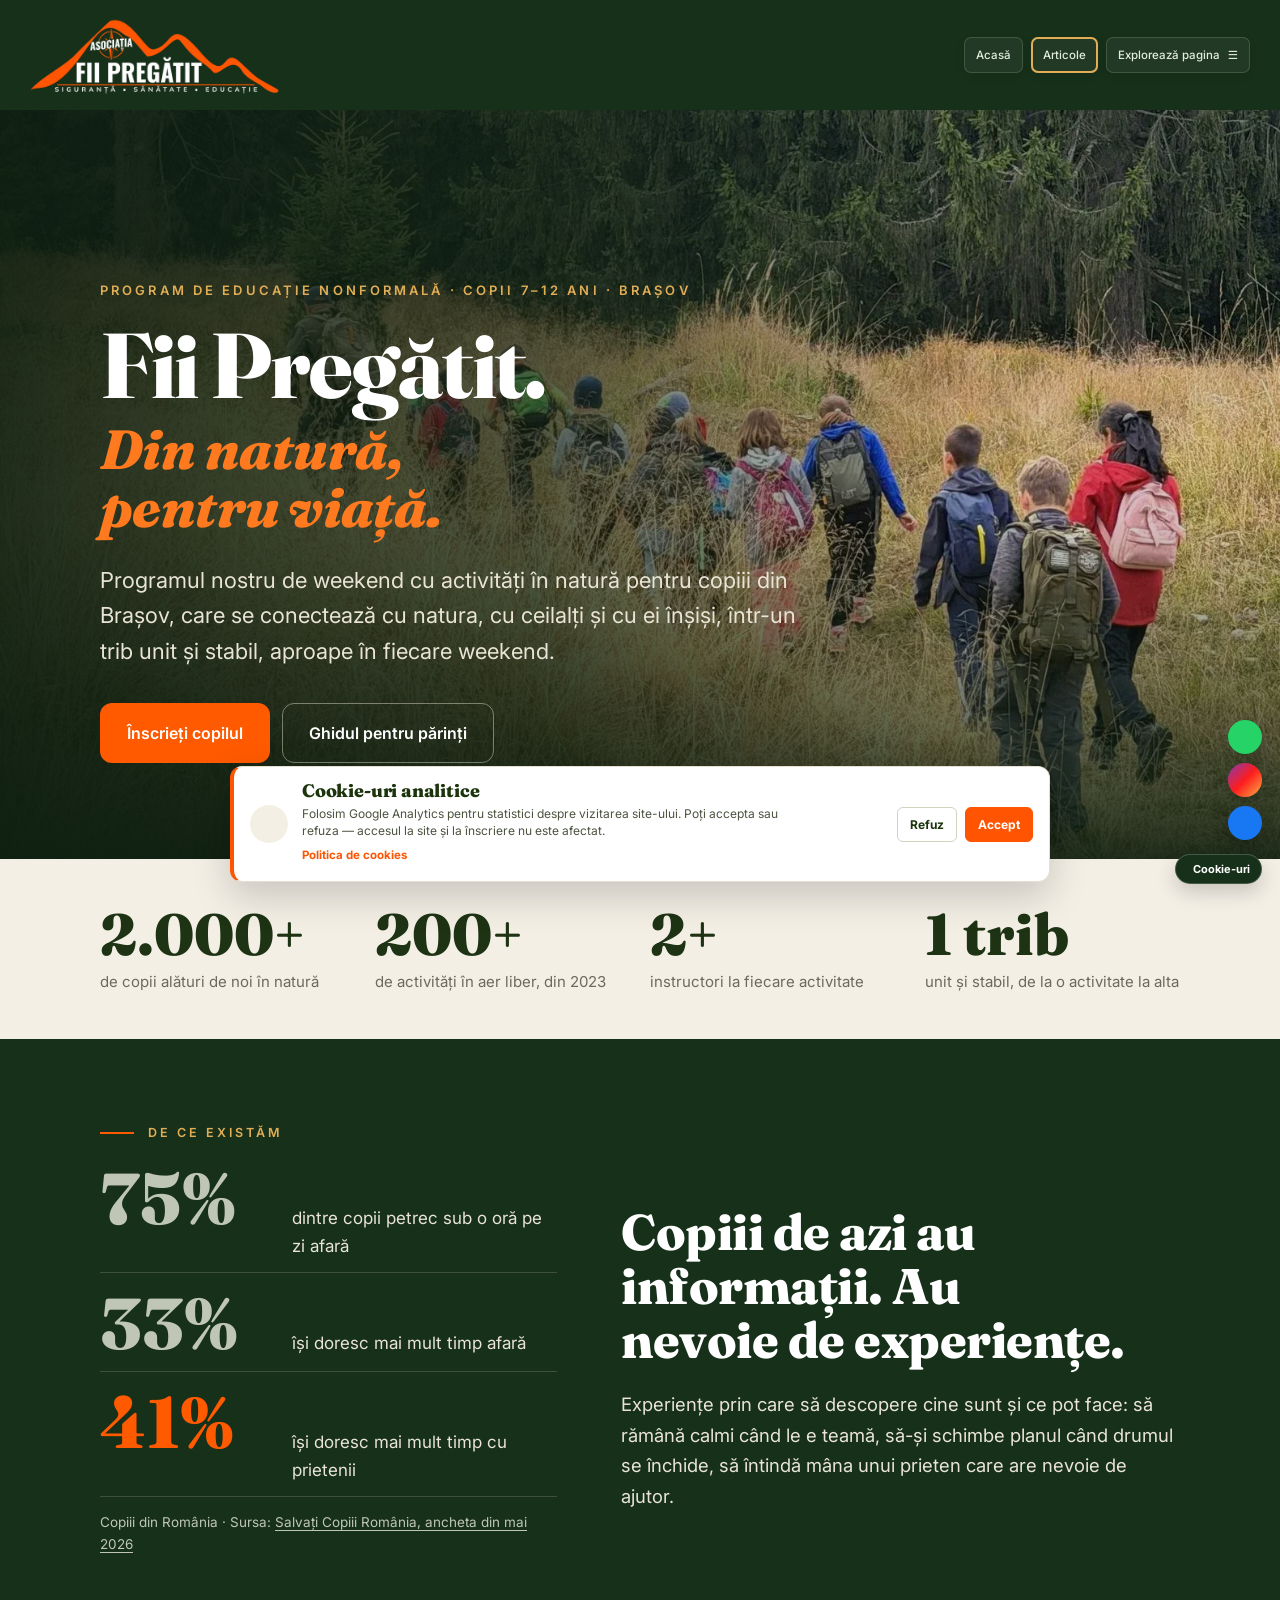
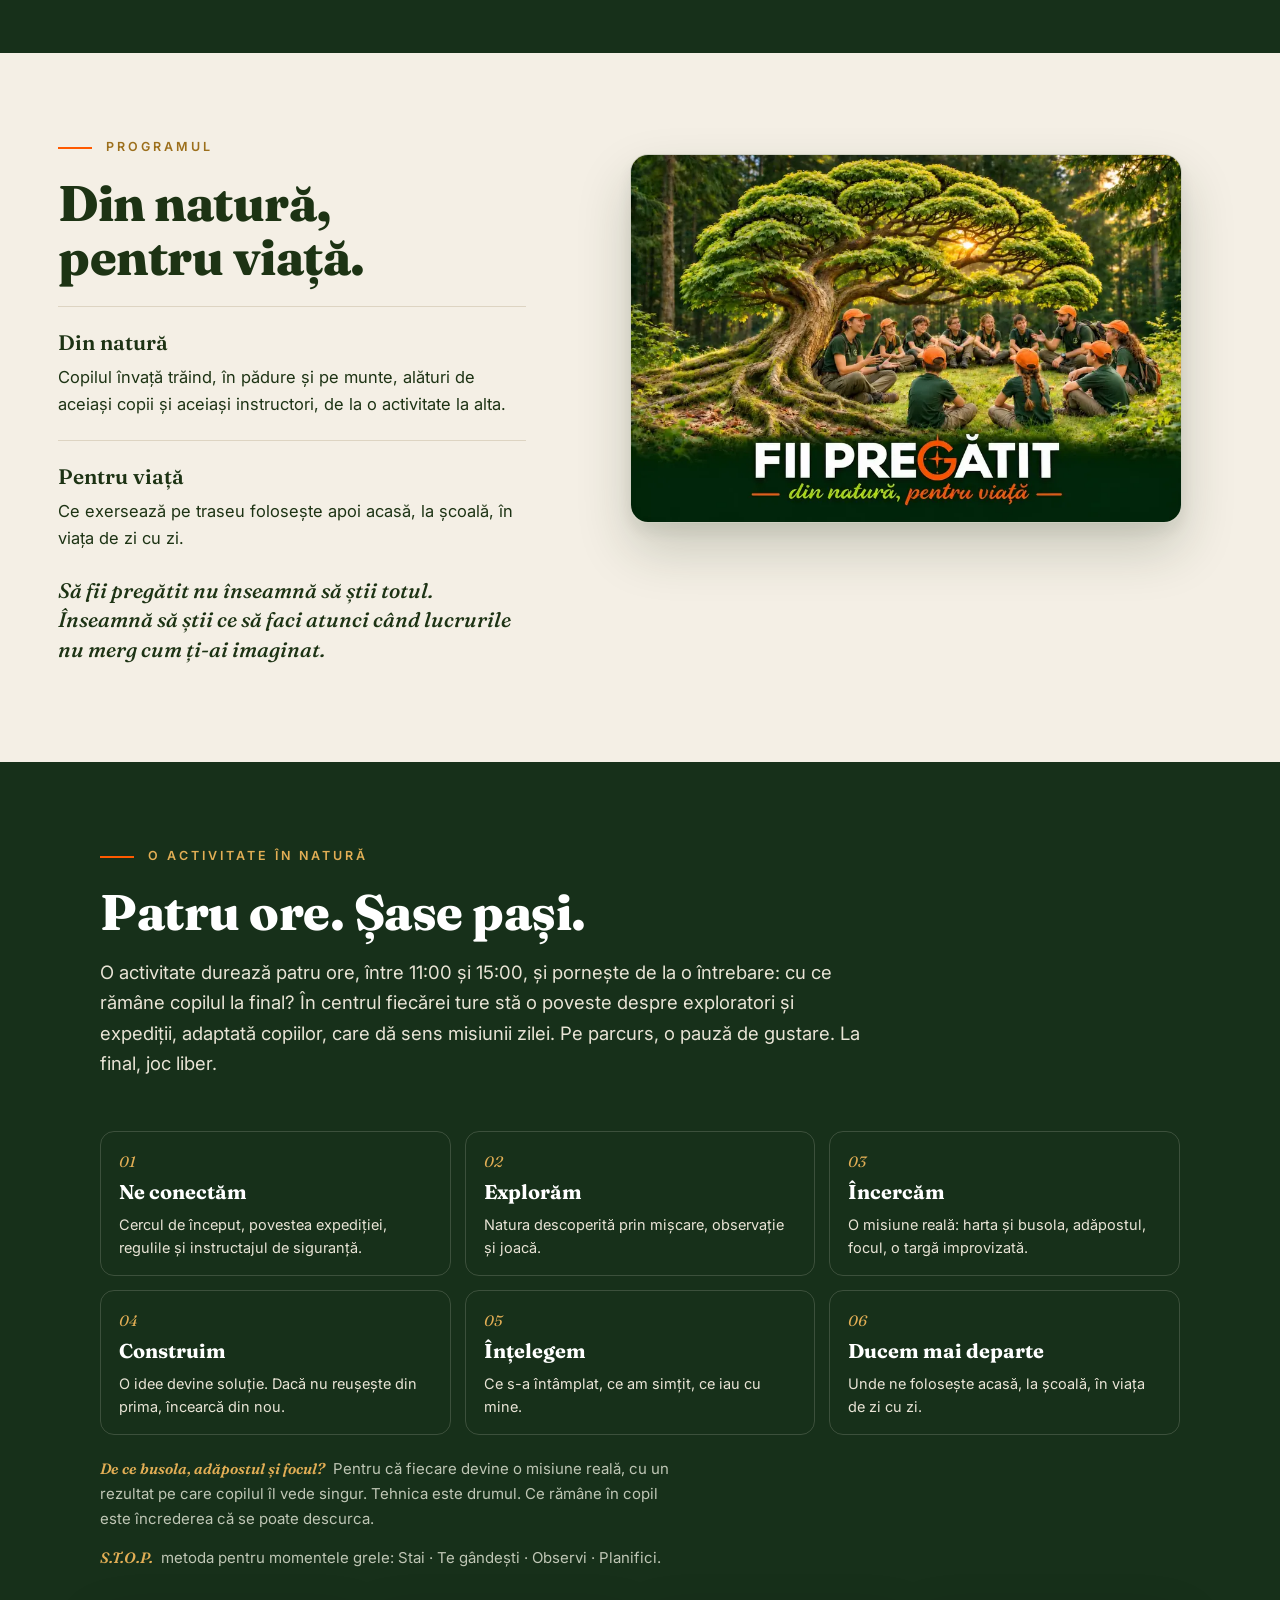
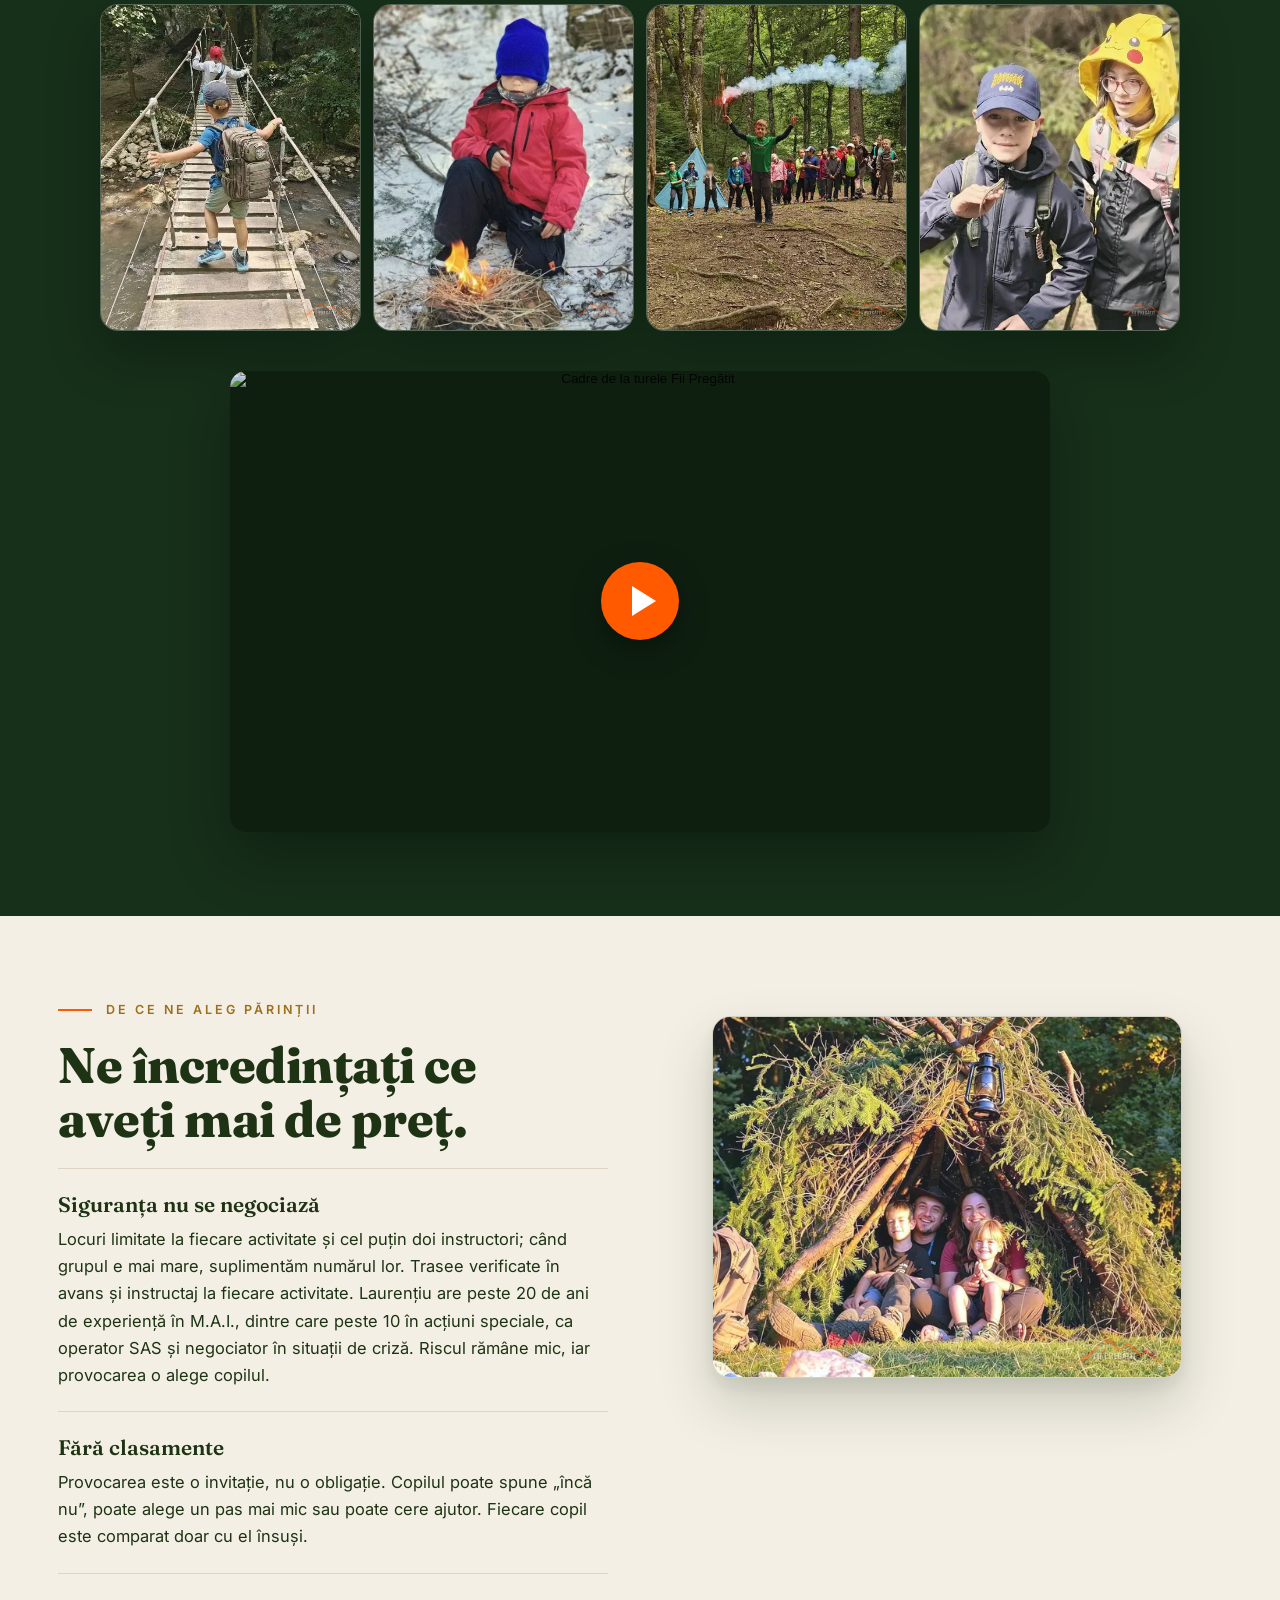
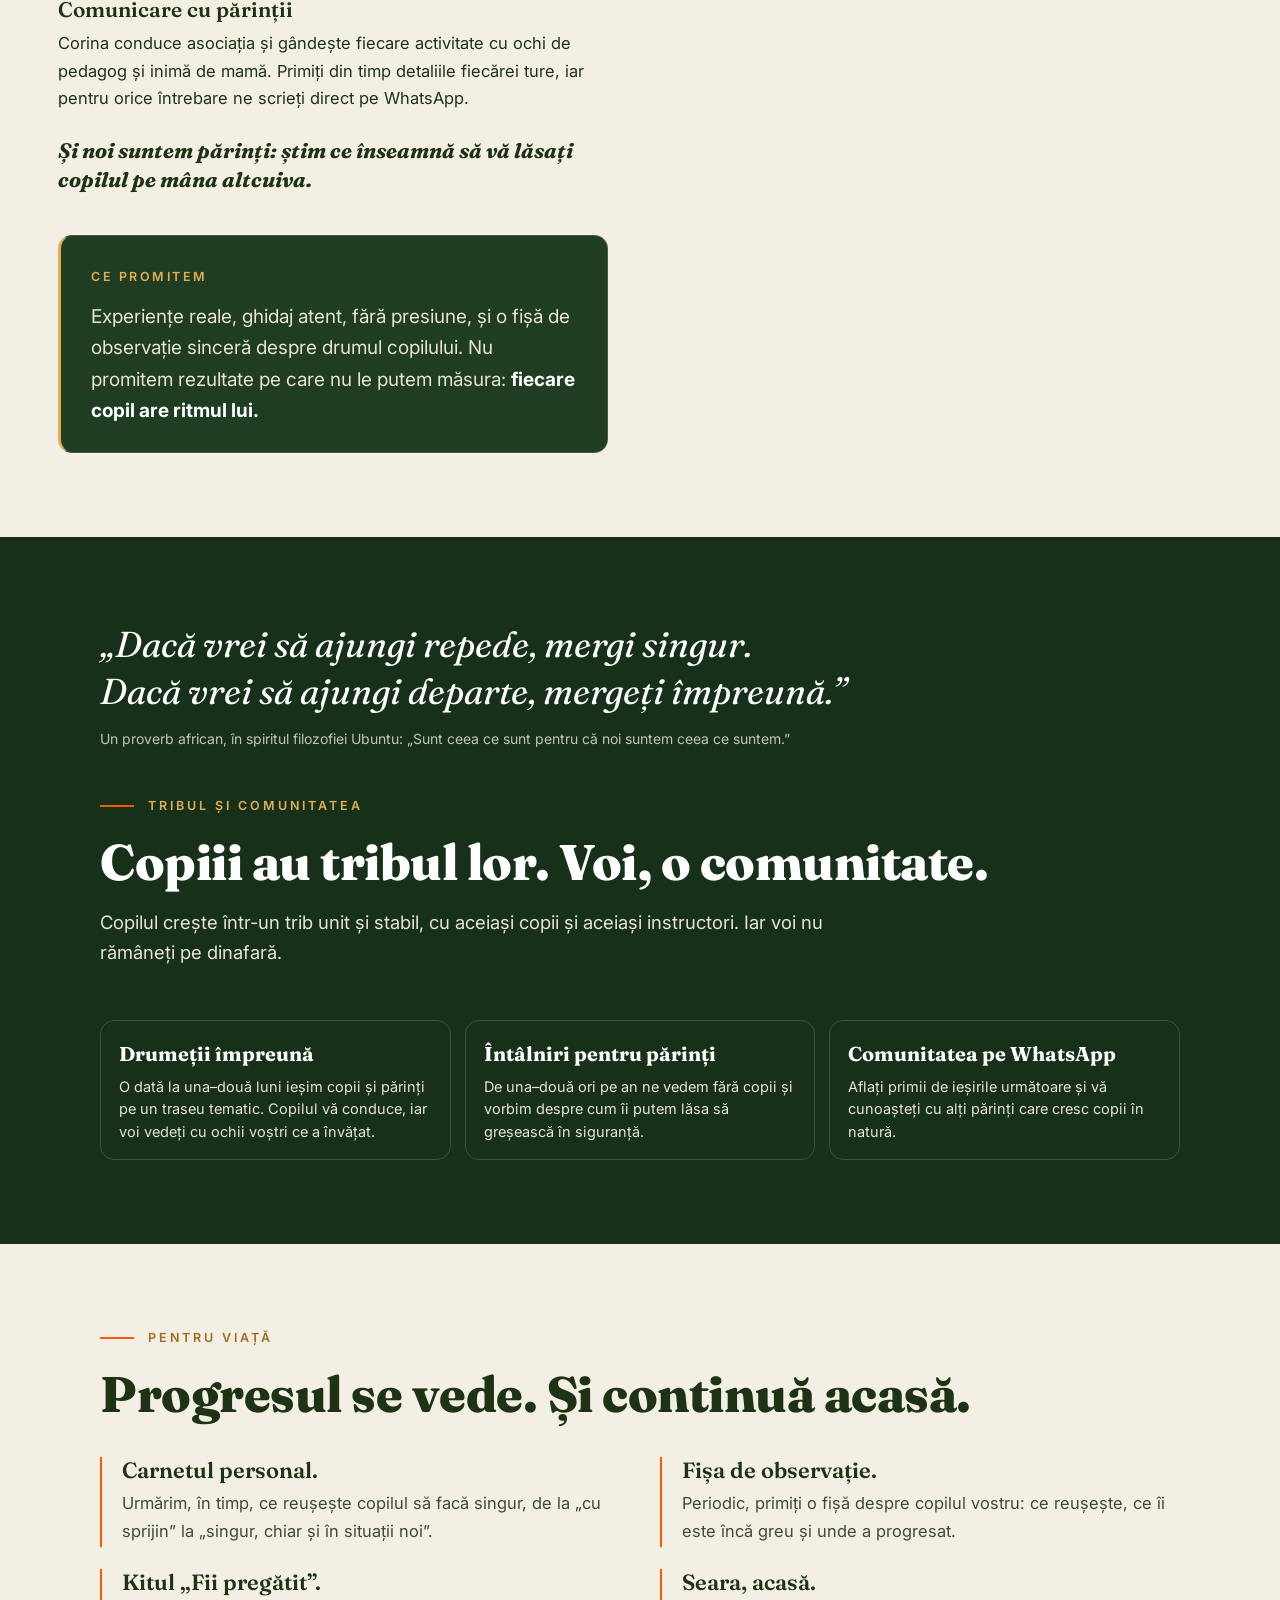
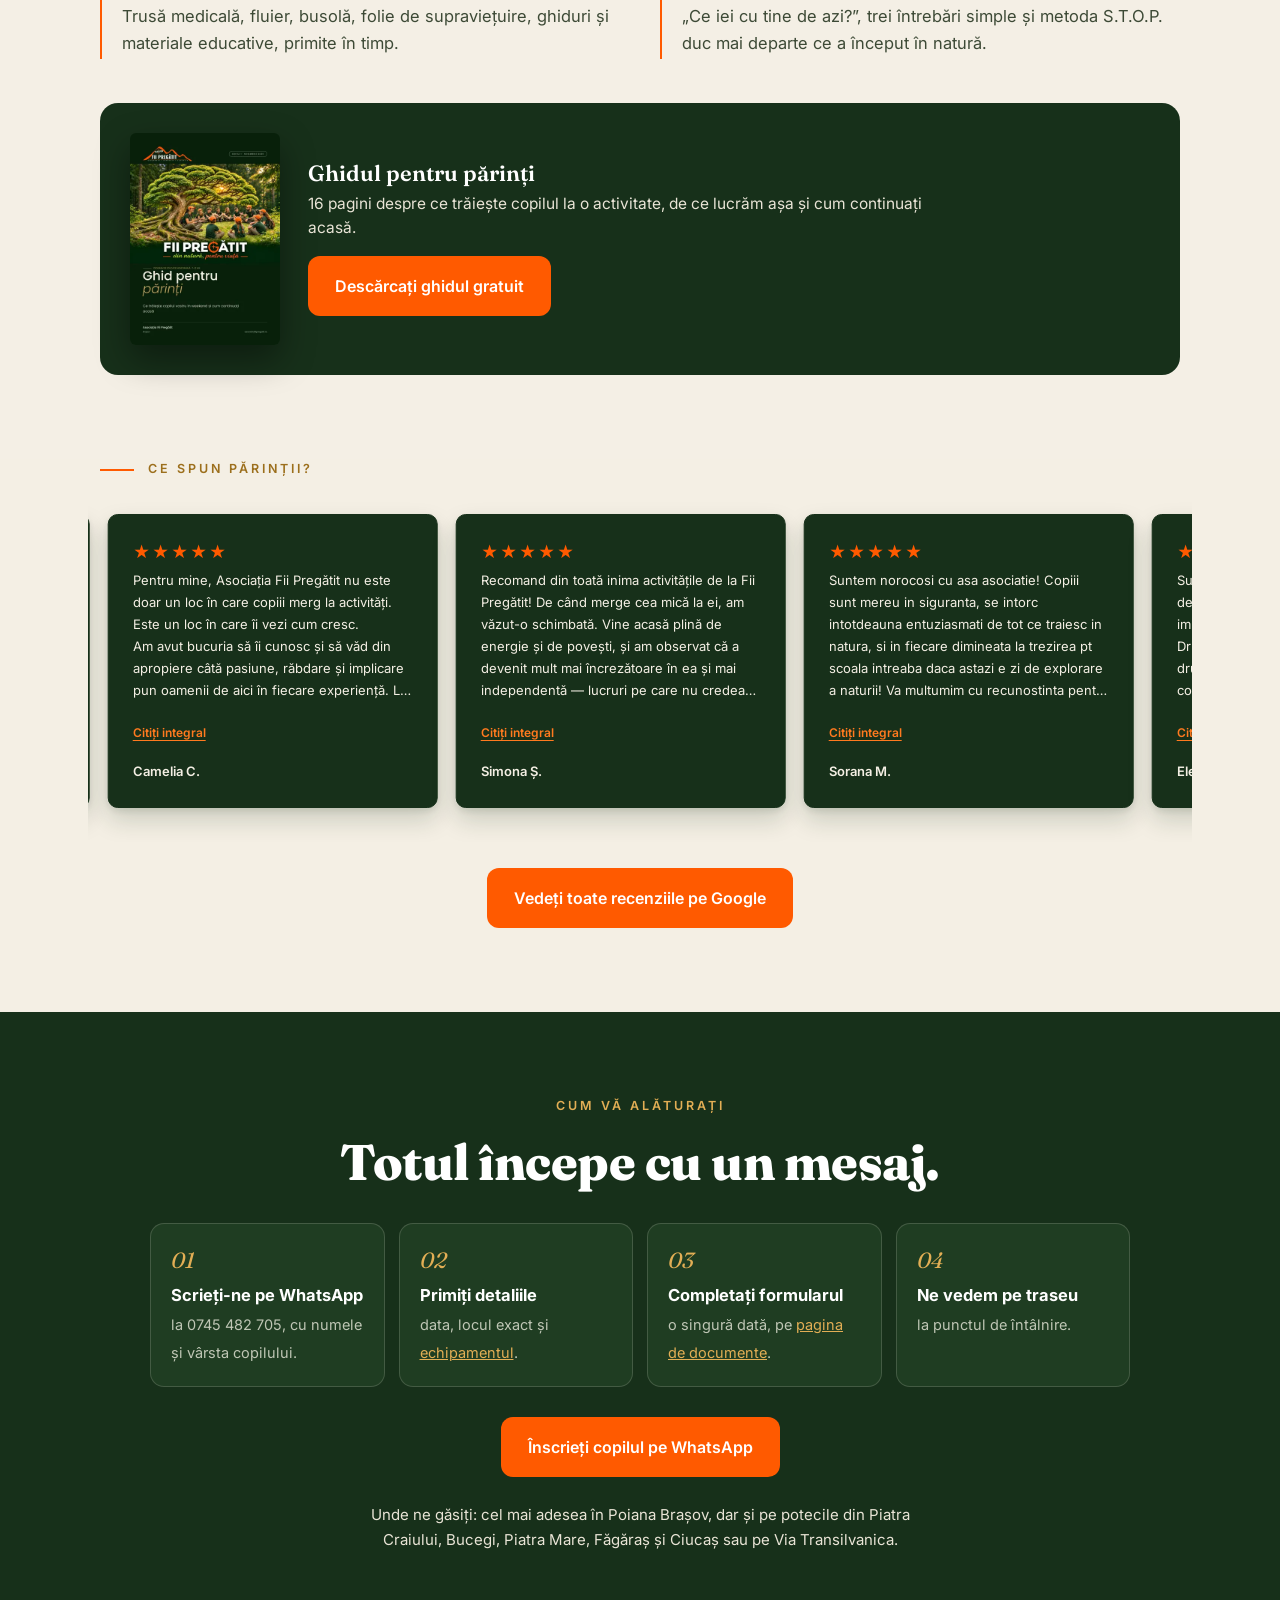
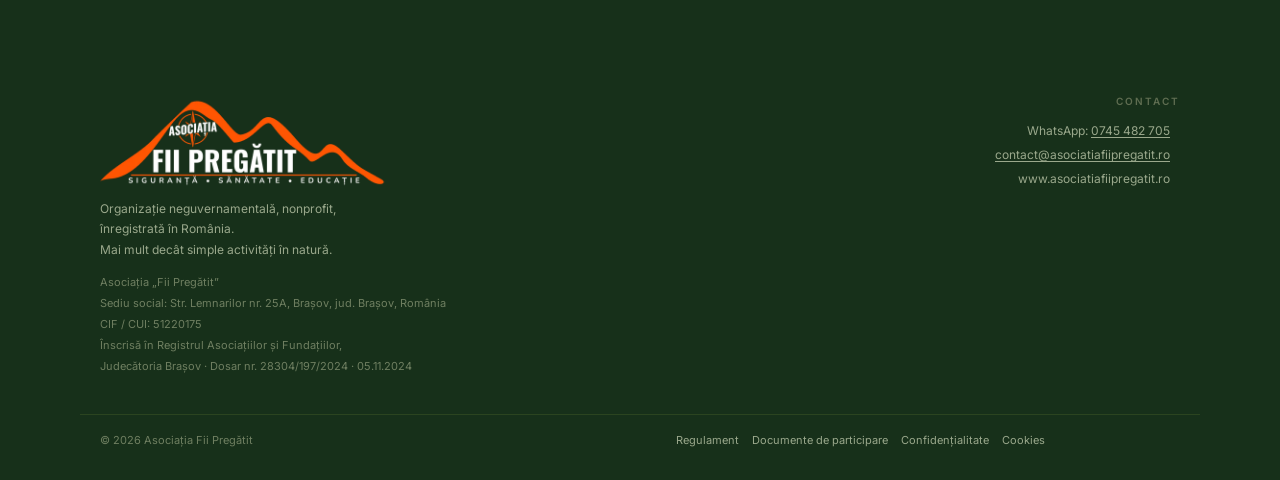
==== activitati-copii-weekend-brasov/index.html @ ae2adbc3 "Undă portocalie pe butoanele portocalii „mai multe detalii” (cardul de weekend de pe Acasă) și „Desp" ====
<!DOCTYPE html>
<html lang="ro">
<head><script>if(!matchMedia('(prefers-reduced-motion: reduce)').matches&&'IntersectionObserver' in window){document.documentElement.classList.add('fp-motion-ready');window.fpMotionFallback=setTimeout(function(){document.documentElement.classList.remove('fp-motion-ready')},5000)}</script>
<meta charset="UTF-8"/>
<meta content="width=device-width, initial-scale=1.0" name="viewport"/>
<title>Activități în natură pentru copii, în weekend, Brașov | Fii Pregătit</title>
<meta content="Activități în natură pentru copii de 7–12 ani, în weekend, în jurul Brașovului: educație nonformală, trib unit și stabil, cel puțin doi instructori. Din natură, pentru viață." name="description"/>
<link href="https://asociatiafiipregatit.ro/activitati-copii-weekend-brasov/" rel="canonical"/>
<meta content="index, follow, max-image-preview:large" name="robots"/>
<meta content="RO-BV" name="geo.region"/><meta content="Brașov" name="geo.placename"/>
<meta content="Fii Pregătit · din natură, pentru viață" property="og:title"/>
<meta content="Activități în natură pentru copii de 7–12 ani, în weekend, în jurul Brașovului: educație nonformală, trib unit și stabil, cel puțin doi instructori. Din natură, pentru viață." property="og:description"/>
<meta content="website" property="og:type"/>
<meta content="Asociația Fii Pregătit" property="og:site_name"/>
<meta content="https://asociatiafiipregatit.ro/activitati-copii-weekend-brasov/" property="og:url"/>
<meta content="https://asociatiafiipregatit.ro/assets/imagini-share/og-activitati-copii-weekend-brasov.jpg" property="og:image"/>
<meta content="image/jpeg" property="og:image:type"/>
<meta content="1200" property="og:image:width"/>
<meta content="630" property="og:image:height"/>
<meta content="Fii Pregătit · din natură, pentru viață: copii în cerc cu instructorii, sub un copac mare din pădure" property="og:image:alt"/>
<meta content="ro_RO" property="og:locale"/>
<meta content="summary_large_image" name="twitter:card"/>
<meta content="Fii Pregătit · din natură, pentru viață" name="twitter:title"/>
<meta content="Activități în natură pentru copii de 7–12 ani, în weekend, în jurul Brașovului." name="twitter:description"/>
<meta content="https://asociatiafiipregatit.ro/assets/imagini-share/og-activitati-copii-weekend-brasov.jpg" name="twitter:image"/>
<meta content="#17301A" name="theme-color"/>
<link href="/assets/imagini-site/favicon-48.png" rel="icon" sizes="48x48" type="image/png"/>
<link href="/assets/imagini-site/apple-touch-icon-180.png" rel="apple-touch-icon"/>
<link as="image" fetchpriority="high" href="/assets/imagini-weekend/copii-traseu-weekend-brasov-1581.webp" imagesizes="(max-width: 760px) 100vw, 100vw" imagesrcset="/assets/imagini-weekend/copii-traseu-weekend-brasov-800.webp 800w, /assets/imagini-weekend/copii-traseu-weekend-brasov-1200.webp 1200w, /assets/imagini-weekend/copii-traseu-weekend-brasov-1581.webp 1581w" rel="preload" type="image/webp"/>
<link href="https://fonts.googleapis.com" rel="preconnect"/>
<link crossorigin="" href="https://fonts.gstatic.com" rel="preconnect"/>
<link href="https://fonts.googleapis.com/css2?family=Fraunces:ital,opsz,wght@0,9..144,500;0,9..144,600;0,9..144,800;1,9..144,500;1,9..144,800&amp;family=Inter:wght@400;500;600;700&amp;display=swap" rel="stylesheet"/>
<link href="https://cdn.jsdelivr.net/npm/@tabler/icons-webfont@3/dist/tabler-icons.min.css" rel="stylesheet"/>
<script defer="" src="/cookies.js?v=2-17301a"></script>
<script defer="" src="/analytics.js"></script>
<script defer="" src="/protection.js"></script>
<script type="application/ld+json">
{"@context":"https://schema.org","@graph":[
{"@type":"Service","@id":"https://asociatiafiipregatit.ro/activitati-copii-weekend-brasov/#program","name":"Fii Pregătit · din natură, pentru viață","serviceType":"Program de weekend de educație nonformală în natură pentru copii","audience":{"@type":"PeopleAudience","suggestedMinAge":7,"suggestedMaxAge":12},"areaServed":[{"@type":"City","name":"Brașov"},{"@type":"Place","name":"Poiana Brașov"},{"@type":"Place","name":"Piatra Craiului"},{"@type":"Place","name":"Munții Bucegi"},{"@type":"Place","name":"Piatra Mare"},{"@type":"Place","name":"Munții Făgăraș"},{"@type":"Place","name":"Munții Ciucaș"},{"@type":"Place","name":"Via Transilvanica"}],"description":"Program de weekend cu activități de educație nonformală în natură pentru copii de 7–12 ani, în jurul Brașovului.","slogan":"Din natură, pentru viață","url":"https://asociatiafiipregatit.ro/activitati-copii-weekend-brasov/","image":"https://asociatiafiipregatit.ro/assets/imagini-share/og-activitati-copii-weekend-brasov.jpg","provider":{"@id":"https://asociatiafiipregatit.ro/#organization"}},
{"@type":"NGO","@id":"https://asociatiafiipregatit.ro/#organization","name":"Asociația Fii Pregătit","url":"https://asociatiafiipregatit.ro/","logo":"https://asociatiafiipregatit.ro/assets/imagini-site/LOGO-OFFICIAL.png","telephone":"+40745482705","email":"contact@asociatiafiipregatit.ro","address":{"@type":"PostalAddress","streetAddress":"Str. Lemnarilor nr. 25A","addressLocality":"Brașov","addressRegion":"Brașov","addressCountry":"RO"}},
{"@type":"BreadcrumbList","itemListElement":[{"@type":"ListItem","position":1,"name":"Acasă","item":"https://asociatiafiipregatit.ro/"},{"@type":"ListItem","position":2,"name":"Program de weekend","item":"https://asociatiafiipregatit.ro/activitati-copii-weekend-brasov/"}]}
]}
</script>
<style>[hidden]{display:none!important}

/* parcurs */
.steps4{display:grid;gap:14px;margin-top:30px}
@media (min-width:700px){.steps4{grid-template-columns:1fr 1fr}}
@media (min-width:1020px){.steps4{grid-template-columns:repeat(4,1fr)}}
.steps4>div{background:var(--forest2);border:1px solid var(--linef);border-radius:14px;padding:22px 22px 24px}
.steps4>div.last{border-color:var(--gold)}
.steps4 small{font-size:12px;font-weight:600;letter-spacing:.18em;text-transform:uppercase;color:var(--gold)}
.steps4 h3{font-size:21px;color:#FFFFFF;margin:10px 0 8px}
.steps4 p{font-size:15.5px;line-height:1.5;color:var(--onf2);margin:0}
.sym{display:flex;flex-wrap:wrap;gap:10px 22px;margin-top:26px;font-size:15px;color:var(--onf2)}
.sym b{font-family:var(--display);font-style:italic;font-weight:600;color:var(--gold);margin-right:4px}

/* impact layout */
.hero2{position:relative;min-height:min(92vh,820px);display:flex;align-items:flex-end;overflow:hidden;background:var(--forest)}
.hero2>img{position:absolute;inset:0;width:100%;height:100%;object-fit:cover;object-position:50% 40%}
.hero2:after{content:"";position:absolute;inset:0;background:linear-gradient(180deg,rgba(14,31,16,.15) 0%,rgba(14,31,16,.55) 45%,rgba(14,31,16,.94) 100%)}
.hero2 .wrap{position:relative;z-index:1;padding-block:120px 72px;width:100%}
.hero2 .kick{font-size:13px;font-weight:600;letter-spacing:.24em;text-transform:uppercase;color:var(--gold)}
.hero2 h1{font-size:clamp(44px,7.4vw,92px);font-weight:800;color:#fff;line-height:1.0;letter-spacing:-.02em;margin-top:18px;max-width:15ch}
.hero2 h1 em{font-style:italic;color:var(--orange)}
.hero2 p{font-size:clamp(18px,2vw,22px);line-height:1.6;color:var(--onf);max-width:52ch;margin-top:26px}
.hero2 .btns{margin-top:34px;display:flex;flex-wrap:wrap;gap:12px;align-items:center}
.hero2 .lnk{color:#fff;font-weight:600;text-decoration:none;margin-left:8px}
.impact{background:var(--cream);color:var(--ink);padding-block:46px}
.impact .row{display:grid;grid-template-columns:1fr 1fr;gap:28px 20px}
@media (min-width:900px){.impact .row{grid-template-columns:repeat(4,1fr)}}
.impact b{display:block;font-family:var(--display);font-size:clamp(40px,5vw,58px);font-weight:800;line-height:1;color:var(--ink)}
.impact span{display:block;margin-top:8px;font-size:15px;line-height:1.45;color:var(--mute)}
.problem .grid{display:grid;gap:34px;margin-top:10px;align-items:center}
@media (min-width:900px){.problem .grid{grid-template-columns:.9fr 1.1fr;gap:64px}}
.problem .big{font-family:var(--display);font-size:clamp(96px,14vw,168px);font-weight:800;line-height:.9;color:var(--orange)}
.problem .src{font-size:13.5px;color:var(--onf2);margin-top:14px}
.partners{background:var(--paper);color:var(--ink);padding-block:54px;text-align:center}
.partners .names{display:flex;flex-wrap:wrap;justify-content:center;gap:12px 34px;margin-top:20px;font-family:var(--display);font-size:clamp(20px,2.2vw,26px);font-weight:600;color:var(--ink)}
.partners p{color:var(--mute);font-size:15px;margin-top:16px}

.path1{margin-top:40px;background:var(--forest2);border:1px solid var(--linef);border-left:3px solid var(--gold);border-radius:14px;padding:26px 30px;max-width:900px}
.path1 small{font-size:12.5px;font-weight:600;letter-spacing:.2em;text-transform:uppercase;color:var(--gold)}
.path1 p{margin:12px 0 0;font-size:clamp(17px,1.8vw,19px);line-height:1.65;color:var(--onf)}
.path1 b{color:#fff}

.day{display:grid;gap:14px}
.day>div{display:flex;align-items:baseline;gap:16px;border-bottom:1px solid var(--linef);padding-bottom:12px}
.day b{font-family:var(--display);font-size:clamp(48px,6vw,72px);font-weight:800;line-height:1;color:var(--onf2);min-width:3.6ch}
.day .one b{color:var(--orange)}
.day span{font-size:17px;color:var(--onf)}
.skills{margin-top:26px;max-width:1000px}
.skills small{font-size:12.5px;font-weight:600;letter-spacing:.2em;text-transform:uppercase;color:var(--gold)}
.cx{display:grid;grid-template-columns:repeat(3,1fr);gap:14px;margin-top:12px}
.cx>div{border:1px solid var(--linef);border-radius:14px;padding:16px 18px}
.cx h4{font-family:var(--display);font-size:20px;font-weight:700;color:var(--onf2);margin:0 0 6px}
.cx p{font-size:14.5px;line-height:1.55;color:var(--onf);margin:0}
@media(max-width:760px){.cx{grid-template-columns:1fr}}
.cfhead{display:grid;grid-template-columns:1fr 1fr;gap:48px;align-items:end}
.cfhead .lead{margin:0}
.trail{margin-top:48px}
.trail small,.skills small{font-size:12.5px;font-weight:600;letter-spacing:.2em;text-transform:uppercase;color:var(--gold)}
.trail ol{list-style:none;padding:0;margin:26px 0 0;display:grid;grid-template-columns:repeat(4,1fr);position:relative}
.trail ol:before{content:"";position:absolute;left:22px;right:12%;top:21px;border-top:2px dashed var(--gold);opacity:.55}
.trail li{position:relative;padding-right:18px;display:flex;flex-direction:column;gap:4px}
.trail i{font-style:normal;width:44px;height:44px;border-radius:50%;display:grid;place-items:center;background:var(--forest,#1b3a24);border:2px solid var(--gold);color:var(--gold);font-weight:700;font-family:var(--display);font-size:19px;margin-bottom:12px;position:relative}
.trail li.last i{background:var(--orange);border-color:var(--orange);color:#fff}
.trail b{font-family:var(--display);font-size:20px;line-height:1.2;color:var(--onf2)}
.trail span{font-size:15px;color:var(--onf)}
.trail em{font-style:normal;font-size:12px;letter-spacing:.14em;text-transform:uppercase;color:var(--gold);margin-top:4px}
.trail li.last em{color:var(--orange)}
.trail>p{margin:26px 0 0;max-width:720px;color:var(--onf);font-size:16px;line-height:1.6}
.skills{margin-top:52px}
@media(max-width:760px){.cfhead{grid-template-columns:1fr;gap:16px}.trail ol{grid-template-columns:1fr;gap:22px}.trail ol:before{left:21px;right:auto;top:22px;bottom:22px;border-top:0;border-left:2px dashed var(--gold)}.trail li{padding-left:62px}.trail i{position:absolute;left:0;top:0;margin:0}}
.method{margin:30px 0 8px;padding:24px 26px;border:1px solid var(--linec);border-radius:16px;background:var(--paper)}
.method>p{margin:0;font-size:17px;line-height:1.6;color:var(--ink)}
.method ol{list-style:none;padding:0;margin:18px 0 14px;display:flex;flex-wrap:wrap;gap:8px 0;counter-reset:m}
.method li{counter-increment:m;font-family:var(--display);font-weight:700;font-size:16px;color:var(--ink);display:flex;align-items:center}
.method li:before{content:counter(m);display:inline-grid;place-items:center;width:26px;height:26px;border-radius:50%;background:var(--forest);color:var(--gold);font-size:13px;margin-right:8px}
.method li:not(:last-child):after{content:"→";color:var(--orange);margin:0 7px;font-weight:400}
.method a{font-size:15px;font-weight:600;color:var(--orange);text-decoration:none}
.whyline{margin-top:34px;padding-top:24px;border-top:1px solid var(--linec);max-width:860px}
.whyline p{margin:0 0 8px;font-size:16.5px;line-height:1.65;color:var(--ink)}
.whyline b{color:var(--orange2)}
.pgbtns{display:flex;flex-wrap:wrap;gap:10px}
.btn.ghost{background:transparent;border:1.5px solid var(--ink);color:var(--ink)}
.more{text-align:center;margin:30px auto 0;font-size:16.5px;color:var(--onf)}
.more b{color:var(--onf2)}
.more a{color:var(--orange);font-weight:600;text-decoration:none;white-space:nowrap}
.problem .lead+.lead{margin-top:14px}
.problem .future{color:var(--gold);font-family:var(--display);font-style:italic;font-size:clamp(19px,1.8vw,22px);line-height:1.45}
</style><style>
.skills{max-width:none!important}
.strip4{display:grid;grid-template-columns:repeat(4,1fr);gap:12px;margin-top:34px}
.strip4 img{width:100%;aspect-ratio:4/5;object-fit:cover;border-radius:14px}
@media(max-width:760px){.strip4{grid-template-columns:1fr 1fr}}
.cx.six{grid-template-columns:repeat(3,1fr)}
@media(max-width:760px){.cx.six{grid-template-columns:1fr}}
.cx .nr{font-family:var(--display);font-style:italic;color:var(--gold);font-size:15px}
.band.cr .cx>div{border-color:rgba(23,48,26,.14)}
.band.cr .cx h4{color:var(--ink)}.band.cr .cx p{color:var(--mute)}
.kvfig img{border-radius:16px;box-shadow:0 24px 60px rgba(0,0,0,.25);aspect-ratio:auto!important;height:auto!important;object-fit:contain!important;width:100%}
.hero2:after{background:linear-gradient(90deg,rgba(14,31,16,.92) 0%,rgba(14,31,16,.7) 42%,rgba(14,31,16,.15) 75%),linear-gradient(180deg,rgba(14,31,16,0) 55%,rgba(14,31,16,.9) 100%)!important;display:block!important}
.guidebox{display:grid;grid-template-columns:150px 1fr;gap:28px;align-items:center;margin-top:44px;background:var(--forest);border-radius:18px;padding:30px;color:var(--onf)}
.guidebox img{border-radius:6px;box-shadow:0 14px 34px rgba(0,0,0,.4)}
.guidebox h3{color:#fff;margin:0 0 6px}
.guidebox p{margin:0 0 16px;font-size:15.5px;line-height:1.55}
@media(max-width:640px){.guidebox{grid-template-columns:1fr}.guidebox img{width:130px}}
.join4{display:grid;grid-template-columns:repeat(4,1fr);gap:18px;margin:34px auto 30px;max-width:980px;text-align:left}
.join4>div{border-top:1px solid var(--linef);padding-top:14px}
.join4 i{font-family:var(--display);font-style:italic;color:var(--gold)}
.join4 b{display:block;color:#fff;margin:4px 0 2px}
.join4 span{font-size:14.5px;color:var(--onf2)}
.join4 a{color:var(--gold)}
@media(max-width:760px){.join4{grid-template-columns:1fr 1fr}}
</style><style>.proverb{font-family:var(--display);font-style:italic;color:#fff;font-size:clamp(24px,3.4vw,36px);line-height:1.3;margin:0 0 12px;max-width:860px}.proverb-note{color:var(--onf2);font-size:14px;margin:0 0 46px;max-width:760px}</style><style>.vid{position:relative;max-width:820px;margin:40px auto 0;aspect-ratio:16/9;border-radius:16px;overflow:hidden;background:#0e1f10;box-shadow:0 24px 60px rgba(0,0,0,.3)}.vid iframe,.vid-play{position:absolute;inset:0;width:100%;height:100%;border:0}.vid-play{padding:0;cursor:pointer;background:none}.vid-play img{width:100%;height:100%;object-fit:cover;display:block;opacity:.85}.vid-btn{position:absolute;left:50%;top:50%;width:78px;height:78px;margin:-39px 0 0 -39px;border-radius:50%;background:var(--orange);box-shadow:0 10px 30px rgba(0,0,0,.35)}.vid-btn:after{content:"";position:absolute;left:31px;top:24px;border-style:solid;border-width:15px 0 15px 24px;border-color:transparent transparent transparent #fff}.vid-cap{text-align:center!important;color:var(--onf2);font-size:14px;max-width:820px;margin:12px auto 0!important}</style><style>/* Butonul „Articole” e vizibil în meniul de sus pe toate ecranele; pe telefon „Explorează pagina” rămâne doar ☰ */
.page-menu-links a.menu-articole{display:none}
@media(max-width:640px){.page-nav .page-menu-toggle{font-size:0!important;gap:0;padding-inline:13px}.page-nav .page-menu-toggle span{font-size:18px;line-height:1}}
</style>
<style>:where(img[width][height]){width:auto;height:auto}</style>
<link href="/butoane-evidentiate.css?v=3" rel="stylesheet"/>
</head><body>

<style>
/* Layout: aceleași benzi ca site-ul actual — verde de pădure și crem, alternate; titluri cu serife grele, accent portocaliu ca muntele din logo */
:root{
  --forest:#17301A; --forest2:#1F3D22; --forest3:#2A4D2C;
  --cream:#F4EFE5; --paper:#FBF8F2; --ink:#1D3314; --mute:#6B6A5D;
  --orange:#FF5A00; --orange2:#E24E00; --gold:#E2AE55; --gold2:#9C6F1C;
  --onf:#E9E4D6; --onf2:#BFC6B5; --linef:rgba(233,228,214,.18); --linec:#DDD4C2;
  --display:"Fraunces",Georgia,"Times New Roman",serif;
  --body:"Inter",system-ui,-apple-system,"Segoe UI",Roboto,sans-serif;
  color-scheme:light;
}
*{box-sizing:border-box}
body{margin:0;background:var(--forest);color:var(--onf);font-family:var(--body);font-size:16.5px;line-height:1.65}
img{max-width:100%;display:block}
a{color:inherit}
.pv{background:var(--gold);color:var(--forest);font-size:13px;text-align:center;padding-block:7px;padding-left:max(16px,env(safe-area-inset-left,0px));padding-right:max(16px,env(safe-area-inset-right,0px))}
.wrap{max-width:1120px;margin:0 auto;padding-left:max(20px,env(safe-area-inset-left,0px));padding-right:max(20px,env(safe-area-inset-right,0px))}
.band{padding-block:84px}
.cr{background:var(--cream);color:var(--ink)}
.fo{background:var(--forest);color:var(--onf)}
.eb{display:flex;align-items:center;gap:14px;font-size:12.5px;font-weight:600;letter-spacing:.24em;text-transform:uppercase;color:var(--gold);margin:0 0 18px}
.cr .eb{color:var(--gold2)}
.eb:not(.c):before{content:"";width:34px;height:2px;background:var(--orange)}
.eb.c{justify-content:center}
h1,h2,h3{font-family:var(--display);margin:0;text-wrap:balance;line-height:1.08}
h2{font-size:clamp(32px,4.4vw,50px);font-weight:800;letter-spacing:-.01em}
.fo h2{color:#FFFFFF}.cr h2{color:var(--ink)}
h3{font-size:22px;font-weight:600}
p{margin:0 0 14px;max-width:64ch}
.lead{font-size:18.5px}
.center{text-align:center}.center p{margin-left:auto;margin-right:auto}
.btns{display:flex;flex-wrap:wrap;gap:12px;margin-top:30px}
.btn{display:inline-flex;align-items:center;justify-content:center;gap:8px;padding:16px 26px;border-radius:12px;font-weight:600;font-size:16px;text-decoration:none;border:1.5px solid transparent;cursor:pointer;font-family:var(--body)}
.btn.p{background:var(--orange);color:#FFFFFF}
.btn.p:hover{background:var(--orange2)}
.btn.o{border-color:rgba(233,228,214,.45);color:#FFFFFF;background:transparent}
.cr .btn.o{border-color:var(--ink);color:var(--ink)}
.btn:focus-visible,a:focus-visible,button:focus-visible{outline:2px solid var(--gold);outline-offset:3px}
.tlink{color:var(--ink);font-weight:600;text-decoration:none;border-bottom:2px solid var(--orange);padding-bottom:1px}

/* nav */
nav{background:var(--forest)}
nav .wrap{padding-block:22px 14px}
nav .logo{width:220px}
nav .pills{display:flex;gap:10px;overflow-x:auto;scrollbar-width:none;margin-top:16px;padding-bottom:4px}
nav .pills::-webkit-scrollbar{display:none}
nav .pills a{flex:none;text-decoration:none;font-size:15px;color:var(--onf);border:1px solid rgba(233,228,214,.22);background:var(--forest2);border-radius:12px;padding:11px 18px}
nav .pills a:hover{border-color:var(--orange)}
@media (min-width:900px){nav .wrap{display:flex;align-items:center;justify-content:space-between;gap:24px}nav .pills{margin-top:0}}

/* hero */
.hero{position:relative;overflow:hidden;background:var(--forest)}
.hero .wrap{position:relative;z-index:1;padding-block:28px 0}
.hbox{border:1px solid rgba(233,228,214,.28);padding:clamp(28px,5vw,64px) clamp(20px,5vw,64px) clamp(36px,5vw,64px);position:relative}
.hgrid{display:grid;gap:44px;align-items:center}
.hgrid>*{min-width:0}
.tag{display:flex;gap:18px;align-items:flex-start;font-size:13px;font-weight:600;letter-spacing:.26em;text-transform:uppercase;color:var(--gold);line-height:2}
.tag:before{content:"";flex:none;width:52px;height:3px;background:var(--orange);margin-top:13px}
.hero h1{font-size:clamp(44px,7vw,82px);font-weight:800;color:#FFFFFF;letter-spacing:-.015em;margin-top:26px;line-height:1.02}
.hero h1 em{font-style:italic;color:var(--orange)}
.hero p.sub{font-size:clamp(18px,2vw,21px);color:var(--onf);margin-top:28px;max-width:44ch;line-height:1.7}
.stats{display:grid;grid-template-columns:repeat(3,1fr);gap:18px;margin-top:40px;border-top:1px solid var(--linef);padding-top:22px}
.stats b{display:block;font-family:var(--display);font-size:clamp(30px,4vw,40px);font-weight:800;color:var(--gold);line-height:1}
.stats span{font-size:13.5px;color:var(--onf2);display:block;margin-top:6px;line-height:1.4}
.hphoto{position:relative}
.hphoto img{width:100%;aspect-ratio:4/5;object-fit:cover;object-position:50% 55%;border-radius:4px}
.hphoto figcaption{font-size:13px;color:var(--onf2);margin-top:10px;font-style:italic}
.mtn{display:block;width:100%;height:auto;margin-top:-1px}
@media (min-width:900px){.hgrid{grid-template-columns:1.2fr .8fr}}

/* proverb */
.proverb q{display:block;font-family:var(--display);font-weight:600;font-size:clamp(30px,4.6vw,52px);line-height:1.18;color:var(--ink);max-width:22ch;margin:0 auto;quotes:"„" "”"}
.proverb p{color:var(--mute);font-size:18px;margin-top:26px}

/* mai mult decât activități */
.more .intro{font-size:19px;color:var(--onf);max-width:58ch}
.more .turn{font-family:var(--display);font-style:italic;font-weight:500;font-size:clamp(22px,2.6vw,28px);color:#FFFFFF;line-height:1.35;max-width:36ch;margin:40px auto 0}
.cbd{display:grid;gap:16px;margin-top:40px;text-align:left}
.cbd>div{border:1px solid var(--linef);background:var(--forest2);border-radius:14px;padding:28px 26px}
.cbd .k{display:flex;align-items:baseline;gap:12px}
.cbd .k i{font-style:normal;font-size:13px;font-weight:600;letter-spacing:.18em;color:var(--gold)}
.cbd h3{color:var(--orange);font-size:28px;font-weight:800}
.cbd p{margin:12px 0 0;color:var(--onf)}
@media (min-width:860px){.cbd{grid-template-columns:repeat(3,1fr)}}
.ready{margin-top:52px}
.ready p{font-size:19px;color:var(--onf);max-width:52ch}
.ready .manifest{font-family:var(--display);font-style:italic;font-weight:800;font-size:clamp(28px,4vw,44px);color:var(--orange);line-height:1.15;margin:26px auto 0;max-width:22ch}

/* two-col */
.two{display:grid;gap:48px;align-items:center}
.two>*{min-width:0}
@media (min-width:900px){.two{grid-template-columns:1.05fr .95fr;gap:72px}.two.rev>figure{order:-1}}
.fig img{width:100%;border-radius:4px;object-fit:cover;aspect-ratio:4/5}
.fig figcaption{font-size:13px;font-style:italic;margin-top:10px}
.cr .fig figcaption{color:var(--mute)}.fo .fig figcaption{color:var(--onf2)}
.bio{border-top:1px solid var(--linec);padding-top:18px;margin-top:22px}
.bio b{font-family:var(--display);font-size:21px;font-weight:600;display:block;margin-bottom:4px}
.org{font-size:15px;color:var(--mute)}

/* why */
.why h3{color:#FFFFFF}
.facts2{display:grid;gap:16px;margin-top:34px}
.facts2>div{border-left:2px solid var(--gold);padding:4px 0 4px 20px}
.facts2 h3{font-size:20px;margin-bottom:8px}
.facts2 p{color:var(--onf);font-size:15.5px;margin:0}
.facts2 a{color:var(--gold)}
@media (min-width:760px){.facts2{grid-template-columns:1fr 1fr}}

/* steps */
.steps{display:grid;gap:14px;margin-top:40px}
.st{background:var(--paper);border:1px solid var(--linec);border-radius:14px;padding:24px}
.st .n{font-family:var(--display);font-size:34px;font-weight:800;color:var(--gold2);line-height:1}
.st h3{font-size:21px;margin:12px 0 6px;color:var(--ink)}
.st p{font-size:15.5px;margin:0;color:#3D4A36}
@media (min-width:640px){.steps{grid-template-columns:1fr 1fr}}
@media (min-width:980px){.steps{grid-template-columns:repeat(3,1fr)}}

/* pillars */
.pill{display:grid;gap:14px;margin-top:40px}
.pill>div{background:var(--forest2);border:1px solid var(--linef);border-radius:14px;padding:26px 24px}
.pill small{font-size:12.5px;font-weight:600;letter-spacing:.2em;text-transform:uppercase;color:var(--gold)}
.pill b{display:block;font-family:var(--display);font-style:italic;font-weight:500;font-size:21px;line-height:1.35;color:#FFFFFF;margin-top:12px}
@media (min-width:640px){.pill{grid-template-columns:1fr 1fr}}
@media (min-width:1020px){.pill{grid-template-columns:repeat(4,1fr)}}

/* programs */
.progs{display:grid;gap:22px;margin-top:40px}
@media (min-width:860px){.progs{grid-template-columns:1fr 1fr}}
.pg{background:var(--paper);border:1px solid var(--linec);border-radius:16px;overflow:hidden;display:flex;flex-direction:column}
.pg img{width:100%;aspect-ratio:16/10;object-fit:cover}
.pg .tx{padding:28px 28px 30px;display:flex;flex-direction:column;flex:1}
.pg small{font-size:12.5px;font-weight:600;letter-spacing:.2em;text-transform:uppercase;color:var(--gold2)}
.pg h3{font-size:30px;font-weight:800;margin:10px 0 12px;color:var(--ink)}
.pg p{font-size:16px;color:#3D4A36}
.pg .hint{font-size:14.5px;color:var(--mute);font-style:italic}
.pg .btn{align-self:flex-start;margin-top:auto}

/* safety */
.dash{list-style:none;padding:0;margin:26px 0 0;display:grid;gap:12px}
.dash li{position:relative;padding-left:30px}
.dash li:before{content:"";position:absolute;left:0;top:13px;width:16px;height:2px;background:var(--orange)}
.when{margin-top:22px;color:var(--onf2);font-size:15px}
.promise{display:grid;gap:12px;margin-top:30px;border-top:1px solid var(--linef);padding-top:24px}
.promise p{margin:0}
.promise b{color:var(--gold);font-weight:600}

/* reviews */
.reviews{display:grid;gap:22px;margin-top:40px}
@media (min-width:860px){.reviews{grid-template-columns:repeat(3,1fr)}}
.reviews figure{margin:0;border-top:2px solid var(--gold2);padding-top:18px}
.reviews blockquote{margin:0;font-family:var(--display);font-style:italic;font-weight:500;font-size:22px;line-height:1.35;color:var(--ink)}
.reviews figcaption{margin-top:12px;font-size:13px;letter-spacing:.16em;text-transform:uppercase;color:var(--mute)}
.stars{color:var(--gold2);letter-spacing:3px;font-size:15px;margin-bottom:8px}

/* anthem */
.anthem{display:grid;gap:22px;align-items:center}
@media (min-width:860px){.anthem{grid-template-columns:1fr auto}}
.anthem h2{font-style:italic}

/* docs */
.docs{display:grid;gap:18px;margin-top:36px}
@media (min-width:760px){.docs{grid-template-columns:1fr 1fr}}
.dc{background:var(--paper);border:1px solid var(--linec);border-radius:14px;padding:26px}
.dc h3{color:var(--ink);font-size:22px;margin-bottom:8px}
.dc p{color:#3D4A36;font-size:15.5px}

/* support */
.support{display:grid;gap:16px;margin-top:40px}
@media (min-width:900px){.support{grid-template-columns:repeat(3,1fr)}}
.sp{border:1px solid var(--linef);background:var(--forest2);border-radius:14px;padding:26px;display:flex;flex-direction:column}
.sp h3{color:#FFFFFF;margin-bottom:10px}
.sp p{color:var(--onf);font-size:15.5px}
.sp .btn{align-self:flex-start;margin-top:auto}
.iban{display:grid;gap:10px;margin:4px 0 14px}
.iban>div{display:flex;align-items:center;justify-content:space-between;gap:10px;background:rgba(0,0,0,.18);border-radius:10px;padding:10px 12px}
.iban span{display:block;font-size:12px;color:var(--onf2);letter-spacing:.1em;text-transform:uppercase}
.iban code{font-family:ui-monospace,"SF Mono",Menlo,Consolas,monospace;font-size:14px;color:#FFFFFF;overflow-wrap:anywhere;user-select:all}
.iban button{flex:none;background:transparent;border:1px solid rgba(233,228,214,.35);color:var(--onf);border-radius:8px;padding:6px 10px;font-size:12.5px;cursor:pointer;font-family:var(--body)}
.small{font-size:13.5px;color:var(--onf2)}

/* contact */
.contact .lines{display:grid;gap:8px;margin-top:22px;font-size:18px}
.contact .lines b{user-select:all}
.social{display:flex;flex-wrap:wrap;gap:10px;justify-content:center;margin-top:28px}
.social a{text-decoration:none;font-size:14.5px;border:1px solid var(--linec);border-radius:10px;padding:9px 16px;color:var(--ink);background:var(--paper)}


@media (max-width:600px){.band{padding-block:64px}.stats span{font-size:12.5px}}
@media (prefers-reduced-motion:no-preference){.btn{transition:background .15s,transform .15s}.btn:hover{transform:translateY(-1px)}}

/* final: benzi alternate, variante pe crem și pe verde */
.whys{display:grid;gap:16px;margin-top:40px}
.whys>div{border:1px solid var(--linef);background:var(--forest2);border-radius:14px;padding:26px}
.whys h3{color:#FFFFFF;font-size:23px}
.whys p{margin:12px 0 0;color:var(--onf)}
@media (min-width:760px){.whys{grid-template-columns:1fr 1fr}}
.prin{display:grid;gap:22px 40px;margin-top:36px}
.prin>div{border-left:2px solid var(--orange);padding:2px 0 2px 20px}
.prin h3{color:var(--ink);font-size:22px}
.prin p{margin:8px 0 0;color:#3D4A36}
@media (min-width:760px){.prin{grid-template-columns:1fr 1fr}}
.sub3{font-size:13px;font-family:var(--body);font-weight:600;letter-spacing:.2em;text-transform:uppercase;color:var(--gold2);margin-top:52px}
.sub3+.pill{margin-top:18px}
.parents{font-family:var(--display);font-style:italic;font-weight:500;font-size:21px;line-height:1.4;margin-top:24px;color:var(--ink)}
.cr .why h3,.why.cr h3{color:var(--ink)}
.cr .facts2>div{border-left-color:var(--gold2)}
.cr .facts2 h3{font-size:26px;font-weight:800;color:var(--orange)}
.cr .facts2 p{color:#3D4A36}
.cr .dash li{color:var(--ink)}
.cr .when{color:var(--mute)}
.cr .promise{border-top-color:var(--linec)}
.cr .promise b{color:var(--gold2)}
.fo .reviews blockquote{color:#FFFFFF}
.fo .reviews figcaption{color:var(--onf2)}
.fo .reviews figure{border-top-color:var(--gold)}
.fo .stars{color:var(--gold)}
.fo .social a{background:var(--forest2);color:var(--onf);border-color:var(--linef)}
.cr .sp .btn.o{border-color:rgba(233,228,214,.45);color:#FFFFFF}
.btn.ok{border-color:var(--ink);color:var(--ink);background:transparent}
.mtx{margin:30px auto 0;max-width:62ch;display:grid;gap:4px}
.mtx p{font-size:18.5px;color:var(--onf);margin:0 auto 14px}
.manifest2{font-family:var(--display);font-style:italic;font-weight:800;font-size:clamp(26px,3.6vw,40px);color:var(--orange);line-height:1.18;margin:22px auto 0;max-width:24ch}
.pv2{background:var(--forest2);color:var(--onf);border-top:1px solid var(--linef);border-bottom:1px solid var(--linef)}
.pv2 q{display:block;font-family:var(--display);font-weight:600;font-size:clamp(28px,4.2vw,48px);line-height:1.18;color:#FFFFFF;max-width:22ch;margin:0 auto;quotes:"„" "”"}
.pv2 p{color:var(--onf2);font-size:17px;margin-top:22px}
.more .mtx p{font-size:19px}
.lines .where{margin-top:10px;font-size:14.5px;opacity:.8;max-width:640px;margin-inline:auto;line-height:1.55}
.hero2{min-height:auto;background:radial-gradient(120% 90% at 85% 10%,#24452a 0%,var(--forest) 55%,#0E1F10 100%)}
.hero2:after{display:none}
.hero2 .wrap{padding-block:clamp(110px,14vw,170px) clamp(64px,8vw,96px)}
.hero2 .trailsvg{position:absolute;right:-40px;bottom:0;width:min(46vw,620px);opacity:.5;pointer-events:none}
@media(max-width:760px){.hero2 .trailsvg{width:90vw;opacity:.22}}
.wa-float{position:fixed;right:16px;bottom:calc(16px + env(safe-area-inset-bottom,0px));z-index:50;display:none;align-items:center;gap:8px;background:#25D366;color:#fff;font-weight:600;font-size:15px;padding:12px 18px;border-radius:999px;text-decoration:none;box-shadow:0 6px 20px rgba(0,0,0,.25)}
@media(max-width:760px){.wa-float{display:flex}}
.wa-float{transition:opacity .25s}
.whyline .age{margin-top:14px}
.whyline a{color:var(--orange2);text-decoration:underline;text-underline-offset:3px}
.reviews{grid-template-columns:repeat(auto-fit,minmax(280px,1fr))!important}
.hero2 .trust{margin-top:22px;font-size:14.5px;color:var(--onf2);max-width:none}
.hero2 .trust .tstars{color:var(--gold);letter-spacing:2px;margin-right:6px}
.anthem-mini{margin-top:14px;font-size:14px;opacity:.85}
.anthem-mini a{color:var(--gold);text-decoration:none;font-weight:600}
.f230{display:block;background:var(--orange);color:#fff;text-align:center;font-weight:600;font-size:14.5px;padding:10px 16px;text-decoration:none}
.f230[hidden]{display:none}
</style>


<style>
/* Meniul și panoul „Explorează pagina”, ca pe pagina pentru școli */
:root{--page-nav-height:110px}
    .page-nav{position:sticky;top:0;z-index:50;background:var(--green-background);display:flex;align-items:center;gap:18px;padding:13px 30px;flex-wrap:wrap}
    .page-nav-brand{display:flex;align-items:center;text-decoration:none;flex-shrink:0}
    .page-nav-brand img{height:clamp(52px,8vw,84px);width:auto}
    .page-nav-links{margin-left:auto;display:flex;gap:18px;align-items:center;flex-wrap:wrap}
    .page-nav-link{color:#cfe0c5;font-size:13px;text-decoration:none;font-weight:500;white-space:nowrap}
    .page-nav-link:hover{color:var(--orange)}
    .page-nav-cta{background:var(--orange);color:#fff;font-size:12.5px;font-weight:600;padding:8px 16px;border-radius:5px;text-decoration:none;white-space:nowrap;transition:transform .22s ease,box-shadow .22s ease,background .22s ease;box-shadow:0 8px 18px rgba(255,85,2,.18)}
    .page-nav-cta:hover{background:#e64d02;box-shadow:0 12px 24px rgba(255,85,2,.28)}
    .page-nav a:focus-visible{outline:2px solid var(--orange-2);outline-offset:5px}
    section[id],header[id],footer[id],.quote-band[id]{scroll-margin-top:calc(var(--page-nav-height) + 18px)}
    .hero-inner{padding-top:90px}
    @media(max-width:1250px){.page-nav-links{gap:12px}.page-nav-link{font-size:12px}}
    @media(max-width:1100px){.page-nav{gap:10px}.page-nav-links{width:100%;margin-left:0;flex-wrap:nowrap;overflow-x:auto;padding:4px 0 6px;scrollbar-width:thin;scrollbar-color:rgba(207,224,197,.35) transparent}.page-nav-links>*{flex-shrink:0}}
    @media(max-width:800px){.page-nav{padding:11px 18px;gap:8px}.page-nav-links{gap:14px}}
.page-nav-actions{display:flex;gap:8px;align-items:center;margin-left:auto}
.page-nav .page-menu-toggle{cursor:pointer;gap:8px}
.page-menu{position:fixed;inset:0 0 0 auto;margin:0;width:min(360px,92vw);max-width:none;height:100dvh;max-height:100dvh;padding:28px 24px;border:0;border-left:1px solid rgba(169,197,149,.22);background:var(--green-background);color:var(--cream);box-shadow:-16px 0 45px rgba(0,0,0,.2);overflow-y:auto}
.page-menu::backdrop{background:rgba(0,0,0,.45);backdrop-filter:blur(3px)}
.page-menu[open]{animation:pageMenuIn .22s ease-out}
.page-menu-heading{display:flex;align-items:center;justify-content:space-between;gap:12px;margin-bottom:26px}
.page-menu-heading h2{font-size:24px;font-weight:600}
.page-menu-close{display:flex;align-items:center;justify-content:center;flex:0 0 44px;height:44px;border:1px solid rgba(169,197,149,.25);border-radius:7px;background:rgba(255,255,255,.05);color:var(--cream);font-size:28px;cursor:pointer}
.page-menu-links{display:flex;flex-direction:column;gap:9px}
.page-menu-links a{display:block;padding:13px 16px;border:1px solid rgba(169,197,149,.22);border-radius:7px;background:rgba(255,255,255,.05);color:var(--cream);text-decoration:none;font-size:13px;transition:transform .2s ease,border-color .2s ease,background .2s ease}
.page-menu-links a:hover,.page-menu-links a:active,.page-menu-close:hover{border-color:var(--orange);background:rgba(255,255,255,.10)}
.page-menu-links a:hover{transform:translateX(-2px)}
.page-menu-links a:focus-visible,.page-menu-close:focus-visible{outline:2px solid var(--orange);outline-offset:3px}
body.page-menu-open{overflow:hidden}
@keyframes pageMenuIn{from{opacity:0;transform:translateX(24px)}to{opacity:1;transform:translateX(0)}}
@media(max-width:760px){
 .page-nav{flex-wrap:nowrap;gap:10px}
 .page-nav-brand img{height:52px;max-width:35vw;object-fit:contain}
 .page-nav-actions{gap:6px}
 .page-nav .page-nav-actions .page-nav-link{font-size:11px;padding:9px 10px;min-height:42px;white-space:nowrap}
}
@media(max-width:360px){
 .page-nav{padding-left:12px;padding-right:12px}
 .page-nav .page-nav-actions .page-nav-link{font-size:10px;padding:8px}
 .page-nav-brand img{max-width:30vw}
}
@media(prefers-reduced-motion:reduce){.page-menu[open]{animation:none}.page-menu-links a{transition:none}.page-menu-links a:hover{transform:none}}
.disp{font-family:var(--display)}
.page-menu-heading h2{color:var(--cream)}
section[id]{scroll-margin-top:calc(var(--page-nav-height,110px) + 16px)}
/* Footer, ca pe pagina pentru școli */
footer{background:var(--green-background);padding:42px 40px 30px}.footer-grid{display:grid;grid-template-columns:1fr 1fr;gap:36px;margin-bottom:24px}.footer-logo{height:clamp(64px,9vw,96px);width:auto}.footer-links{border-top:1px solid #2b4420;padding-top:16px;padding-right:155px;display:flex;justify-content:space-between;align-items:center;flex-wrap:wrap;gap:10px}.footer-contact{text-align:right}
footer a{color:inherit}
@media(max-width:800px){.footer-grid{grid-template-columns:1fr}.footer-contact{text-align:left}.footer-links{padding-right:0}footer{padding:38px 22px 85px}}
/* Animații calme la derulare, ca pe homepage */
html.fp-motion-ready [data-fp-flow]{opacity:0;translate:-24px 0}
html.fp-motion-ready [data-fp-hero]{opacity:1;translate:none;transition:none}
html.fp-motion-ready [data-fp-flow].fp-flow-visible{opacity:1;translate:0 0}
body{overflow-x:clip}
@media(max-width:760px){html.fp-motion-ready [data-fp-flow]{translate:-16px 0}html.fp-motion-ready [data-fp-hero]{translate:none}html.fp-motion-ready [data-fp-flow].fp-flow-visible{translate:0 0}}
@media(prefers-reduced-motion:reduce){html.fp-motion-ready [data-fp-flow]{opacity:1;translate:none}}
@media print{html.fp-motion-ready [data-fp-flow]{opacity:1;translate:none}}
</style>
<style>
#recenzii{--green:#17301A;--green-deep:#1D3314;--orange-2:#ff7a1f;--cream:#f4efe4}
#recenzii .reviews-heading{text-align:center;margin-bottom:28px}
#recenzii .t{color:var(--green-deep)}
.reviews-viewport{scroll-behavior:auto;overflow-x:auto;overscroll-behavior-x:contain;scrollbar-width:none;padding:16px 12px 34px;margin:0 -12px}
.reviews-viewport::-webkit-scrollbar{display:none}
@media(hover:hover) and (pointer:fine){
  #recenzii .reviews-viewport{scrollbar-width:thin;scrollbar-color:rgba(23,48,26,.25) transparent}
  #recenzii .reviews-viewport::-webkit-scrollbar{display:block;height:5px}
  #recenzii .reviews-viewport::-webkit-scrollbar-track{background:transparent}
  #recenzii .reviews-viewport::-webkit-scrollbar-thumb{background:rgba(23,48,26,.25);border-radius:10px}
  #recenzii .reviews-viewport::-webkit-scrollbar-thumb:hover{background:rgba(23,48,26,.45)}
}
.reviews-track{display:flex;gap:18px;align-items:flex-start}
.review-card{flex:0 0 330px;max-width:calc(100vw - 44px);background:var(--green);border:1px solid var(--green);border-radius:10px;padding:24px;color:#c6d1bd;box-shadow:0 12px 24px rgba(23,48,26,.18),0 3px 7px rgba(23,48,26,.10)}
.review-stars{color:var(--orange);letter-spacing:2px;margin-bottom:12px}
.review-text{font-size:13px;line-height:1.7;white-space:pre-wrap;display:-webkit-box;-webkit-box-orient:vertical;-webkit-line-clamp:6;overflow:hidden}
.review-card.is-expanded .review-text{display:block;overflow:visible}
.review-author{font-weight:600;font-size:13px;color:#fff;margin-top:18px}
#recenzii .review-text,#recenzii .review-author{color:var(--cream)}
.review-toggle,.reviews-pause{font:inherit;font-size:12px;font-weight:600;cursor:pointer;color:var(--green-deep);background:transparent;border:0;text-decoration:underline;text-underline-offset:3px;padding:8px 0}
.review-toggle:focus-visible,.reviews-pause:focus-visible{outline:2px solid var(--orange);outline-offset:4px}
.review-toggle[hidden]{display:none}
.review-toggle{color:var(--orange-2);transition:transform .22s ease,color .22s ease}
.review-toggle:hover{transform:translateY(-2px);color:#fff}
.review-card:focus-within{border-color:var(--orange);box-shadow:0 16px 32px rgba(0,0,0,.16)}
@media(prefers-reduced-motion:reduce){.review-card,.review-toggle{transition:none!important}.review-card:hover,.review-toggle:hover{transform:none!important}}
.reviews-actions{display:flex;justify-content:center;align-items:center;gap:20px;flex-wrap:wrap;margin-top:18px}
@media(max-width:600px){#recenzii .review-card{flex-basis:290px;max-width:calc(100vw - 44px);padding:20px}#recenzii .review-text{font-size:14px;overflow-wrap:anywhere}#recenzii .review-toggle,#recenzii .reviews-pause{min-height:44px;font-size:13px}#recenzii .reviews-actions{gap:8px}#recenzii .reviews-actions .btn{max-width:100%;text-align:center;white-space:normal}#recenzii{scroll-margin-top:150px}}

#recenzii .review-card{height:294px;display:grid;grid-template-rows:18px minmax(0,1fr) 34px 22px;gap:12px}
#recenzii .review-card .review-stars,#recenzii .review-card .review-text,#recenzii .review-card .review-author{margin:0}
#recenzii .review-card .review-text{min-height:0}
#recenzii .review-card .review-toggle{text-align:left;justify-self:start}
#recenzii .review-card .review-toggle[hidden]{display:block;visibility:hidden;pointer-events:none}
#recenzii .review-card.is-expanded{height:auto;min-height:294px;grid-template-rows:18px auto 34px 22px}
@media(max-width:600px){#recenzii .review-card{height:320px;grid-template-rows:18px minmax(0,1fr) 44px 22px}#recenzii .review-card.is-expanded{height:auto;min-height:320px;grid-template-rows:18px auto 44px 22px}}

#recenzii .reviews-actions{margin-top:26px}
@media(hover:hover) and (pointer:fine){#recenzii .card.hov{transition:transform .28s cubic-bezier(.2,.7,.2,1),box-shadow .28s ease,border-color .28s ease}#recenzii .card.hov:hover{transform:translateY(-5px);border-color:var(--orange);box-shadow:0 18px 34px rgba(20,45,10,.15)}}
#recenzii .reviews-viewport,#recenzii .reviews-track{overflow-anchor:none}#recenzii .reviews-track{will-change:transform;transition:none}
</style>
<link href="/header-buttons.css?v=2-17301a" rel="stylesheet"/>
<style>
/* Titlul din hero: «Din natură,» și «pentru viață.» pe rânduri separate, mai mici, ca pe homepage */
.hero2 h1 em{display:block;font-size:.6em;line-height:1.05;font-style:italic;color:#ff7a1f;margin-top:.18em;letter-spacing:-.01em}
.hero2 h1 em span{display:block}
/* Poza de la «De ce ne aleg părinții»: întreagă (nu tăiată în portret) și mai mică */
#siguranta .fig{display:flex;justify-content:center}
#siguranta .fig img{aspect-ratio:auto!important;height:auto!important;width:100%;max-width:440px}
@media(min-width:900px){#siguranta .two{grid-template-columns:1.1fr .9fr}}
/* Ilustrația de la «Programul»: alunecă odată cu textul și se adaptează la fereastră, fără să fie tăiată */
@media(min-width:900px){#programul .two{align-items:start}#programul .two>figure{position:sticky;top:calc(var(--page-nav-height,110px) + 24px)}#programul .kvfig{display:flex;justify-content:center}#programul .kvfig img{width:auto!important;max-width:100%;height:auto!important;max-height:calc(100vh - var(--page-nav-height,110px) - 64px)}}
@media(min-width:1200px){#programul .wrap{max-width:min(1440px,94vw)}#programul .two{grid-template-columns:.85fr 1.15fr;gap:64px}}
/* Titlul secțiunii, apoi textul de introducere dedesubt, pe orice ecran */
.cfhead{grid-template-columns:1fr!important;gap:18px!important;align-items:start!important}
.cfhead .lead{max-width:760px}
#ghidul-parinti{scroll-margin-top:calc(var(--page-nav-height,110px) + 24px)}
html{scroll-behavior:smooth}
#siguranta .fig img{max-width:100%!important;width:auto!important;max-height:calc(100vh - var(--page-nav-height,110px) - 64px)}
@media(min-width:1200px){#siguranta .wrap{max-width:min(1440px,94vw)}#siguranta .two{grid-template-columns:1fr 1fr!important;gap:64px}}
.fo .cx h4{color:#fff}
.join4{gap:14px!important}
.join4>div{border:1px solid var(--linef)!important;border-radius:14px;background:var(--forest2);padding:18px 20px 20px!important;transition:transform .22s ease,border-color .22s ease,box-shadow .22s ease}
@media(hover:hover) and (pointer:fine){.join4>div:hover{transform:translateY(-4px);border-color:var(--orange)!important;box-shadow:0 16px 32px rgba(0,0,0,.16)}}
.join4 i{font-size:22px}
/* Poze ca pe homepage (Cine suntem / Hero) */
.fig img,.kvfig img,.strip4 img{border-radius:18px!important;border:1px solid rgba(29,51,20,.16);box-shadow:0 26px 54px rgba(29,51,20,.20),0 8px 18px rgba(29,51,20,.08)}
.fo .fig img,.fo .strip4 img{border-color:rgba(255,255,255,.26);box-shadow:0 24px 52px rgba(0,0,0,.28)}
.strip4 img{box-shadow:0 14px 30px rgba(0,0,0,.24)}
/* Poza din dreapta alunecă odată cu textul, ca la Cine suntem pe homepage */
@media(min-width:900px){#siguranta .two{align-items:start}#siguranta .two>figure{position:sticky;top:calc(var(--page-nav-height,110px) + 24px)}}
/* Carduri care se ridică la hover, ca pe homepage */
.prin>div,.join4>div{transition:transform .22s ease,border-color .22s ease}
@media(hover:hover) and (pointer:fine){.prin>div:hover,.join4>div:hover{transform:translateY(-4px);border-color:var(--orange)}}
@media(prefers-reduced-motion:reduce){.prin>div,.join4>div{transition:none}.prin>div:hover,.join4>div:hover{transform:none}}
.cx>div{transition:transform .22s ease,border-color .22s ease,box-shadow .22s ease}
@media(hover:hover) and (pointer:fine){.cx>div:hover{transform:translateY(-4px);border-color:var(--orange);box-shadow:0 16px 32px rgba(0,0,0,.16)}}
@media(prefers-reduced-motion:reduce){.cx>div{transition:none}.cx>div:hover{transform:none}}

/* Pozele după ce protection.js le pune în <span class="afp-protected-image"> */
.hero2>.afp-protected-image,.vid-play>.afp-protected-image{position:absolute;inset:0;width:100%;height:100%}
.hero2>.afp-protected-image>img:first-child{width:100%;height:100%;object-fit:cover;object-position:50% 40%}
.vid-play>.afp-protected-image>img:first-child{height:100%}
.fig .afp-protected-image,.strip4 .afp-protected-image,.guidebox .afp-protected-image{overflow:visible}
.guidebox>.afp-protected-image{width:150px}
@media(max-width:640px){.guidebox>.afp-protected-image{width:130px}}
.hero2 .afp-watermark,.vid-play .afp-watermark,.kvfig .afp-watermark,.guidebox .afp-watermark{display:none!important}
/* regulile pentru poze nu se aplică și filigranului */
#siguranta .fig .afp-watermark,.fig .afp-watermark,.strip4 .afp-watermark{width:clamp(44px,18%,120px)!important;max-width:none!important;max-height:none!important;border:0!important;box-shadow:none!important;border-radius:0!important;aspect-ratio:auto!important}
</style>


<a class="f230" href="https://formular230.ro/asociatiafiipregatit" target="_blank" rel="noopener" hidden>Redirecționați 3,5% din impozitul pe venit către Asociația Fii Pregătit, până pe 25 mai. Nu vă costă nimic. Completați Formularul 230 →</a>
<nav aria-label="Navigare principală" class="page-nav">
<a aria-label="Asociația Fii Pregătit — Acasă" class="page-nav-brand" href="/"><img alt="Asociația Fii Pregătit" src="/assets/imagini-site/LOGO-OFFICIAL-600.webp" width="600" height="200" loading="lazy"/></a>
<div class="page-nav-actions">
<a class="page-nav-link" href="/">Acasă</a> <a class="page-nav-link nav-articole afp-evidentiat" href="/articole/">Articole</a>
<button aria-controls="page-menu" aria-expanded="false" aria-haspopup="dialog" class="page-nav-link page-menu-toggle" type="button">Explorează pagina <span aria-hidden="true">☰</span></button>
</div>
</nav>
<dialog aria-labelledby="page-menu-title" class="page-menu" id="page-menu">
<div class="page-menu-heading"><h2 class="disp" id="page-menu-title">Explorează pagina</h2><button aria-label="Închide meniul" autofocus="" class="page-menu-close" type="button">×</button></div>
<nav aria-label="Secțiunile paginii" class="page-menu-links">
<a href="#de-ce">De ce existăm</a>
<a href="#programul">Programul</a>
<a href="#tura">O tură în natură</a>
<a href="#siguranta">De ce ne aleg părinții</a>
<a href="#comunitate">Tribul și comunitatea</a>
<a href="#ghid">Progresul și ghidul</a>
<a href="#recenzii">Ce spun părinții</a>
<a href="#contact">Cum vă alăturați</a>
<a class="menu-articole" href="/articole/">Articole educative →</a>
</nav>
</dialog>
<header class="hero2">
  <img fetchpriority="high" src="/assets/imagini-weekend/copii-traseu-weekend-brasov-1581.webp" alt="Copiii, în șir, în urma instructorului, pe o potecă prin iarba înaltă" srcset="/assets/imagini-weekend/copii-traseu-weekend-brasov-800.webp 800w, /assets/imagini-weekend/copii-traseu-weekend-brasov-1200.webp 1200w, /assets/imagini-weekend/copii-traseu-weekend-brasov-1581.webp 1581w" sizes="(max-width: 760px) 100vw, 100vw" width="1581" height="1600">
  <div class="wrap">
    <div class="kick" data-fp-flow="" data-fp-hero="" style="--fp-flow-delay:100ms">Program de educație nonformală · Copii 7–12 ani · Brașov</div>
    <h1 data-fp-flow="" data-fp-hero="" style="--fp-flow-delay:220ms">Fii Pregătit.<em><span>Din natură,</span> <span>pentru viață.</span></em></h1>
    <p data-fp-flow="" data-fp-hero="" style="--fp-flow-delay:340ms">Programul nostru de weekend cu activități în natură pentru copiii din Brașov, care se conectează cu natura, cu ceilalți și cu ei înșiși, într-un trib unit și stabil, aproape în fiecare weekend.</p>
    <div class="btns" data-fp-flow="" data-fp-hero="" style="--fp-flow-delay:460ms">
      <a class="btn p" href="https://wa.me/40745482705" target="_blank" rel="noopener">Înscrieți copilul</a>
      <a class="btn o" href="#ghidul-parinti">Ghidul pentru părinți</a>
    </div>
  </div>
</header>

<section class="impact"><div class="wrap"><div class="row">
  <div data-fp-flow=""><b>2.000+</b><span>de copii alături de noi în natură</span></div>
  <div data-fp-flow=""><b>200+</b><span>de activități în aer liber, din 2023</span></div>
  <div data-fp-flow=""><b>2+</b><span>instructori la fiecare activitate</span></div>
  <div data-fp-flow=""><b>1 trib</b><span>unit și stabil, de la o activitate la alta</span></div>
</div></div></section>

<section class="band fo problem" id="de-ce"><div class="wrap">
  <div data-fp-flow="" class="eb">De ce existăm</div>
  <div class="grid">
    <div>
      <div class="day"><div data-fp-flow=""><b>75%</b><span>dintre copii petrec sub o oră pe zi afară</span></div><div data-fp-flow=""><b>33%</b><span>își doresc mai mult timp afară</span></div><div class="one"><b>41%</b><span>își doresc mai mult timp cu prietenii</span></div></div>
      <p data-fp-flow="" class="src">Copiii din România · Sursa: <a href="https://www.salvaticopiii.ro/sites/ro/files/2026-05/Sondaj_cate_ore_petrec_copiii_pe_internet.pdf" rel="noopener noreferrer" target="_blank" style="color:inherit;text-decoration:underline;text-underline-offset:3px">Salvați Copiii România, ancheta din mai 2026</a></p>
    </div>
    <div>
      <h2 data-fp-flow="">Copiii de azi au informații. Au nevoie de experiențe.</h2>
      <p data-fp-flow="" class="lead" style="margin-top:22px">Experiențe prin care să descopere cine sunt și ce pot face: să rămână calmi când le e teamă, să-și schimbe planul când drumul se închide, să întindă mâna unui prieten care are nevoie de ajutor.</p>
    </div>
  </div>
</div></section>

<section class="band cr" id="programul"><div class="wrap two">
  <div>
    <div data-fp-flow="" class="eb">Programul</div>
    <h2 data-fp-flow="">Din natură, pentru viață.</h2>
    <div data-fp-flow="" class="bio"><b>Din natură</b><p>Copilul învață trăind, în pădure și pe munte, alături de aceiași copii și aceiași instructori, de la o activitate la alta.</p></div>
    <div data-fp-flow="" class="bio"><b>Pentru viață</b><p>Ce exersează pe traseu folosește apoi acasă, la școală, în viața de zi cu zi.</p></div>
    <p data-fp-flow="" class="parents">Să fii pregătit nu înseamnă să știi totul. Înseamnă să știi ce să faci atunci când lucrurile nu merg cum ți-ai imaginat.</p>
  </div>
  <figure data-fp-flow="" class="fig kvfig"><img src="/assets/imagini-weekend/ilustratie-trib-copac-fii-pregatit-1300.webp" alt="Fii Pregătit · din natură, pentru viață: copiii stau în cerc cu instructorii, sub un copac mare din pădure" width="1535" height="1024" srcset="/assets/imagini-weekend/ilustratie-trib-copac-fii-pregatit-600.webp 600w, /assets/imagini-weekend/ilustratie-trib-copac-fii-pregatit-900.webp 900w, /assets/imagini-weekend/ilustratie-trib-copac-fii-pregatit-1300.webp 1300w" sizes="(max-width: 760px) 70vw, 689px" loading="lazy"></figure>
</div></section>

<section class="band fo" id="tura"><div class="wrap">
  <div class="cfhead">
    <div><div data-fp-flow="" class="eb">O activitate în natură</div><h2 data-fp-flow="">Patru ore. Șase pași.</h2></div>
    <p data-fp-flow="" class="lead">O activitate durează patru ore, între 11:00 și 15:00, și pornește de la o întrebare: cu ce rămâne copilul la final? În centrul fiecărei ture stă o poveste despre exploratori și expediții, adaptată copiilor, care dă sens misiunii zilei. Pe parcurs, o pauză de gustare. La final, joc liber.</p>
  </div>
  <div class="skills"><div class="cx six">
    <div data-fp-flow=""><span class="nr">01</span><h4>Ne conectăm</h4><p>Cercul de început, povestea expediției, regulile și instructajul de siguranță.</p></div>
    <div data-fp-flow=""><span class="nr">02</span><h4>Explorăm</h4><p>Natura descoperită prin mișcare, observație și joacă.</p></div>
    <div data-fp-flow=""><span class="nr">03</span><h4>Încercăm</h4><p>O misiune reală: harta și busola, adăpostul, focul, o targă improvizată.</p></div>
    <div data-fp-flow=""><span class="nr">04</span><h4>Construim</h4><p>O idee devine soluție. Dacă nu reușește din prima, încearcă din nou.</p></div>
    <div data-fp-flow=""><span class="nr">05</span><h4>Înțelegem</h4><p>Ce s-a întâmplat, ce am simțit, ce iau cu mine.</p></div>
    <div data-fp-flow=""><span class="nr">06</span><h4>Ducem mai departe</h4><p>Unde ne folosește acasă, la școală, în viața de zi cu zi.</p></div>
  </div></div>
  <p data-fp-flow="" class="sym" style="margin-top:22px"><span><b>De ce busola, adăpostul și focul?</b> Pentru că fiecare devine o misiune reală, cu un rezultat pe care copilul îl vede singur. Tehnica este drumul. Ce rămâne în copil este încrederea că se poate descurca.</span></p>
  <p data-fp-flow="" class="sym" style="margin-top:12px"><span><b>S.T.O.P.</b> metoda pentru momentele grele: Stai · Te gândești · Observi · Planifici.</span></p>
  <div data-fp-flow="" class="strip4">
    <img loading="lazy" src="/assets/imagini-weekend/copil-pod-suspendat-480.webp" alt="Copil care traversează un pod suspendat peste un râu" width="480" height="600">
    <img loading="lazy" src="/assets/imagini-weekend/copil-foc-amnar-zapada-600.webp" alt="Copil care aprinde singur un foc mic cu amnarul, în zăpadă" width="600" height="800">
    <img loading="lazy" src="/assets/imagini-weekend/copil-torta-semnalizare-600.webp" alt="Un copil ridică o torță de semnalizare, cu tot grupul în spate" width="600" height="501">
    <img loading="lazy" src="/assets/imagini-weekend/copii-sopirla-traseu-600.webp" alt="Doi copii observă o șopârlă găsită pe traseu" width="600" height="588">
  </div>
  <div data-fp-flow="" class="vid" data-yt="Mq8gRY_mkNs">
    <button type="button" class="vid-play" aria-label="Pornește clipul: amintiri de pe traseu">
      <img loading="lazy" src="https://i.ytimg.com/vi/Mq8gRY_mkNs/hqdefault.jpg" alt="Cadre de la turele Fii Pregătit">
      <span class="vid-btn" aria-hidden="true"></span>
    </button>
  </div>
  
</div></section>

<section class="band cr" id="siguranta"><div class="wrap two">
  <div>
    <div data-fp-flow="" class="eb">De ce ne aleg părinții</div>
    <h2 data-fp-flow="">Ne încredințați ce aveți mai de preț.</h2>
    <div data-fp-flow="" class="bio"><b>Siguranța nu se negociază</b><p>Locuri limitate la fiecare activitate și cel puțin doi instructori; când grupul e mai mare, suplimentăm numărul lor. Trasee verificate în avans și instructaj la fiecare activitate. Laurențiu are peste 20 de ani de experiență în M.A.I., dintre care peste 10 în acțiuni speciale, ca operator SAS și negociator în situații de criză. Riscul rămâne mic, iar provocarea o alege copilul.</p></div>
    <div data-fp-flow="" class="bio"><b>Fără clasamente</b><p>Provocarea este o invitație, nu o obligație. Copilul poate spune „încă nu”, poate alege un pas mai mic sau poate cere ajutor. Fiecare copil este comparat doar cu el însuși.</p></div>
    <div data-fp-flow="" class="bio"><b>Comunicare cu părinții</b><p>Corina conduce asociația și gândește fiecare activitate cu ochi de pedagog și inimă de mamă. Primiți din timp detaliile fiecărei ture, iar pentru orice întrebare ne scrieți direct pe WhatsApp.</p></div>
    <p data-fp-flow="" class="parents"><b>Și noi suntem părinți: știm ce înseamnă să vă lăsați copilul pe mâna altcuiva.</b></p>
    <div data-fp-flow="" class="path1"><small>Ce promitem</small><p>Experiențe reale, ghidaj atent, fără presiune, și o fișă de observație sinceră despre drumul copilului. Nu promitem rezultate pe care nu le putem măsura: <b>fiecare copil are ritmul lui.</b></p></div>
  </div>
  <figure data-fp-flow="" class="fig"><img loading="lazy" src="/assets/imagini-weekend/corina-laurentiu-adapost-1100.webp" alt="Corina și Laurențiu cu copiii lor, într-un adăpost din crengi construit în pădure" srcset="/assets/imagini-weekend/corina-laurentiu-adapost-600.webp 600w, /assets/imagini-weekend/corina-laurentiu-adapost-900.webp 900w, /assets/imagini-weekend/corina-laurentiu-adapost-1100.webp 1100w" sizes="(max-width: 760px) 70vw, 588px" width="1100" height="847"></figure>
</div></section>

<section class="band fo" id="comunitate"><div class="wrap">
  <blockquote data-fp-flow="" class="proverb">„Dacă vrei să ajungi repede, mergi singur.<br>Dacă vrei să ajungi departe, mergeți împreună.”</blockquote>
  <p data-fp-flow="" class="proverb-note">Un proverb african, în spiritul filozofiei Ubuntu: „Sunt ceea ce sunt pentru că noi suntem ceea ce suntem.”</p>
  <div class="cfhead">
    <div><div data-fp-flow="" class="eb">Tribul și comunitatea</div><h2 data-fp-flow="">Copiii au tribul lor. Voi, o comunitate.</h2></div>
    <p data-fp-flow="" class="lead">Copilul crește într-un trib unit și stabil, cu aceiași copii și aceiași instructori. Iar voi nu rămâneți pe dinafară.</p>
  </div>
  <div class="skills"><div class="cx">
    <div data-fp-flow=""><h4>Drumeții împreună</h4><p>O dată la una–două luni ieșim copii și părinți pe un traseu tematic. Copilul vă conduce, iar voi vedeți cu ochii voștri ce a învățat.</p></div>
    <div data-fp-flow=""><h4>Întâlniri pentru părinți</h4><p>De una–două ori pe an ne vedem fără copii și vorbim despre cum îi putem lăsa să greșească în siguranță.</p></div>
    <div data-fp-flow=""><h4>Comunitatea pe WhatsApp</h4><p>Aflați primii de ieșirile următoare și vă cunoașteți cu alți părinți care cresc copii în natură.</p></div>
  </div></div>
</div></section>

<section class="band cr" id="ghid"><div class="wrap">
  <div data-fp-flow="" class="eb">Pentru viață</div>
  <h2 data-fp-flow="">Progresul se vede. Și continuă acasă.</h2>
  <div class="prin">
    <div data-fp-flow=""><h3>Carnetul personal.</h3><p>Urmărim, în timp, ce reușește copilul să facă singur, de la „cu sprijin” la „singur, chiar și în situații noi”.</p></div>
    <div data-fp-flow=""><h3>Fișa de observație.</h3><p>Periodic, primiți o fișă despre copilul vostru: ce reușește, ce îi este încă greu și unde a progresat.</p></div>
    <div data-fp-flow=""><h3>Kitul „Fii pregătit”.</h3><p>Trusă medicală, fluier, busolă, folie de supraviețuire, ghiduri și materiale educative, primite în timp.</p></div>
    <div data-fp-flow=""><h3>Seara, acasă.</h3><p>„Ce iei cu tine de azi?”, trei întrebări simple și metoda S.T.O.P. duc mai departe ce a început în natură.</p></div>
  </div>
  <div data-fp-flow="" class="guidebox" id="ghidul-parinti">
    <img src="/assets/imagini-weekend/coperta-ghid-parinti-fii-pregatit-400.webp" alt="Coperta ghidului Fii Pregătit pentru părinți" width="400" height="566" loading="lazy">
    <div data-fp-flow=""><h3>Ghidul pentru părinți</h3><p>16 pagini despre ce trăiește copilul la o activitate, de ce lucrăm așa și cum continuați acasă.</p>
    <a class="btn p" href="/ghid-parinti-fii-pregatit-brasov.pdf" target="_blank" rel="noopener">Descărcați ghidul gratuit</a></div>
  </div>
</div></section>



<section aria-labelledby="reviews-title" class="band cr" id="recenzii" style="padding-top:0"><div class="wrap">
<div class="eb" data-fp-flow="" id="reviews-title">Ce spun părinții?</div>
<div aria-label="Recenziile părinților de pe Google" class="reviews-viewport" role="region" tabindex="0">
<div class="reviews-track"><article class="review-card card hov">
<div aria-label="5 din 5 stele" class="review-stars"><span aria-hidden="true">★★★★★</span></div>
<p class="review-text" id="review-text-0">Pentru mine, Asociația Fii Pregătit nu este doar un loc în care copiii merg la activități. Este un loc în care îi vezi cum cresc.
Am avut bucuria să îi cunosc și să văd din apropiere câtă pasiune, răbdare și implicare pun oamenii de aici în fiecare experiență. La ei, copiii nu învață doar lucruri noi, ci învață să aibă încredere în ei, să se descurce, să lucreze împreună și să descopere cât de multe pot face atunci când ies din zona de confort.
Și cred că unul dintre cele mai frumoase lucruri este că aceste lecții nu vin din „teorie”, ci din experiențe reale, trăite împreună, în natură. ❤️
Ca părinte, am simțit că îmi las copilul într-un loc în care este văzut, încurajat și ghidat cu adevărat.
Unele experiențe trec. Altele rămân cu tine mult timp după ce s-au terminat. Cele de la Fii Pregătit sunt din a doua categorie. 🌲
Îi recomand cu toată încrederea oricărui părinte care își dorește pentru copilul său mai mult decât o activitate: își dorește experiențe care îl ajută să crească. ❤️</p>
<button aria-controls="review-text-0" aria-expanded="false" class="review-toggle" hidden="" type="button">Citiți integral</button>
<p class="review-author">Camelia C.</p>
</article><article class="review-card card hov">
<div aria-label="5 din 5 stele" class="review-stars"><span aria-hidden="true">★★★★★</span></div>
<p class="review-text" id="review-text-1">Recomand din toată inima activitățile de la Fii Pregătit! De când merge cea mică la ei, am văzut-o schimbată. Vine acasă plină de energie și de povești, și am observat că a devenit mult mai încrezătoare în ea și mai independentă — lucruri pe care nu credeam că le poate învăța atât de repede. Cori și Lau sunt atenți la fiecare copil și se simte că le pasă cu adevărat, nu doar că "își fac treaba". Ca mamă, m-am simțit liniștită lăsând-o în grija lor, iar ea abia așteaptă următoarea ieșire. Recomand cu toată încrederea!</p>
<button aria-controls="review-text-1" aria-expanded="false" class="review-toggle" hidden="" type="button">Citiți integral</button>
<p class="review-author">Simona Ș.</p>
</article><article class="review-card card hov">
<div aria-label="5 din 5 stele" class="review-stars"><span aria-hidden="true">★★★★★</span></div>
<p class="review-text" id="review-text-2">Suntem norocosi cu asa asociatie! Copiii sunt mereu in siguranta, se intorc intotdeauna entuziasmati de tot ce traiesc in natura, si in fiecare dimineata la trezirea pt scoala intreaba daca astazi e zi de explorare a naturii! Va multumim cu recunostinta pentru tot ceea ce faceti! Mult succes in tot ce intreprindeti!Noi,
parintii ,va suntem alaturi!</p>
<button aria-controls="review-text-2" aria-expanded="false" class="review-toggle" hidden="" type="button">Citiți integral</button>
<p class="review-author">Sorana M.</p>
</article><article class="review-card card hov">
<div aria-label="5 din 5 stele" class="review-stars"><span aria-hidden="true">★★★★★</span></div>
<p class="review-text" id="review-text-3">Sunt niște oameni extraordinari, foarte faini, deschiși și primitori, iar felul în care se implică în ceea ce fac se simte imediat. Drumurile prin pădure nu sunt doar simple drumeții, ci adevărate experiențe pentru copii, timp petrecut în natură, aventură, joacă, descoperit lucruri noi și, mai ales, amintiri pe care le vor ține minte.
Se vede că fac totul cu mult suflet și că le pasă cu adevărat de copii. Mă bucur tare mult că i-am găsit și abia așteptăm următoarele aventuri!

Îi recomand cu tot dragul!</p>
<button aria-controls="review-text-3" aria-expanded="false" class="review-toggle" hidden="" type="button">Citiți integral</button>
<p class="review-author">Elena C.</p>
</article><article class="review-card card hov">
<div aria-label="5 din 5 stele" class="review-stars"><span aria-hidden="true">★★★★★</span></div>
<p class="review-text" id="review-text-4">O echipă extraordinară de instructori! Copilul meu a câștigat multă încredere în sine , fiind la prima activitate. Felicitări pentru tot ceea ce faceți pentru copii! Recomand cu toată încrederea.”</p>
<button aria-controls="review-text-4" aria-expanded="false" class="review-toggle" hidden="" type="button">Citiți integral</button>
<p class="review-author">Cosmin B.</p>
</article><article class="review-card card hov">
<div aria-label="5 din 5 stele" class="review-stars"><span aria-hidden="true">★★★★★</span></div>
<p class="review-text" id="review-text-5">Cea mai frumoasă modalitate prin care copiii pot explora și învăța! Ghizii sunt implicați, răbdători și reușesc să transforme fiecare plimbare în natură într-o lecție fascinantă despre mediu, supraviețuire și spirit de echipă. Felicitări pentru tot ceea ce faceți!</p>
<button aria-controls="review-text-5" aria-expanded="false" class="review-toggle" hidden="" type="button">Citiți integral</button>
<p class="review-author">Cosmin M.</p>
</article></div>
</div>
<div class="reviews-actions"><a class="btn p" href="https://maps.app.goo.gl/S9jeFsvnTLYEPa5t7" rel="noopener noreferrer" target="_blank">Vedeți toate recenziile pe Google</a></div>
</div></section>

<section class="band fo contact center" id="contact"><div class="wrap">
  <div data-fp-flow="" class="eb c">Cum vă alăturați</div>
  <h2 data-fp-flow="">Totul începe cu un mesaj.</h2>
  <div class="join4">
    <div data-fp-flow=""><i>01</i><b>Scrieți-ne pe WhatsApp</b><span>la 0745 482 705, cu numele și vârsta copilului.</span></div>
    <div data-fp-flow=""><i>02</i><b>Primiți detaliile</b><span>data, locul exact și <a href="/ghid-echipament/" target="_blank" rel="noopener">echipamentul</a>.</span></div>
    <div data-fp-flow=""><i>03</i><b>Completați formularul</b><span>o singură dată, pe <a href="/documente/" target="_blank" rel="noopener">pagina de documente</a>.</span></div>
    <div data-fp-flow=""><i>04</i><b>Ne vedem pe traseu</b><span>la punctul de întâlnire.</span></div>
  </div>
  <div class="btns" style="justify-content:center"><a class="btn p" href="https://wa.me/40745482705" target="_blank" rel="noopener">Înscrieți copilul pe WhatsApp</a></div>
  <p data-fp-flow="" class="lead" style="margin-top:26px;font-size:15px">Unde ne găsiți: cel mai adesea în Poiana Brașov, dar și pe potecile din Piatra Craiului, Bucegi, Piatra Mare, Făgăraș și Ciucaș sau pe Via Transilvanica.</p>
</div></section>
<footer id="jos">
<div class="wrap footer-grid">
<div>
<a aria-label="Mergi la pagina principală" href="/"><img alt="Asociația Fii Pregătit" class="footer-logo" src="/assets/imagini-site/LOGO-OFFICIAL-600.webp" width="600" height="200" loading="lazy"/></a>
<p style="color:#9aa88c;font-size:12px;line-height:1.7;max-width:300px;margin:10px 0 12px">Organizație neguvernamentală, nonprofit, înregistrată în România.<br/>Mai mult decât simple activități în natură.</p>
<p style="color:#6f7f61;font-size:11px;line-height:1.9">Asociația „Fii Pregătit”<br/>Sediu social: Str. Lemnarilor nr. 25A, Brașov, jud. Brașov, România<br/>CIF / CUI: 51220175<br/>Înscrisă în Registrul Asociațiilor și Fundațiilor,<br/>Judecătoria Brașov · Dosar nr. 28304/197/2024 · 05.11.2024<br/>
</p>
</div>
<div class="footer-contact">
<div style="color:#5f6d51;font-size:10px;letter-spacing:2px;text-transform:uppercase;margin-bottom:10px;font-weight:600">Contact</div>
<p style="color:#9aa88c;font-size:12px;line-height:2">WhatsApp: <a href="https://wa.me/40745482705" rel="noopener" style="color:inherit;text-decoration:underline;text-underline-offset:2px" target="_blank">0745 482 705</a><br/><a href="mailto:contact@asociatiafiipregatit.ro" style="color:inherit;text-decoration:underline;text-underline-offset:2px">contact@asociatiafiipregatit.ro</a><br/>
<a href="/" style="color:#9aa88c;text-decoration:none">www.asociatiafiipregatit.ro</a>
</p>
</div>
</div>
<div class="wrap footer-links">
<span style="color:#6f7f61;font-size:11px">© 2026 Asociația Fii Pregătit</span>
<div style="display:flex;gap:13px;flex-wrap:wrap;align-items:center">
<a href="/regulament/" style="color:#9aa88c;font-size:11px;text-decoration:none">Regulament</a>
<a href="/documente/" style="color:#9aa88c;font-size:11px;text-decoration:none">Documente de participare</a>
<a href="/confidentialitate/" style="color:#9aa88c;font-size:11px;text-decoration:none">Confidențialitate</a>
<a href="/cookies/" style="color:#9aa88c;font-size:11px;text-decoration:none">Cookies</a>
</div>
</div>
</footer>

<script>
document.querySelectorAll('[data-copy]').forEach(function(b){
  b.addEventListener('click',function(){
    var el=document.getElementById(b.dataset.copy), t=el.textContent.replace(/\s/g,'');
    function sel(){var r=document.createRange();r.selectNodeContents(el);var s=getSelection();s.removeAllRanges();s.addRange(r);b.textContent='Selectat';}
    try{navigator.clipboard.writeText(t).then(function(){b.textContent='Copiat';},sel);}catch(e){sel();}
    setTimeout(function(){b.textContent='Copiază';},2200);
  });
});
</script>


<script>document.querySelectorAll('.vid').forEach(function(v){v.querySelector('.vid-play').addEventListener('click',function(){var f=document.createElement('iframe');f.src='https://www.youtube-nocookie.com/embed/'+v.dataset.yt+'?autoplay=1&rel=0&playsinline=1';f.title='Amintiri de pe traseu, Fii Pregătit';f.allow='autoplay; encrypted-media; picture-in-picture; fullscreen';f.allowFullscreen=true;v.innerHTML='';v.appendChild(f);});});</script><script>
(() => {
 const menu=document.getElementById('page-menu'), toggle=document.querySelector('.page-menu-toggle');
 const close=()=>menu.close();
 toggle.addEventListener('click',()=>{
  menu.showModal();
  toggle.setAttribute('aria-expanded','true');
  document.body.classList.add('page-menu-open');
 });
 menu.querySelector('.page-menu-close').addEventListener('click',close);
 menu.addEventListener('click',event=>{
  if(event.target===menu){
   const r=menu.getBoundingClientRect();
   if(event.clientX<r.left||event.clientX>r.right||event.clientY<r.top||event.clientY>r.bottom)close();
  }
 });
 menu.querySelectorAll('a').forEach(link=>link.addEventListener('click',close));
 menu.addEventListener('close',()=>{
  toggle.setAttribute('aria-expanded','false');
  document.body.classList.remove('page-menu-open');
  toggle.focus({preventScroll:true});
 });
})();
</script>
<script>
(() => {
 const nav=document.querySelector('.page-nav');
 const sync=()=>document.documentElement.style.setProperty('--page-nav-height',nav.offsetHeight+'px');
 sync();
 if('ResizeObserver' in window)new ResizeObserver(sync).observe(nav);else window.addEventListener('resize',sync);
})();
</script>
<script id="fp-reviews-motion">
(()=>{
 const section=document.getElementById('recenzii');if(!section)return;
 const viewport=section.querySelector('.reviews-viewport'),track=section.querySelector('.reviews-track');
 const reduced=matchMedia('(prefers-reduced-motion: reduce)');
 let hover=false,touching=false,visible=false,last=0,frame=0,interactionUntil=0;
 let position=viewport.scrollLeft,span=0;
 const measure=()=>{
  const card=track.firstElementChild;
  span=card?card.getBoundingClientRect().width+(parseFloat(getComputedStyle(track).gap)||0):0;
 };
 const updateToggles=()=>section.querySelectorAll('.review-card').forEach(card=>{
  const text=card.querySelector('.review-text');
  if(!card.classList.contains('is-expanded'))card.querySelector('.review-toggle').hidden=text.scrollHeight<=text.clientHeight+1;
 });
 const paused=()=>hover||touching||performance.now()<interactionUntil||reduced.matches||
  !!section.querySelector('.is-expanded')||viewport.matches(':focus-visible')||!!viewport.querySelector(':focus-visible');
 const manual=()=>{
  interactionUntil=performance.now()+1400;
  // The correction is always below one pixel; native scrolling stays available.
  track.style.transform='';position=viewport.scrollLeft;
 };
 section.addEventListener('click',event=>{
  const button=event.target.closest('.review-toggle');if(!button)return;
  const card=button.closest('.review-card'),expanded=card.classList.toggle('is-expanded');
  button.setAttribute('aria-expanded',String(expanded));button.textContent=expanded?'Restrângeți':'Citiți integral';
 });
 viewport.addEventListener('pointerenter',event=>{if(event.pointerType==='mouse'){hover=true;manual()}});
 viewport.addEventListener('pointerleave',()=>{hover=false});
 viewport.addEventListener('pointerdown',()=>{touching=true;manual()});
 const finish=()=>{if(touching){touching=false;manual()}};
 window.addEventListener('pointerup',finish);window.addEventListener('pointercancel',finish);
 viewport.addEventListener('touchstart',()=>{touching=true;manual()},{passive:true});
 viewport.addEventListener('touchend',finish,{passive:true});viewport.addEventListener('touchcancel',finish,{passive:true});
 viewport.addEventListener('wheel',manual,{passive:true});
 viewport.addEventListener('keydown',manual);
 viewport.addEventListener('scroll',()=>{if(touching||hover||performance.now()<interactionUntil){position=viewport.scrollLeft;interactionUntil=performance.now()+1400}},{passive:true});
 const animate=time=>{
  frame=0;const elapsed=last?Math.min(time-last,50):0;last=time;
  if(!paused()&&span>0){
   position-=elapsed*0.042;
   if(position<0){
    // Move a whole card behind the left edge and preserve its exact screen position.
    track.prepend(track.lastElementChild);position+=span;
   }
   viewport.scrollLeft=position;
   // Compensate native scroll rounding so every frame moves by a fractional pixel.
   const correction=viewport.scrollLeft-position;
   track.style.transform='translate3d('+correction+'px,0,0)';
  }else{position=viewport.scrollLeft;track.style.transform=''}
  if(visible&&!document.hidden&&!reduced.matches)frame=requestAnimationFrame(animate);
 };
 const resume=()=>{
  last=0;if(frame)cancelAnimationFrame(frame);frame=0;
  if(reduced.matches)track.style.transform='';
  if(visible&&!document.hidden&&!reduced.matches)frame=requestAnimationFrame(animate);
 };
 new IntersectionObserver(entries=>{visible=entries[0].isIntersecting;resume()}).observe(section);
 document.addEventListener('visibilitychange',resume);reduced.addEventListener('change',resume);
 const resize=()=>{measure();updateToggles();position=viewport.scrollLeft};
 window.addEventListener('resize',resize);
 if('ResizeObserver' in window)new ResizeObserver(resize).observe(viewport);
 if(document.fonts)document.fonts.ready.then(resize);
 measure();updateToggles();resume();
})();
</script>
<script id="fp-motion-script">(()=>{
 const root=document.documentElement,reduced=matchMedia("(prefers-reduced-motion: reduce)"),mobile=matchMedia("(max-width:760px)");
 const targets=Array.from(document.querySelectorAll("[data-fp-flow]")),active=new Map();
 const showAll=()=>{root.classList.remove("fp-motion-ready");active.forEach(a=>a.cancel());active.clear();targets.forEach(el=>el.classList.add("fp-flow-visible"))};
 try{
  if(reduced.matches||!("IntersectionObserver" in window)||!Element.prototype.animate){showAll()}
  else{
   document.querySelectorAll(".impact .row,.day,.cx,.prin,.join4").forEach(grid=>{
    let top=-Infinity,col=0;
    Array.from(grid.children).forEach(el=>{
     const y=el.getBoundingClientRect().top;col=Math.abs(y-top)<8?col+1:0;top=y;
     if(el.hasAttribute("data-fp-flow"))el.style.setProperty("--fp-flow-delay",Math.min(col*85,255)+"ms");
    });
   });
   const observer=new IntersectionObserver(entries=>entries.forEach(entry=>{
    if(!entry.isIntersecting)return;
    const el=entry.target;observer.unobserve(el);
    if(el.classList.contains("fp-flow-visible"))return;
    el.classList.add("fp-flow-visible");
    if(el.hasAttribute("data-fp-hero"))return; /* primul ecran apare direct, fără animație */
    const hero=el.hasAttribute("data-fp-hero"),distance=hero?(mobile.matches?24:40):(mobile.matches?16:24);
    const delay=parseFloat(getComputedStyle(el).getPropertyValue("--fp-flow-delay"))||0;
    const animation=el.animate([{opacity:0,translate:-distance+"px 0"},{opacity:1,translate:"0px 0px"}],
     {duration:hero?1050:760,delay,easing:"cubic-bezier(.22,.61,.36,1)",fill:"backwards"});
    active.set(el,animation);animation.onfinish=()=>{active.delete(el);animation.cancel()};
   }),{threshold:0,rootMargin:"0px 0px -24px 0px"});
   targets.forEach(el=>observer.observe(el));
   document.addEventListener("focusin",event=>{
    const el=event.target.closest("[data-fp-flow]");if(!el)return;
    observer.unobserve(el);const a=active.get(el);if(a){a.cancel();active.delete(el)}el.classList.add("fp-flow-visible");
   });
   reduced.addEventListener("change",()=>{if(reduced.matches){observer.disconnect();showAll()}});
   window.addEventListener("pageshow",event=>{if(event.persisted)showAll()});
  }
  clearTimeout(window.fpMotionFallback);
 }catch(error){showAll()}
})();
</script>
</body>
</html>
---- butoane-evidentiate.css ----
/* Butoanele spre Articole și spre programul de weekend: aspectul lor obișnuit, plus bordură aurie și undă aurie la 3 secunde */
.afp-evidentiat{position:relative;isolation:isolate}
.afp-evidentiat::after{content:"";position:absolute;inset:-1px;border:2px solid #e2ae55;border-radius:inherit;pointer-events:none;animation:afpUnda 3s ease-out infinite}
@keyframes afpUnda{0%{box-shadow:0 0 0 0 rgba(226,174,85,.75)}35%{box-shadow:0 0 0 12px rgba(226,174,85,0)}100%{box-shadow:0 0 0 0 rgba(226,174,85,0)}}
@media(prefers-reduced-motion:reduce){.afp-evidentiat::after{animation:none}}
/* Butoanele portocalii: unda e portocalie */
.afp-evidentiat.afp-unda-portocalie::after{animation-name:afpUndaPortocalie}
@keyframes afpUndaPortocalie{0%{box-shadow:0 0 0 0 rgba(255,85,2,.7)}35%{box-shadow:0 0 0 12px rgba(255,85,2,0)}100%{box-shadow:0 0 0 0 rgba(255,85,2,0)}}
---- header-buttons.css ----
:root {
  --green-background-rgb:23 48 26;
  --green-background:rgb(var(--green-background-rgb));
}

/* Keep the home page's existing background variables in sync with the shared palette. */
body:has(.home-pillars) {
  --green:var(--green-background);
  --green-2:var(--green-background);
}

@media (min-width:1100px) {
  .hero .hero-photo {
    background-image:linear-gradient(90deg,rgb(var(--green-background-rgb) / .16),transparent 40%),url("/assets/imagini-homepage/IMG_7435.webp");
  }
}

.pillar-card {
  background:rgb(var(--green-background-rgb) / .52);
}

@media (hover:hover) and (pointer:fine) {
  #recenzii .reviews-viewport {
    scrollbar-color:rgb(var(--green-background-rgb) / .25) transparent;
  }

  #recenzii .reviews-viewport::-webkit-scrollbar-thumb {
    background:rgb(var(--green-background-rgb) / .25);
  }

  #recenzii .reviews-viewport::-webkit-scrollbar-thumb:hover {
    background:rgb(var(--green-background-rgb) / .45);
  }
}

/* Shared appearance for navigation buttons across all site pages. */
.nav .navlink,
.nav .nav-cta,
.page-nav .page-nav-link,
.page-nav .page-nav-actions .page-nav-link {
  display:inline-flex;
  align-items:center;
  justify-content:center;
  min-height:36px;
  padding:7px 11px;
  border:1px solid rgba(169,197,149,.22);
  border-radius:7px;
  background:rgba(255,255,255,.05);
  color:#e3ecdd;
  font-family:inherit;
  font-size:11.5px;
  font-weight:500;
  line-height:1.4;
  text-decoration:none;
  white-space:nowrap;
  box-shadow:0 3px 8px rgba(0,0,0,.08);
  transition:transform .2s ease,border-color .2s ease,background .2s ease,box-shadow .2s ease;
}
.nav .navlink:hover,
.nav .nav-cta:hover,
.page-nav .page-nav-link:hover {
  transform:translateY(-2px);
  border-color:var(--orange);
  background:rgba(255,255,255,.10);
  color:#fff;
  box-shadow:0 5px 12px rgba(0,0,0,.15);
}
.nav .navlink:focus-visible,
.nav .nav-cta:focus-visible,
.page-nav .page-nav-link:focus-visible {
  transform:translateY(-2px);
  border-color:var(--orange);
  background:rgba(255,255,255,.10);
  color:#fff;
  outline:2px solid var(--orange);
  outline-offset:3px;
}
.nav .navlink:active,
.nav .nav-cta:active,
.page-nav .page-nav-link:active {
  transform:translateY(0) scale(.97);
  border-color:var(--orange);
  background:rgba(255,255,255,.14);
}
.nav .afp-header-links {
  display:flex;
  align-items:center;
  gap:7px;
  flex-wrap:wrap;
  min-width:0;
  margin-left:auto;
}
@media(max-width:760px) {
  .nav .navlink,
  .nav .nav-cta,
  .page-nav .page-nav-link,
  .page-nav .page-nav-actions .page-nav-link {
    min-height:40px;
    padding:8px 10px;
    font-size:11px;
    line-height:1.4;
  }
  .nav .afp-header-links {
    width:100%;
    margin-left:0;
    gap:6px;
  }
}
@media(max-width:380px) {
  .nav .navlink,
  .nav .nav-cta,
  .page-nav .page-nav-link,
  .page-nav .page-nav-actions .page-nav-link {
    padding:8px;
    font-size:10px;
  }
}
@media(prefers-reduced-motion:reduce) {
  .nav .navlink,
  .nav .nav-cta,
  .page-nav .page-nav-link {transition:none}
  .nav .navlink:hover,
  .nav .navlink:focus-visible,
  .nav .navlink:active,
  .nav .nav-cta:hover,
  .nav .nav-cta:focus-visible,
  .nav .nav-cta:active,
  .page-nav .page-nav-link:hover,
  .page-nav .page-nav-link:focus-visible,
  .page-nav .page-nav-link:active {transform:none}
}

/* Use the site green for the wooded landscape and retain depth between the ridges. */
#top .bg #sky stop:first-child {
  stop-color:var(--green-background);
}
#top .bg #sky stop:nth-child(2) {
  stop-color:color-mix(in srgb, var(--green-background) 92%, white);
}
#top .bg [fill="#173a10"] {
  fill:color-mix(in srgb, var(--green-background) 96%, white);
}
#top .bg [fill="#10380e"] {
  fill:var(--green-background);
}
#top .bg [fill="#0c2c0a"] {
  fill:color-mix(in srgb, var(--green-background) 82%, black);
}
#top .bg [fill="#071c07"] {
  fill:color-mix(in srgb, var(--green-background) 56%, black);
}
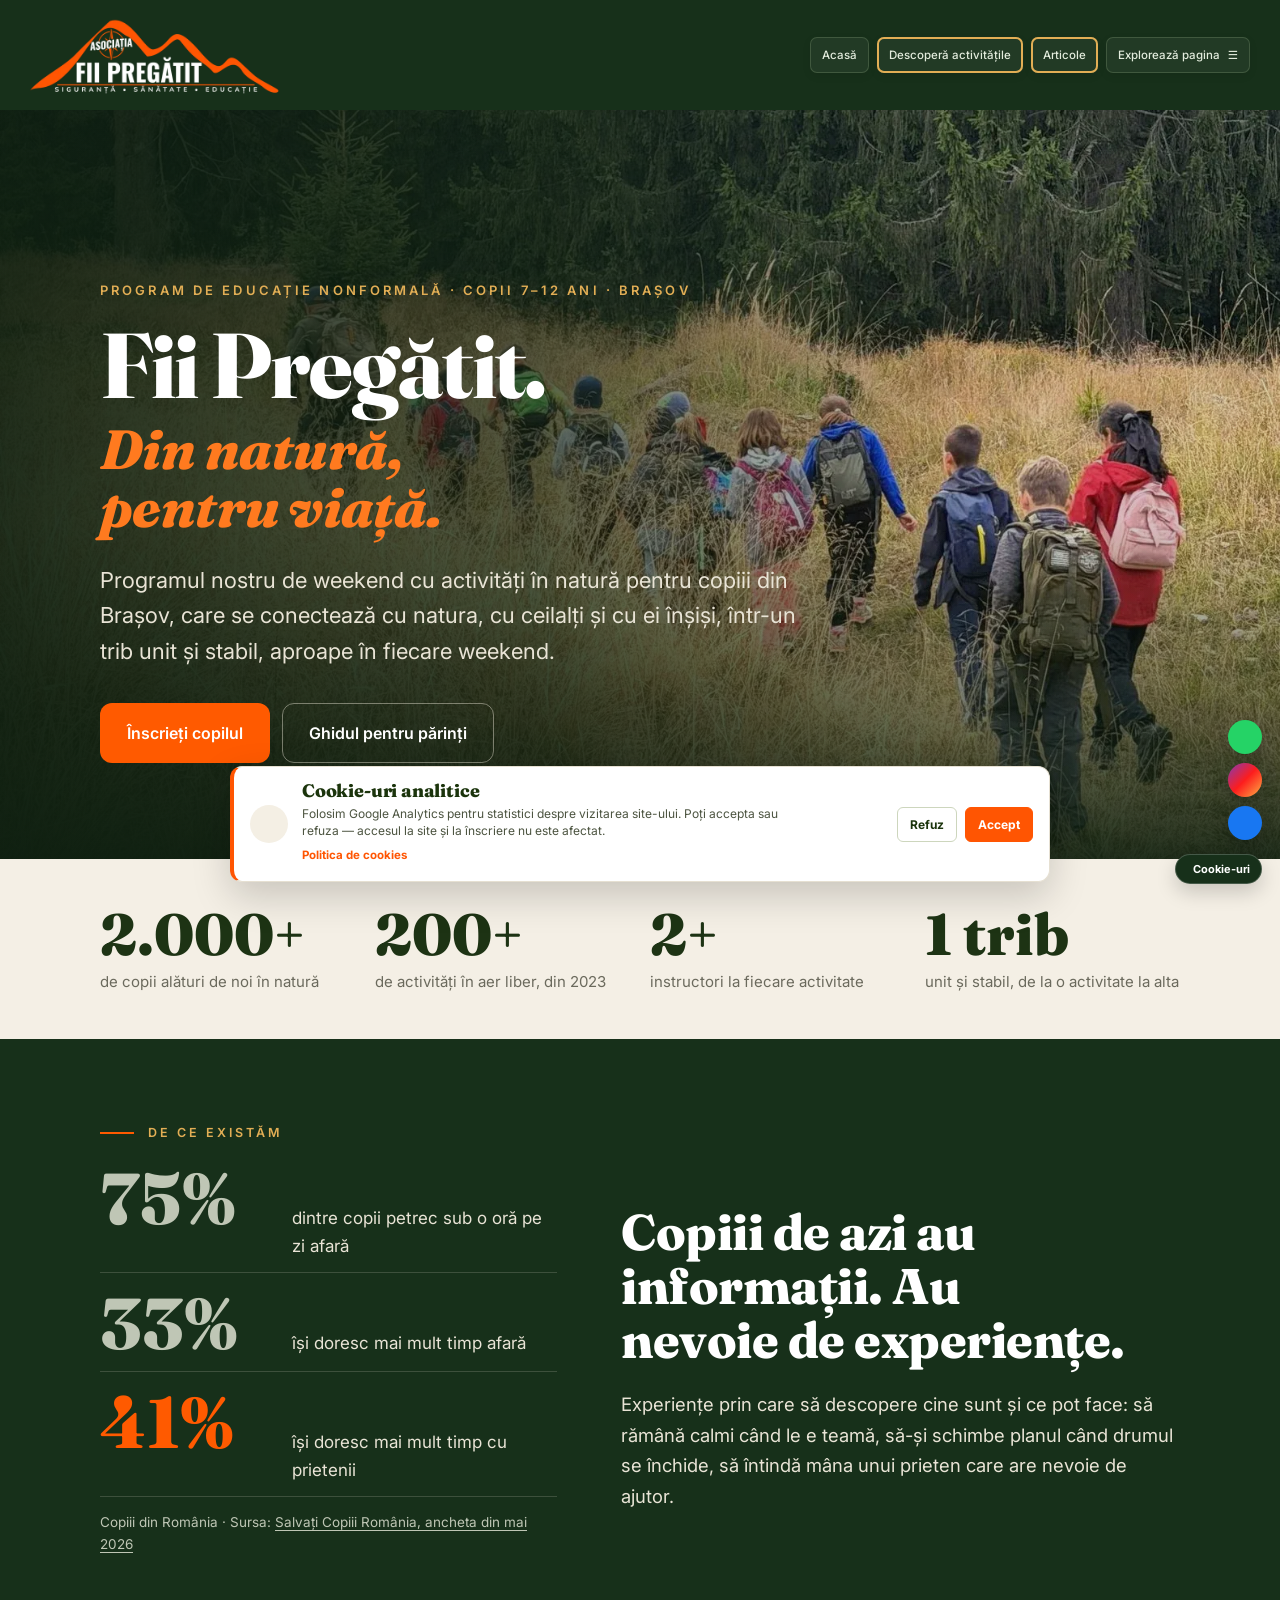
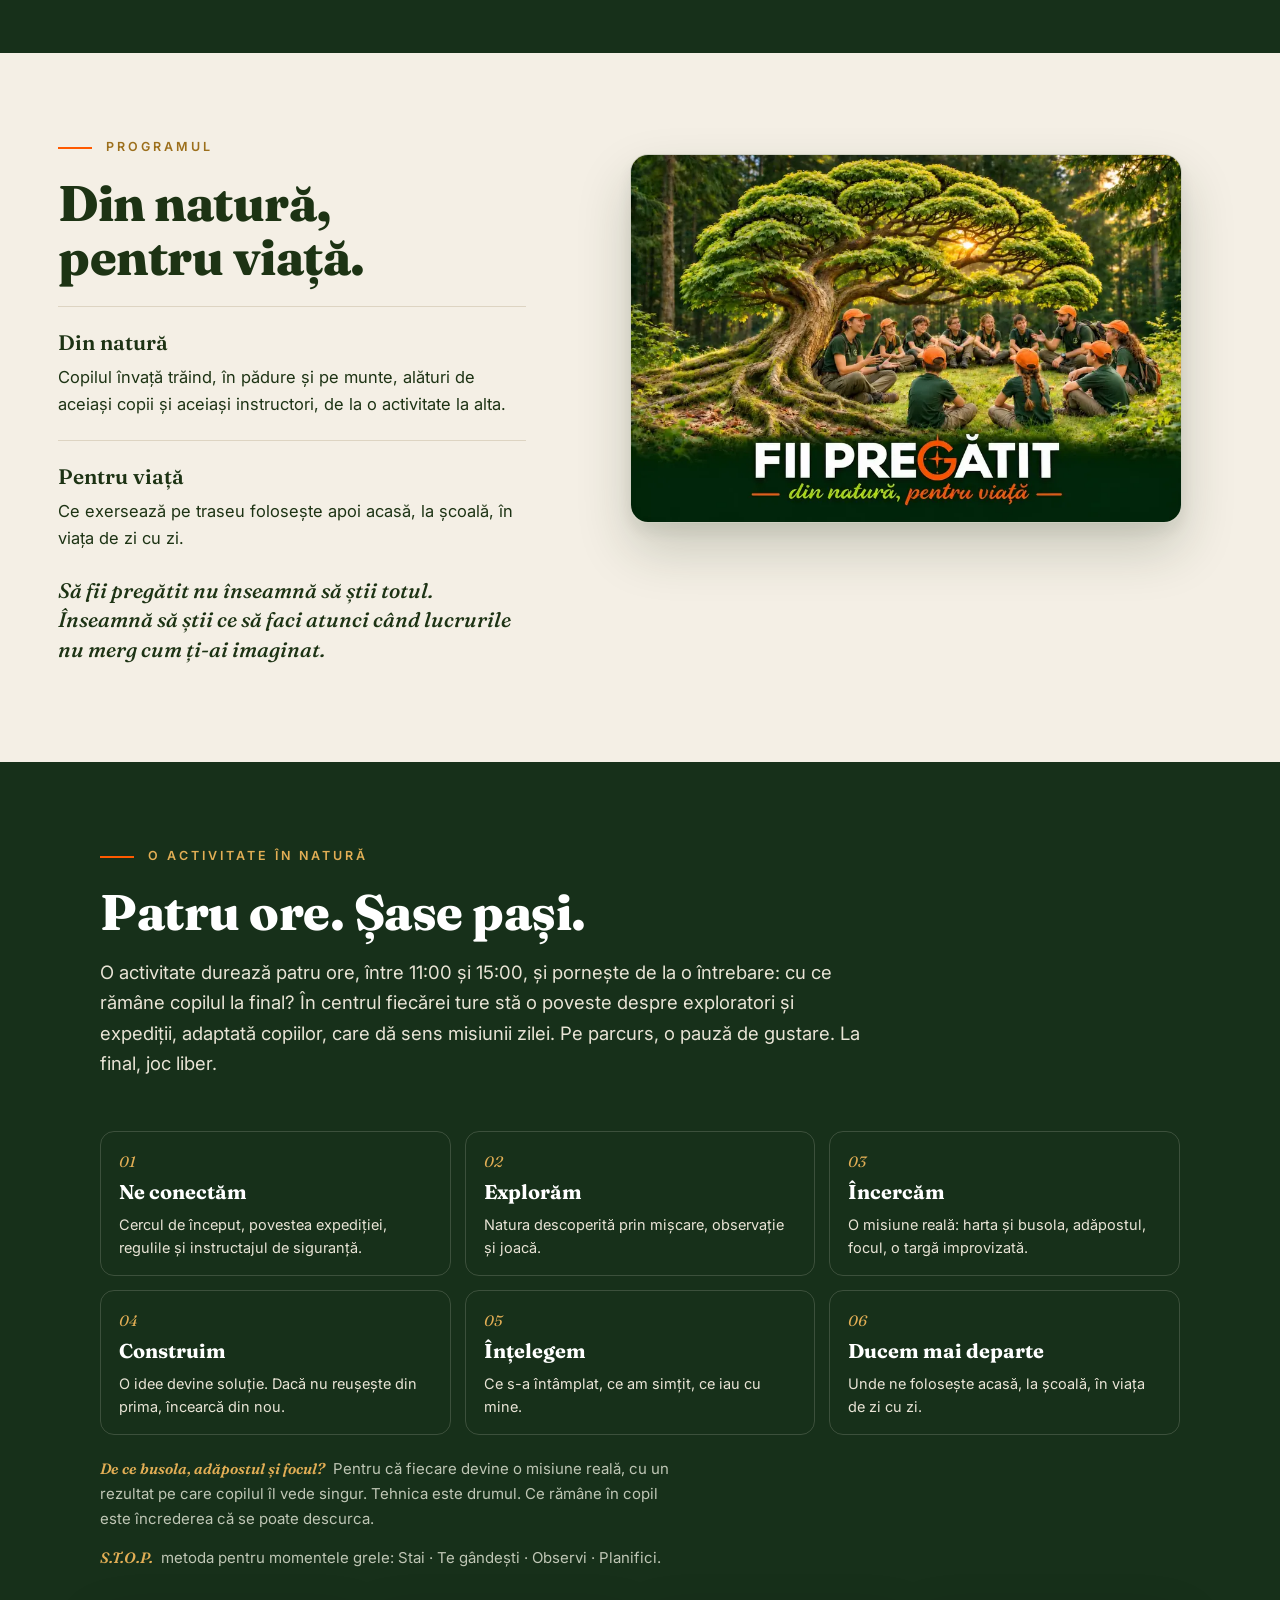
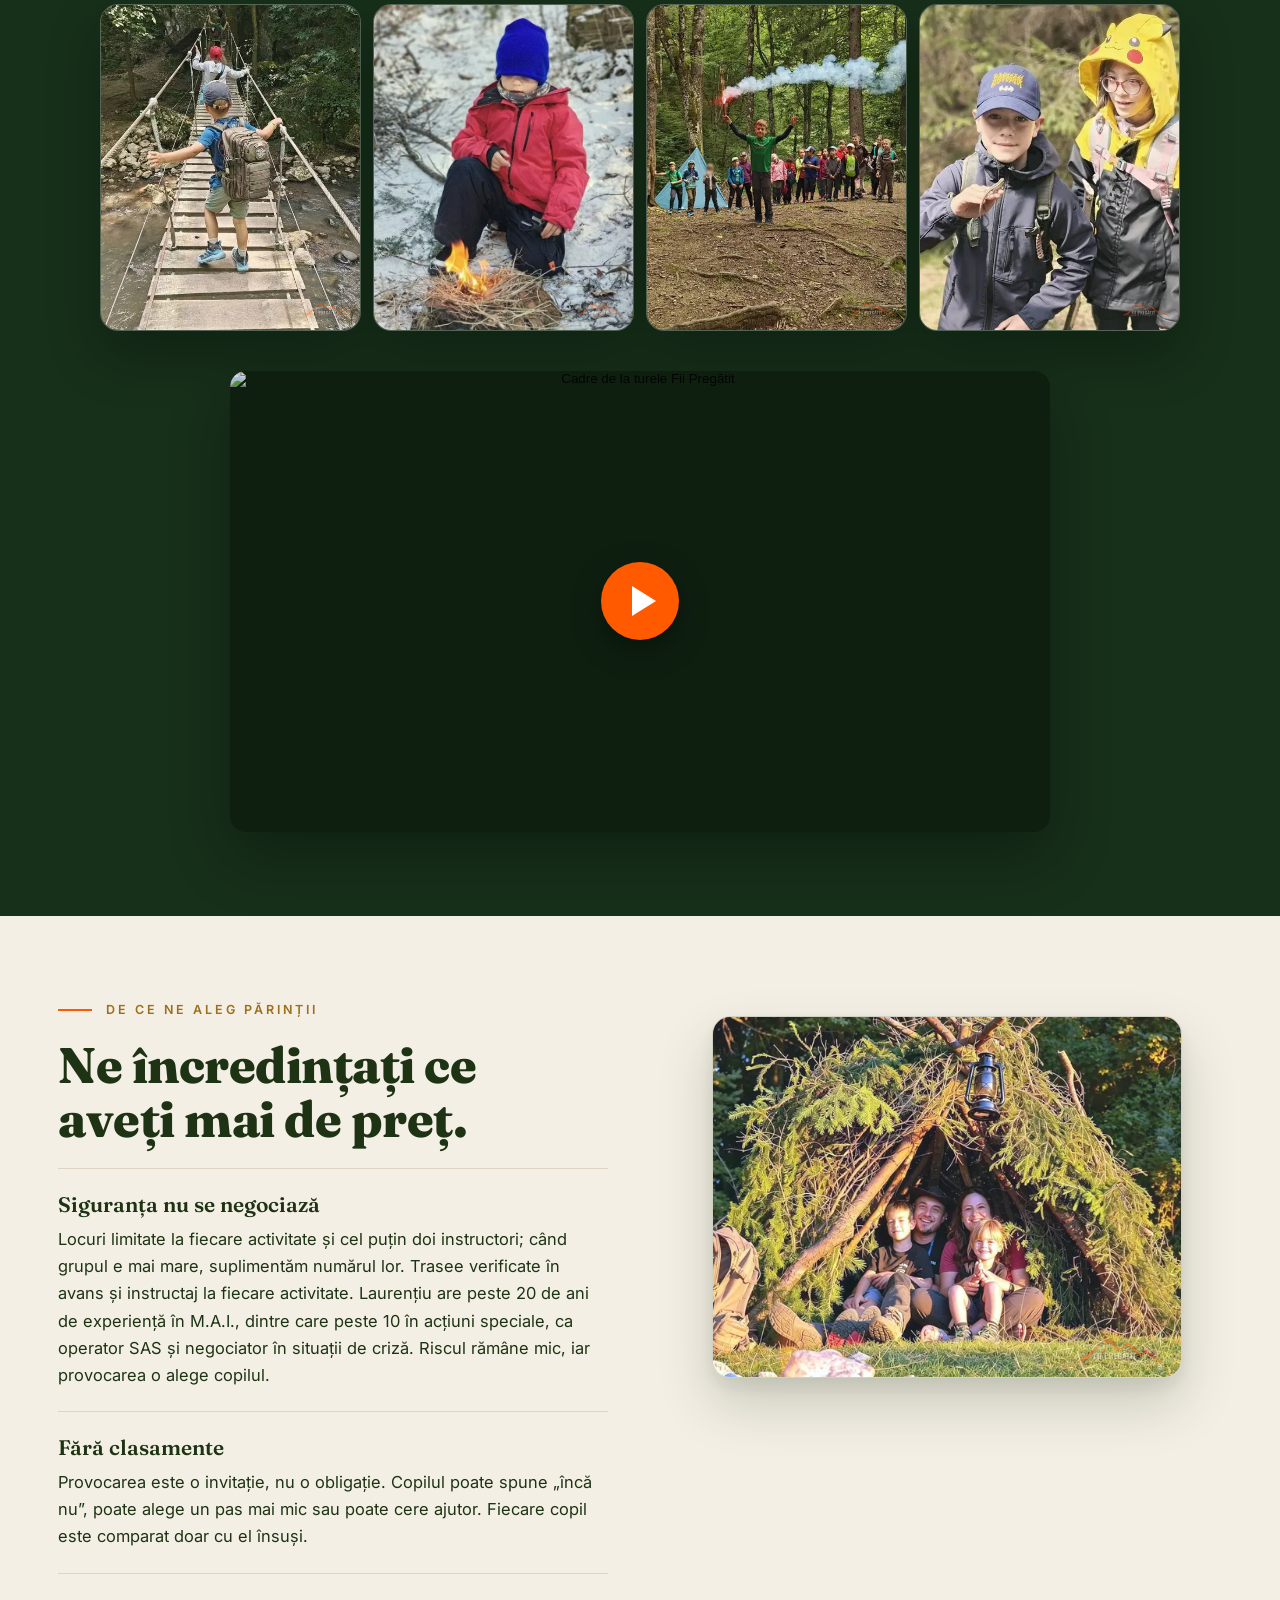
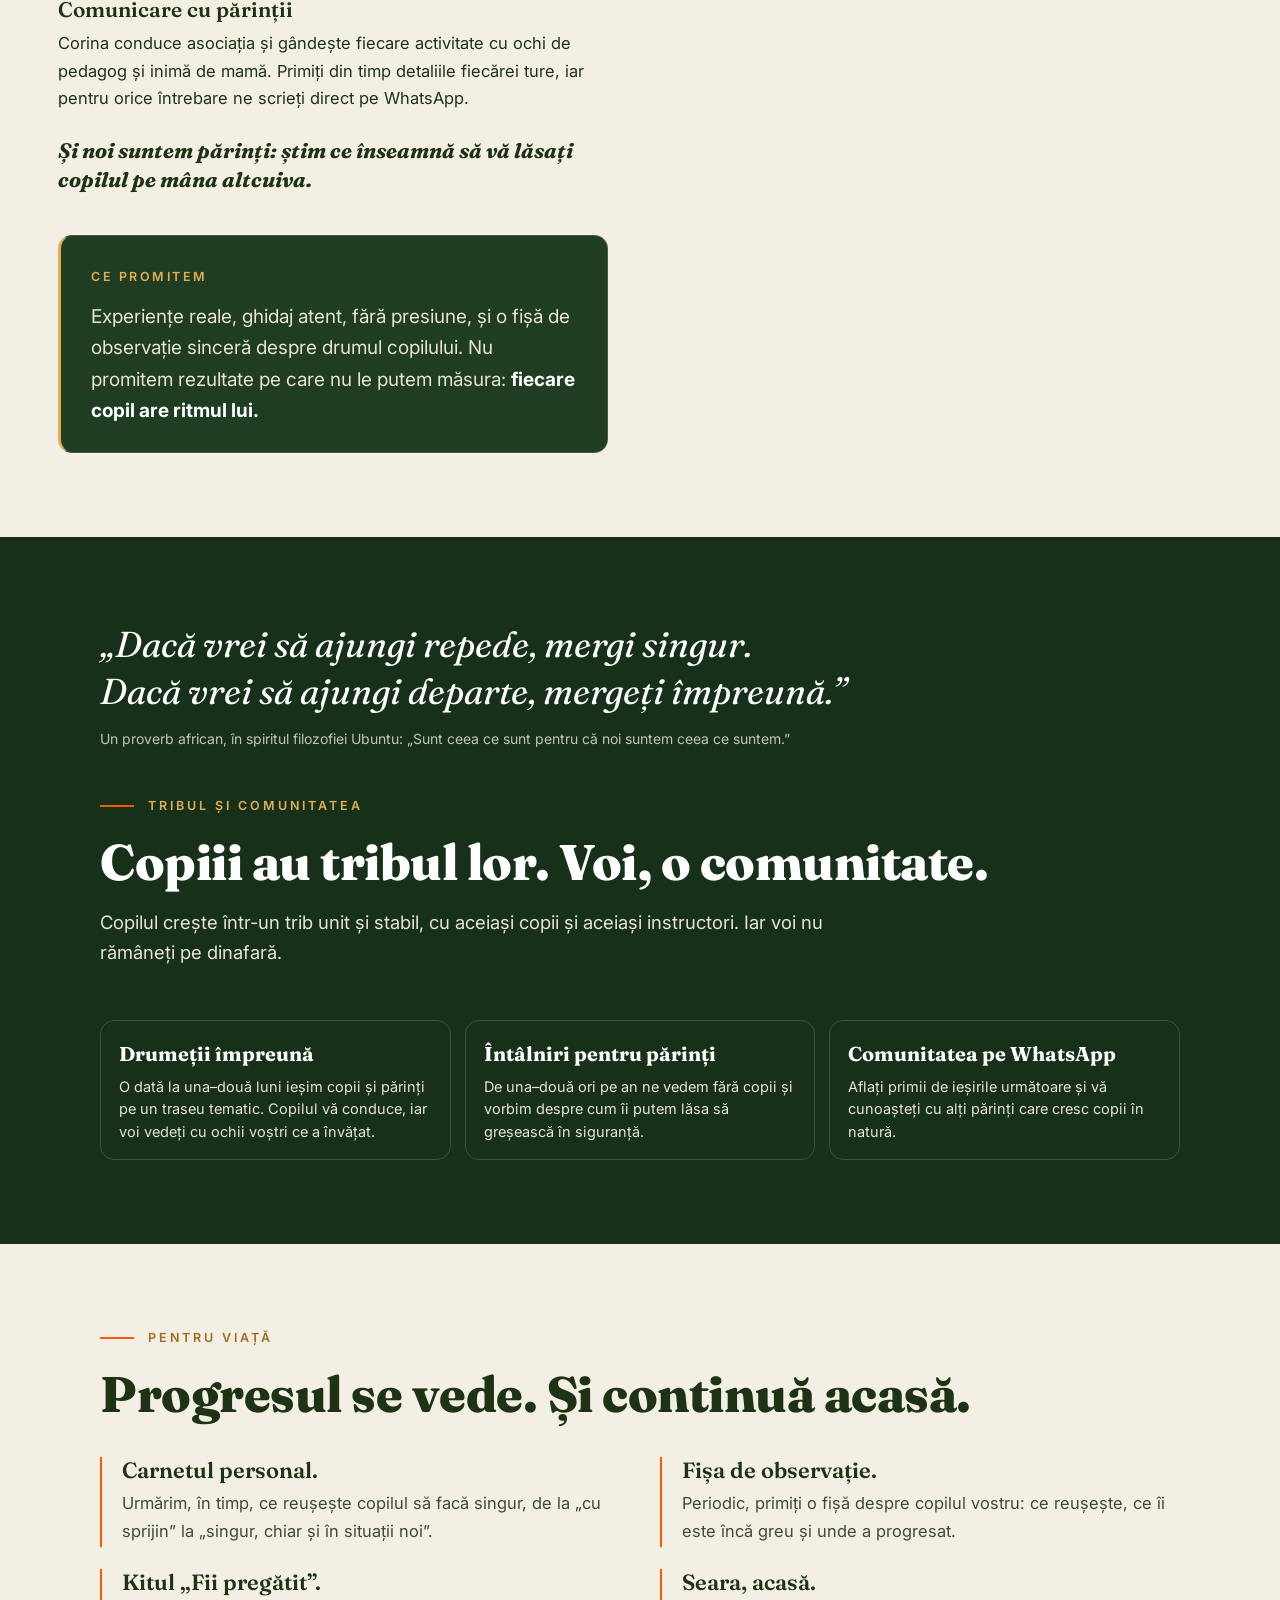
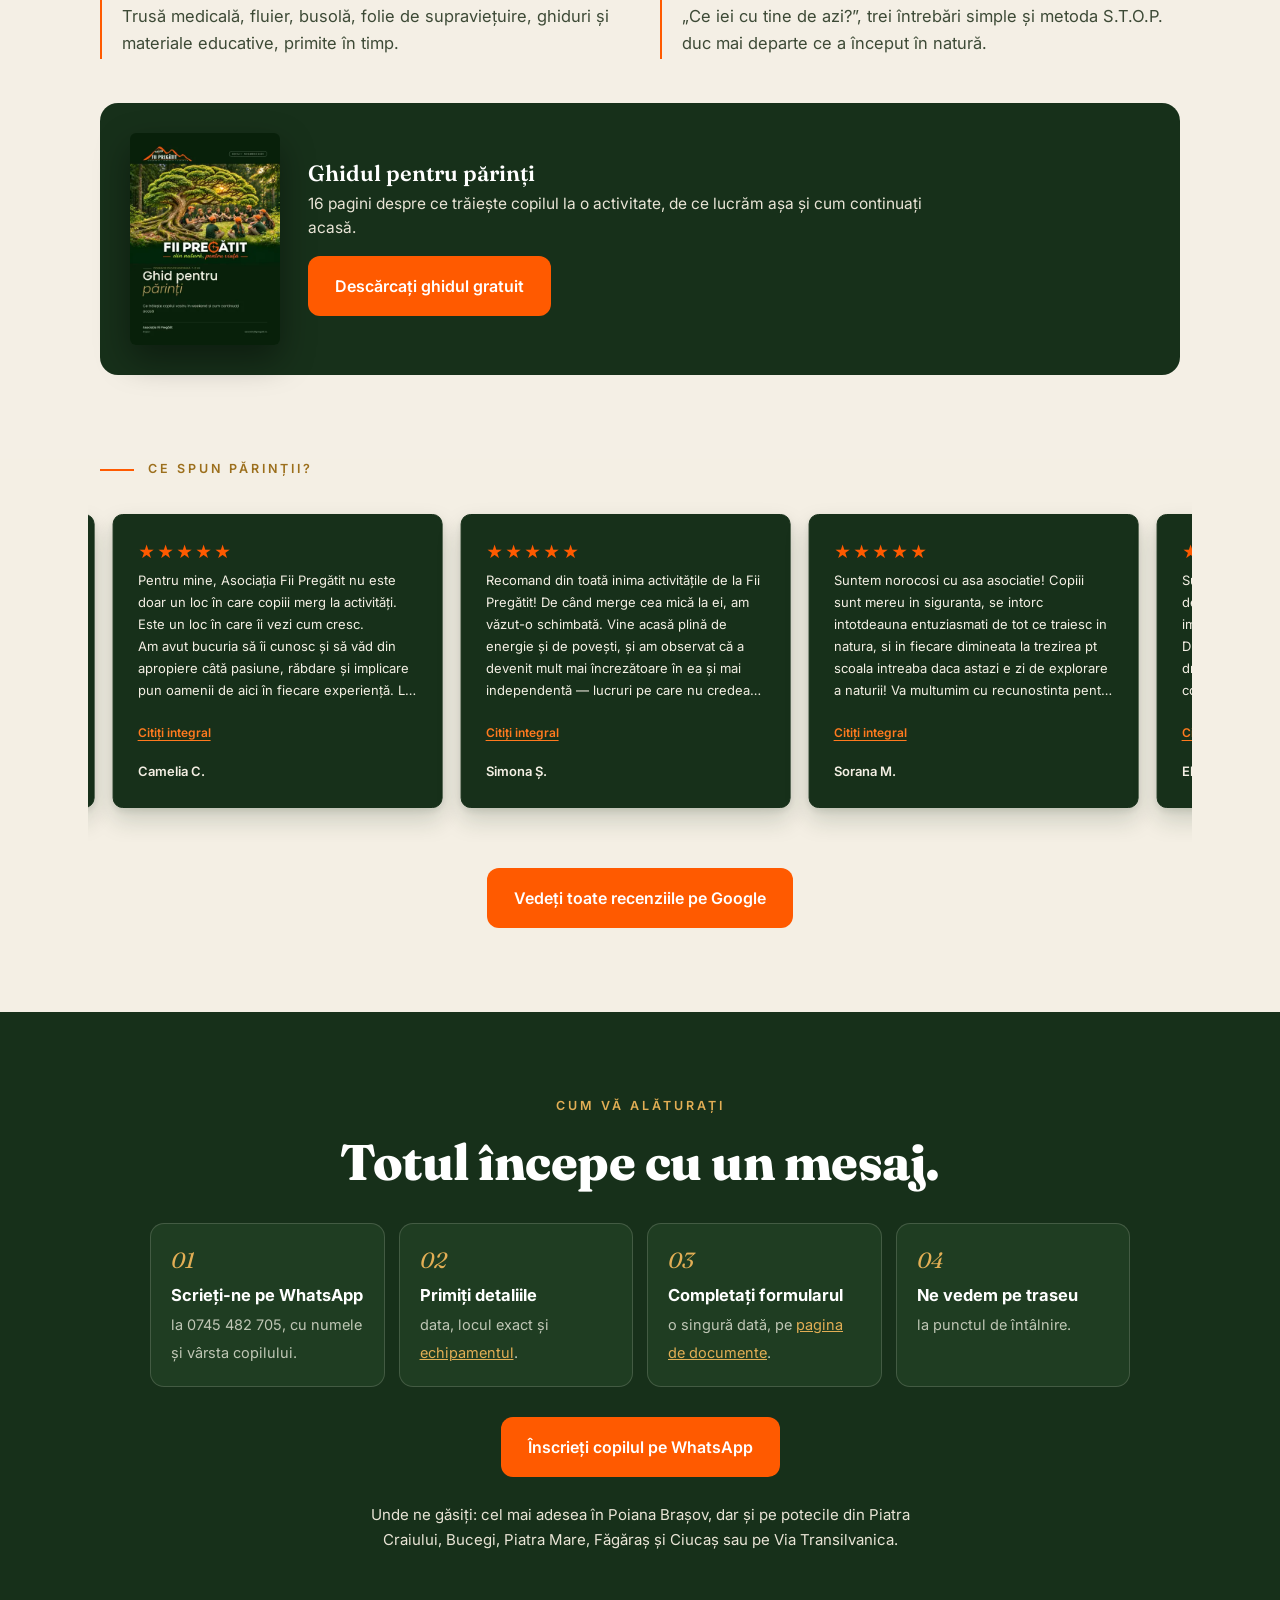
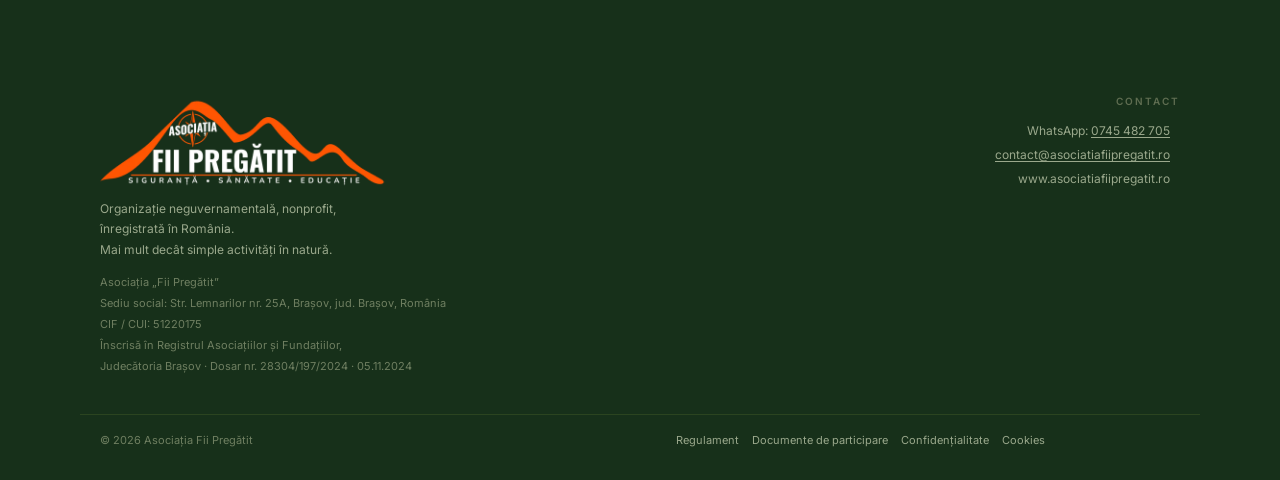
==== commit 0977dee0: "Meniu unitar și secțiunea de activități cu două casete alăturate - pe fiecare pagină, meniul are „De" ====
--- a/activitati-copii-weekend-brasov/index.html
+++ b/activitati-copii-weekend-brasov/index.html
@@ -158,7 +158,7 @@
 @media(max-width:640px){.page-nav .page-menu-toggle{font-size:0!important;gap:0;padding-inline:13px}.page-nav .page-menu-toggle span{font-size:18px;line-height:1}}
 </style>
 <style>:where(img[width][height]){width:auto;height:auto}</style>
-<link href="/butoane-evidentiate.css?v=3" rel="stylesheet"/>
+<link href="/butoane-evidentiate.css?v=4" rel="stylesheet"/>
 </head><body>
 
 <style>
@@ -565,7 +565,7 @@
 <nav aria-label="Navigare principală" class="page-nav">
 <a aria-label="Asociația Fii Pregătit — Acasă" class="page-nav-brand" href="/"><img alt="Asociația Fii Pregătit" src="/assets/imagini-site/LOGO-OFFICIAL-600.webp" width="600" height="200" loading="lazy"/></a>
 <div class="page-nav-actions">
-<a class="page-nav-link" href="/">Acasă</a> <a class="page-nav-link nav-articole afp-evidentiat" href="/articole/">Articole</a>
+<a class="page-nav-link" href="/">Acasă</a> <a class="page-nav-link nav-descopera afp-evidentiat" href="/#activitati">Descoperă activitățile</a> <a class="page-nav-link nav-articole afp-evidentiat afp-fara-unda" href="/articole/">Articole</a>
 <button aria-controls="page-menu" aria-expanded="false" aria-haspopup="dialog" class="page-nav-link page-menu-toggle" type="button">Explorează pagina <span aria-hidden="true">☰</span></button>
 </div>
 </nav>
--- a/butoane-evidentiate.css
+++ b/butoane-evidentiate.css
@@ -6,3 +6,7 @@
 /* Butoanele portocalii: unda e portocalie */
 .afp-evidentiat.afp-unda-portocalie::after{animation-name:afpUndaPortocalie}
 @keyframes afpUndaPortocalie{0%{box-shadow:0 0 0 0 rgba(255,85,2,.7)}35%{box-shadow:0 0 0 12px rgba(255,85,2,0)}100%{box-shadow:0 0 0 0 rgba(255,85,2,0)}}
+/* În meniu pulsează un singur buton („Descoperă activitățile”); „Articole” păstrează doar bordura aurie */
+.afp-evidentiat.afp-fara-unda::after{animation:none}
+/* Telefon: logo pe primul rând, toate butoanele meniului pe al doilea */
+@media(max-width:640px){.page-nav{flex-wrap:wrap!important;row-gap:8px}.page-nav .page-nav-actions{width:100%;margin-left:0;justify-content:flex-start}}
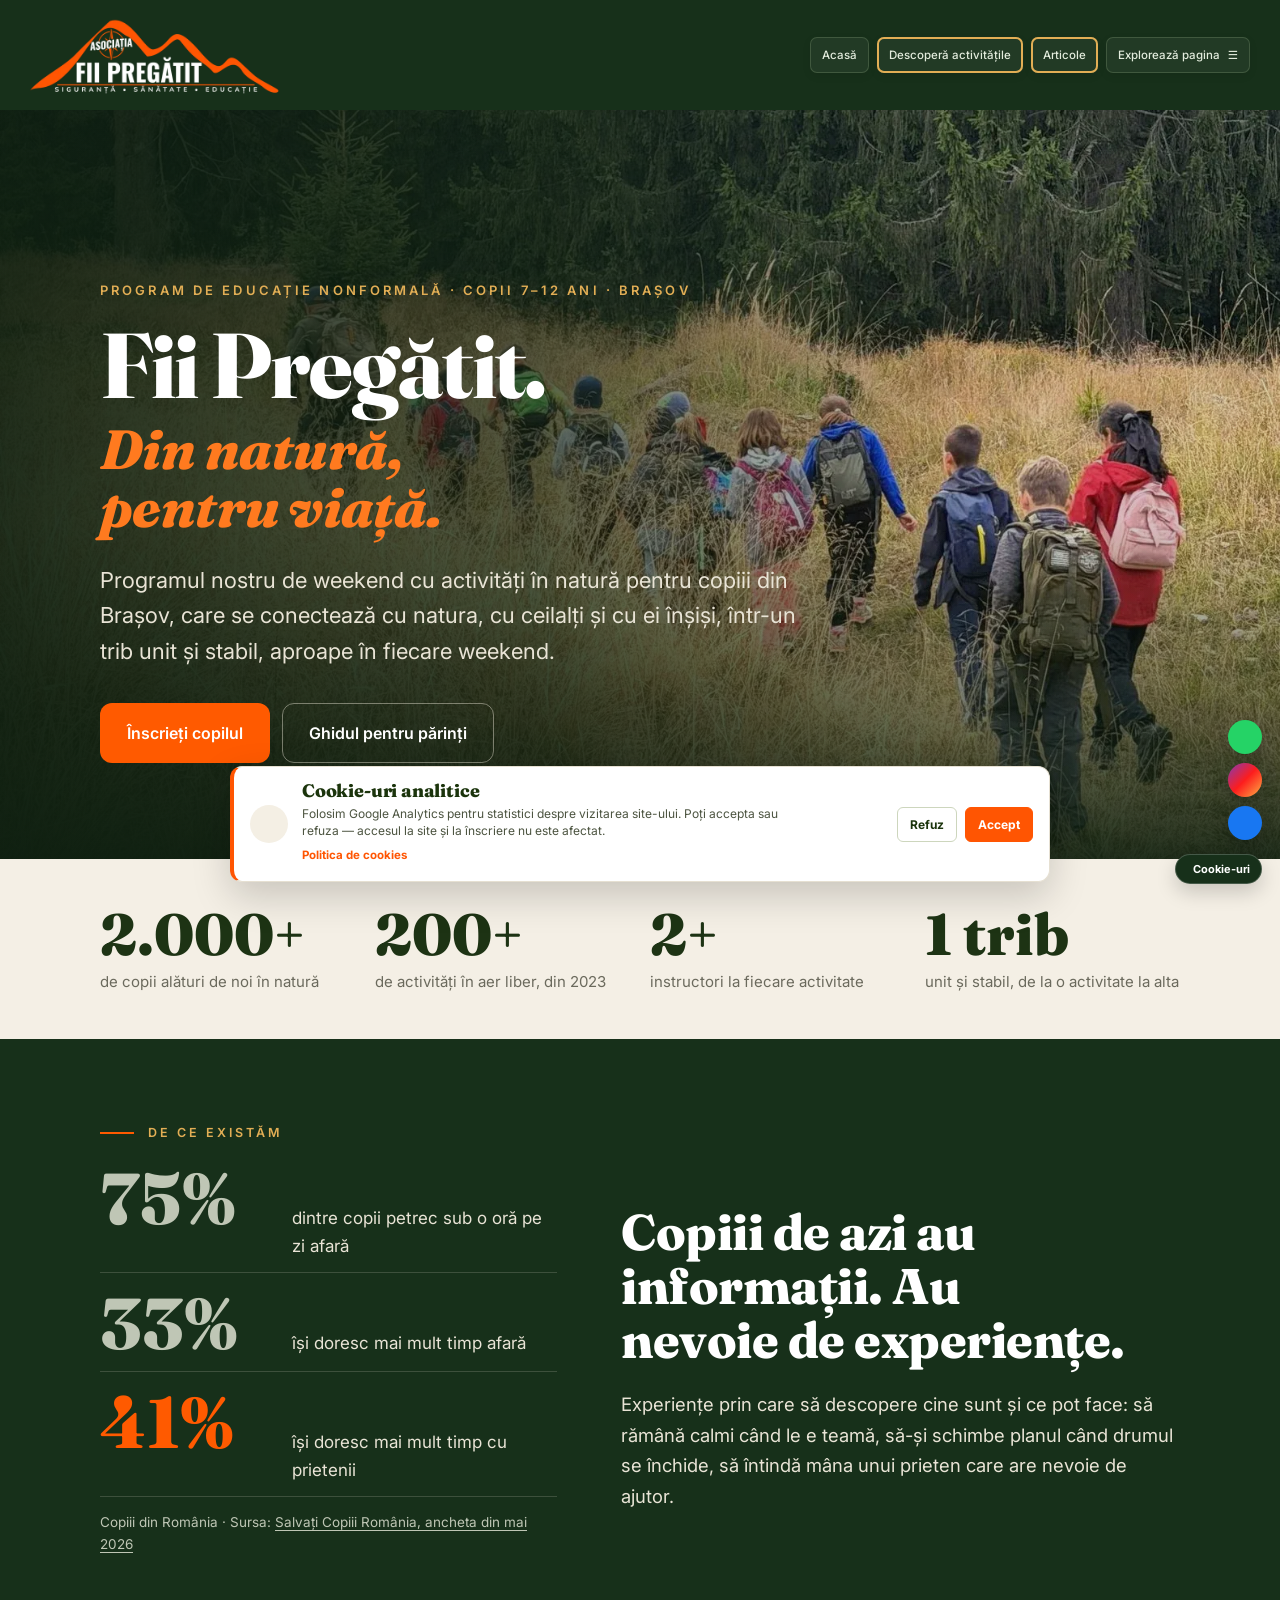
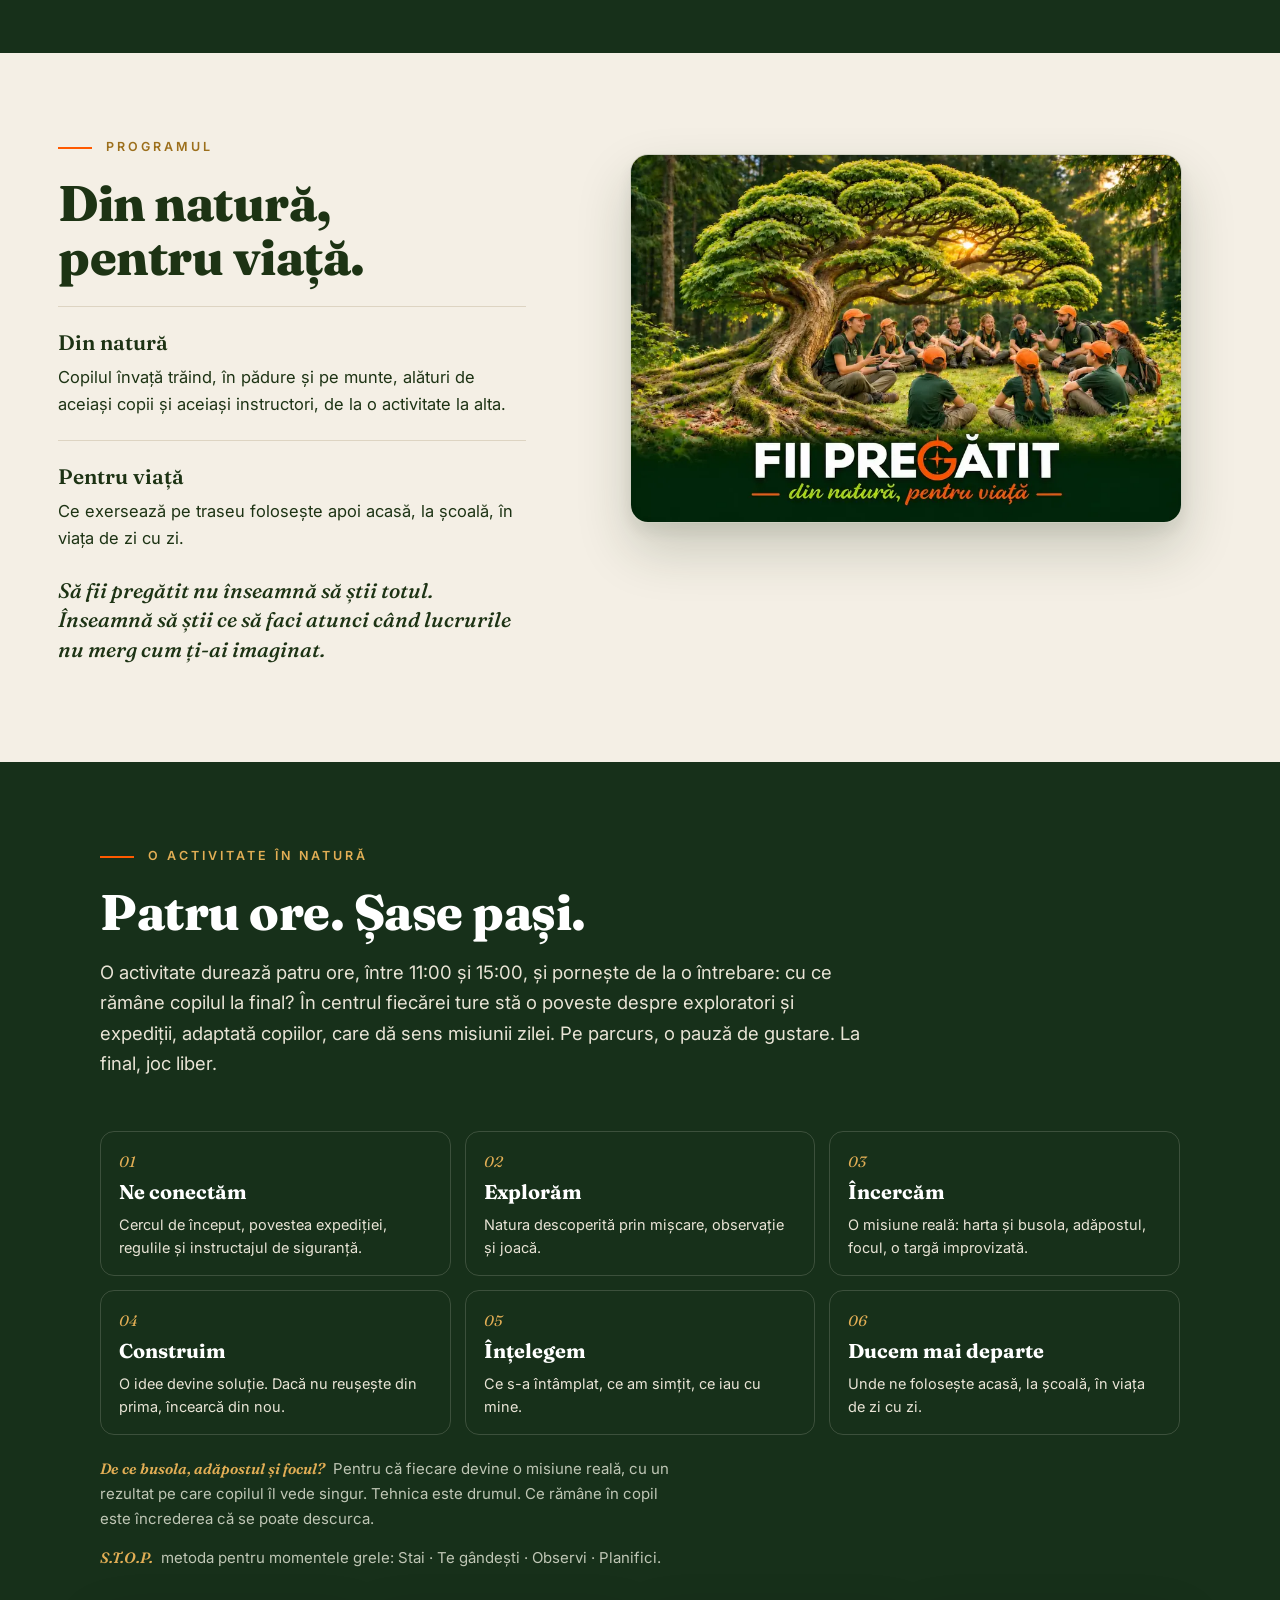
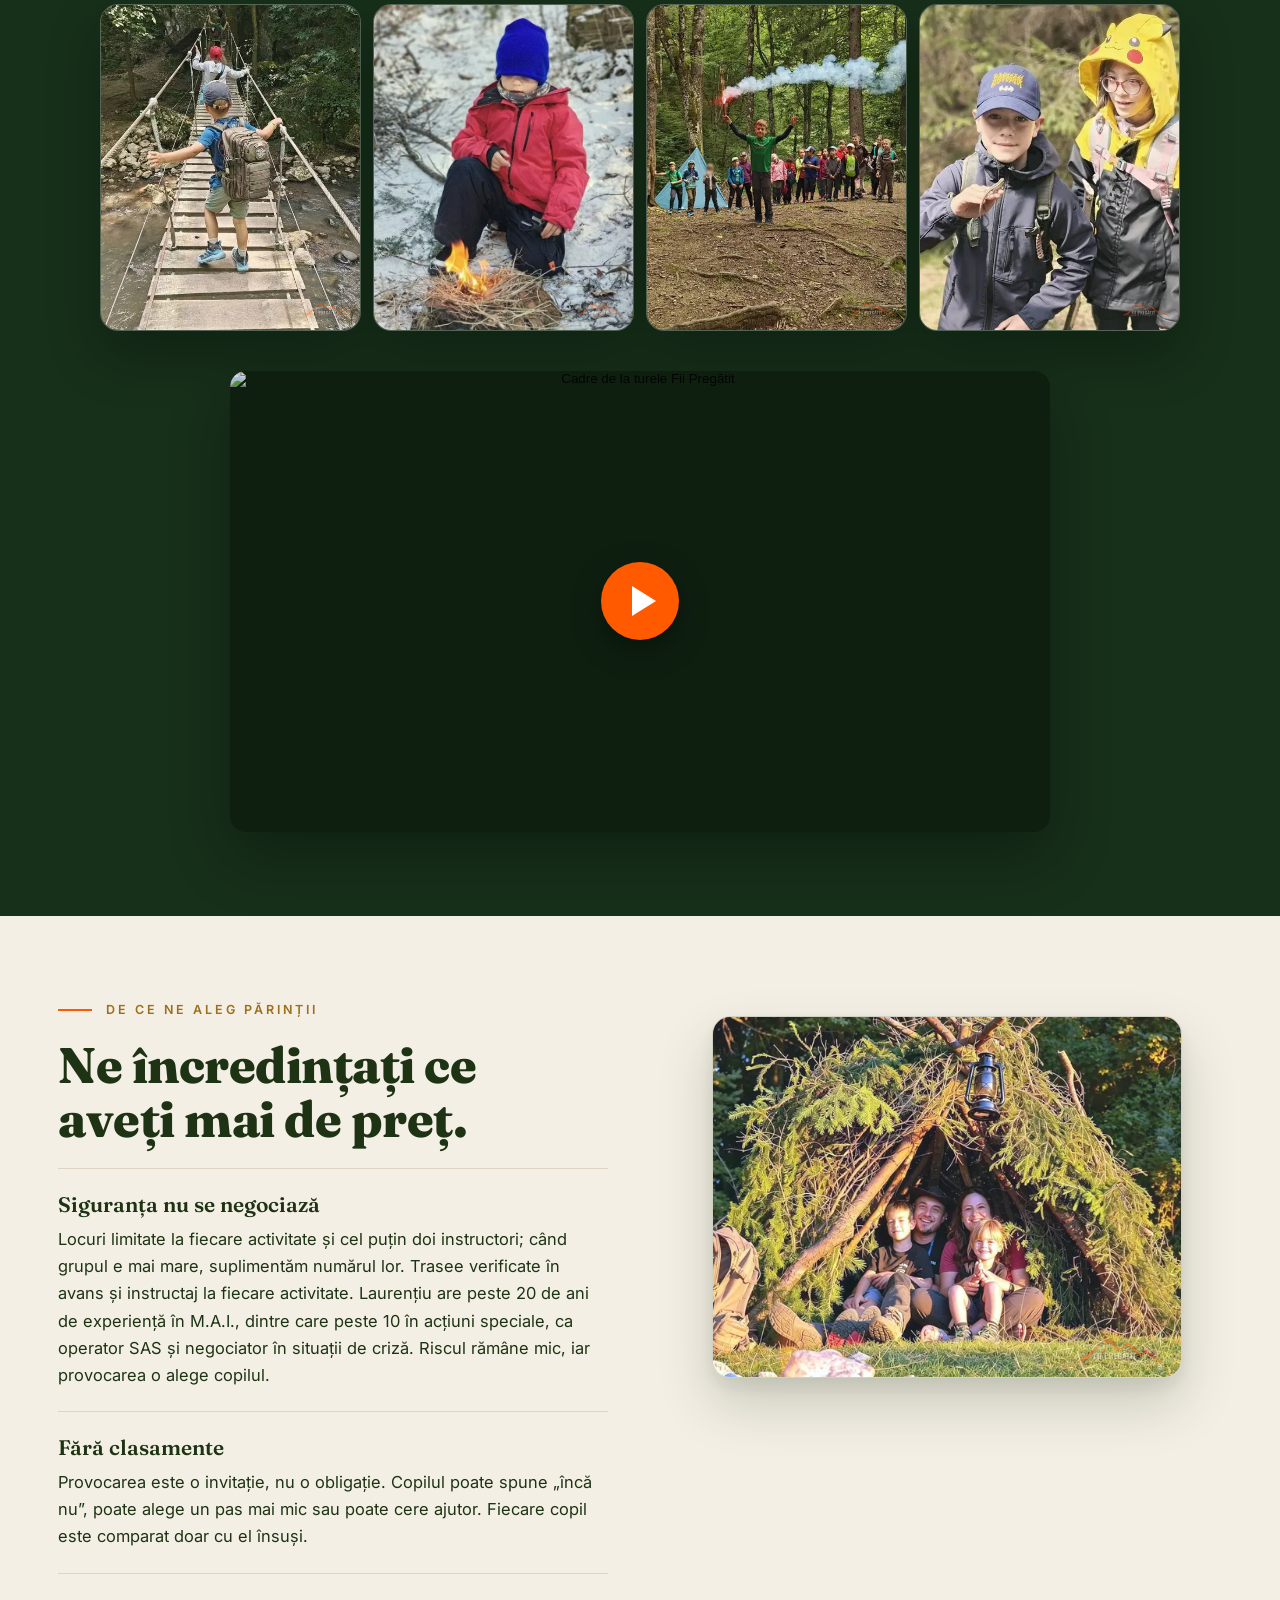
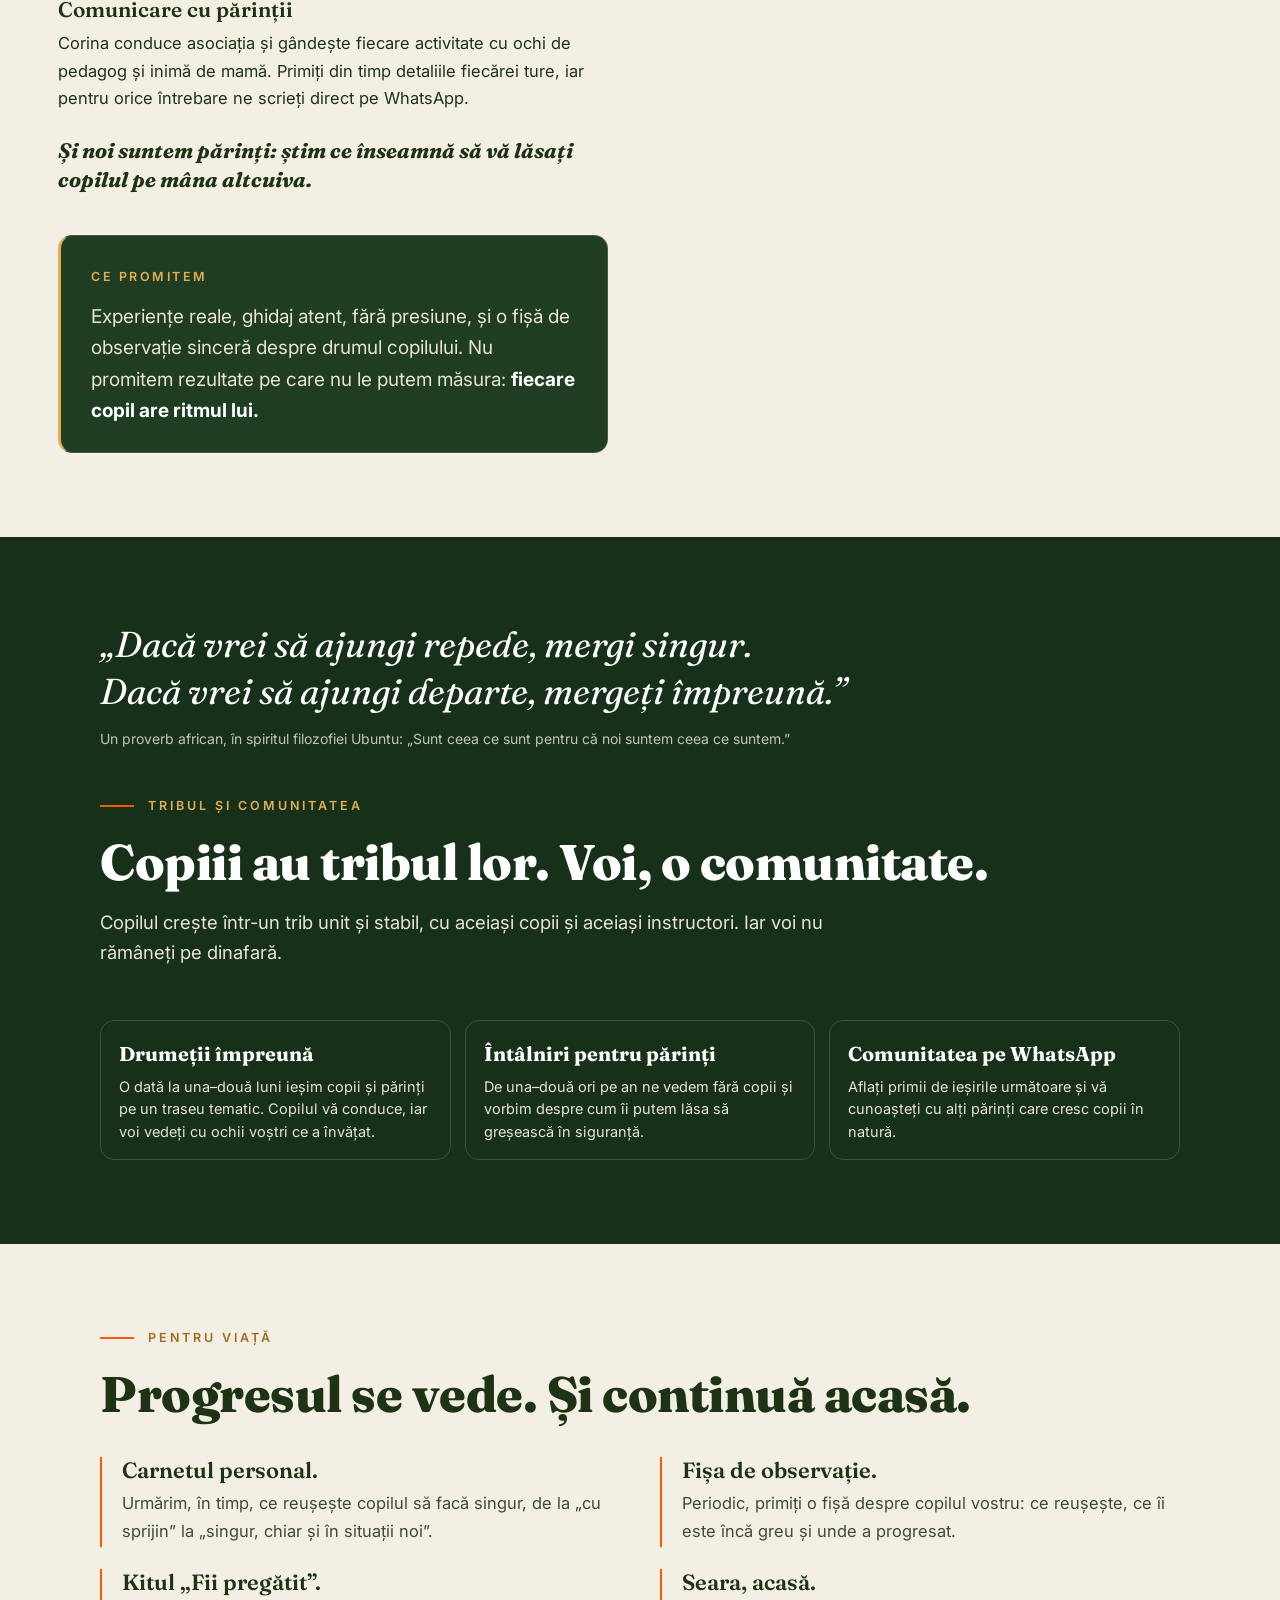
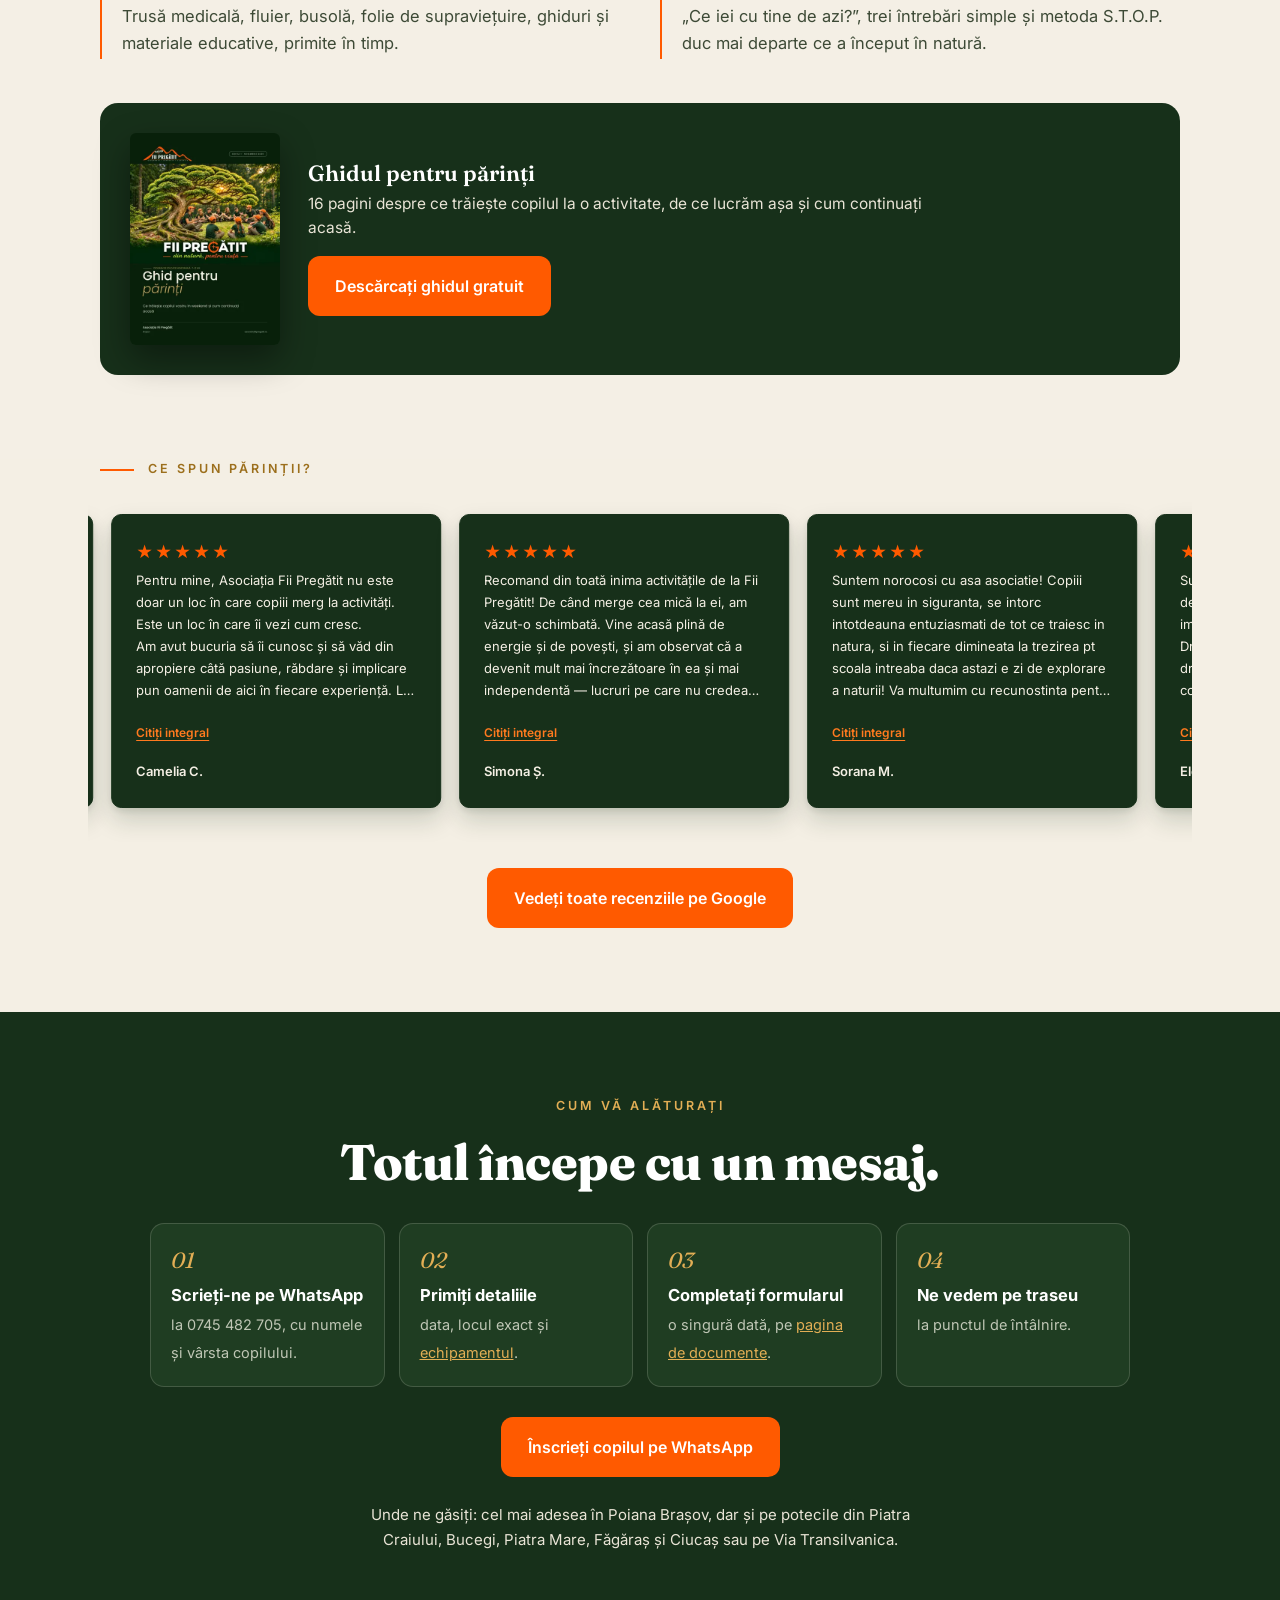
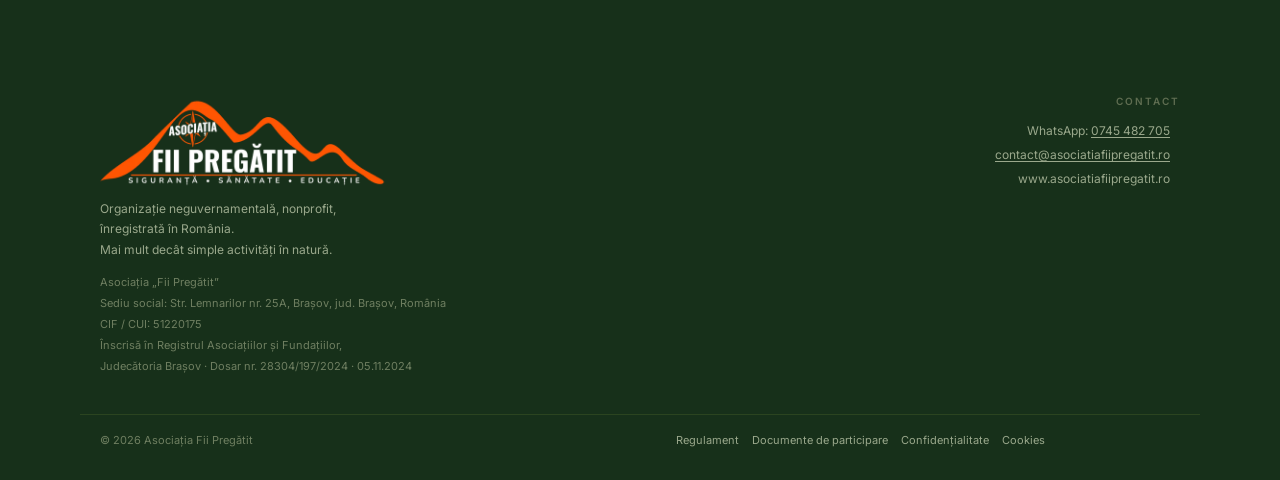
==== commit e7c30d0f: "Corecturi pe Acasă: meniu, textele casetelor, poza „Cine suntem” - meniul stă lângă logo cât timp în" ====
--- a/activitati-copii-weekend-brasov/index.html
+++ b/activitati-copii-weekend-brasov/index.html
@@ -158,7 +158,7 @@
 @media(max-width:640px){.page-nav .page-menu-toggle{font-size:0!important;gap:0;padding-inline:13px}.page-nav .page-menu-toggle span{font-size:18px;line-height:1}}
 </style>
 <style>:where(img[width][height]){width:auto;height:auto}</style>
-<link href="/butoane-evidentiate.css?v=4" rel="stylesheet"/>
+<link href="/butoane-evidentiate.css?v=5" rel="stylesheet"/>
 </head><body>
 
 <style>
--- a/butoane-evidentiate.css
+++ b/butoane-evidentiate.css
@@ -8,5 +8,8 @@
 @keyframes afpUndaPortocalie{0%{box-shadow:0 0 0 0 rgba(255,85,2,.7)}35%{box-shadow:0 0 0 12px rgba(255,85,2,0)}100%{box-shadow:0 0 0 0 rgba(255,85,2,0)}}
 /* În meniu pulsează un singur buton („Descoperă activitățile”); „Articole” păstrează doar bordura aurie */
 .afp-evidentiat.afp-fara-unda::after{animation:none}
-/* Telefon: logo pe primul rând, toate butoanele meniului pe al doilea */
-@media(max-width:640px){.page-nav{flex-wrap:wrap!important;row-gap:8px}.page-nav .page-nav-actions{width:100%;margin-left:0;justify-content:flex-start}}
+/* Meniu: butoanele stau în dreapta logoului cât timp încap; trec pe rândul următor doar când nu mai încap și rămân aliniate la dreapta */
+.nav,.page-nav{flex-wrap:wrap!important;row-gap:8px}
+.nav .nav-links-wrap,.nav .afp-header-links,.page-nav .page-nav-actions{margin-left:auto!important;width:auto!important;max-width:100%;min-width:0;justify-content:flex-end;overflow:visible!important}
+.page-nav .page-nav-actions{flex-wrap:nowrap}
+@media(min-width:761px){.nav .nav-links-wrap{flex-wrap:wrap!important}}
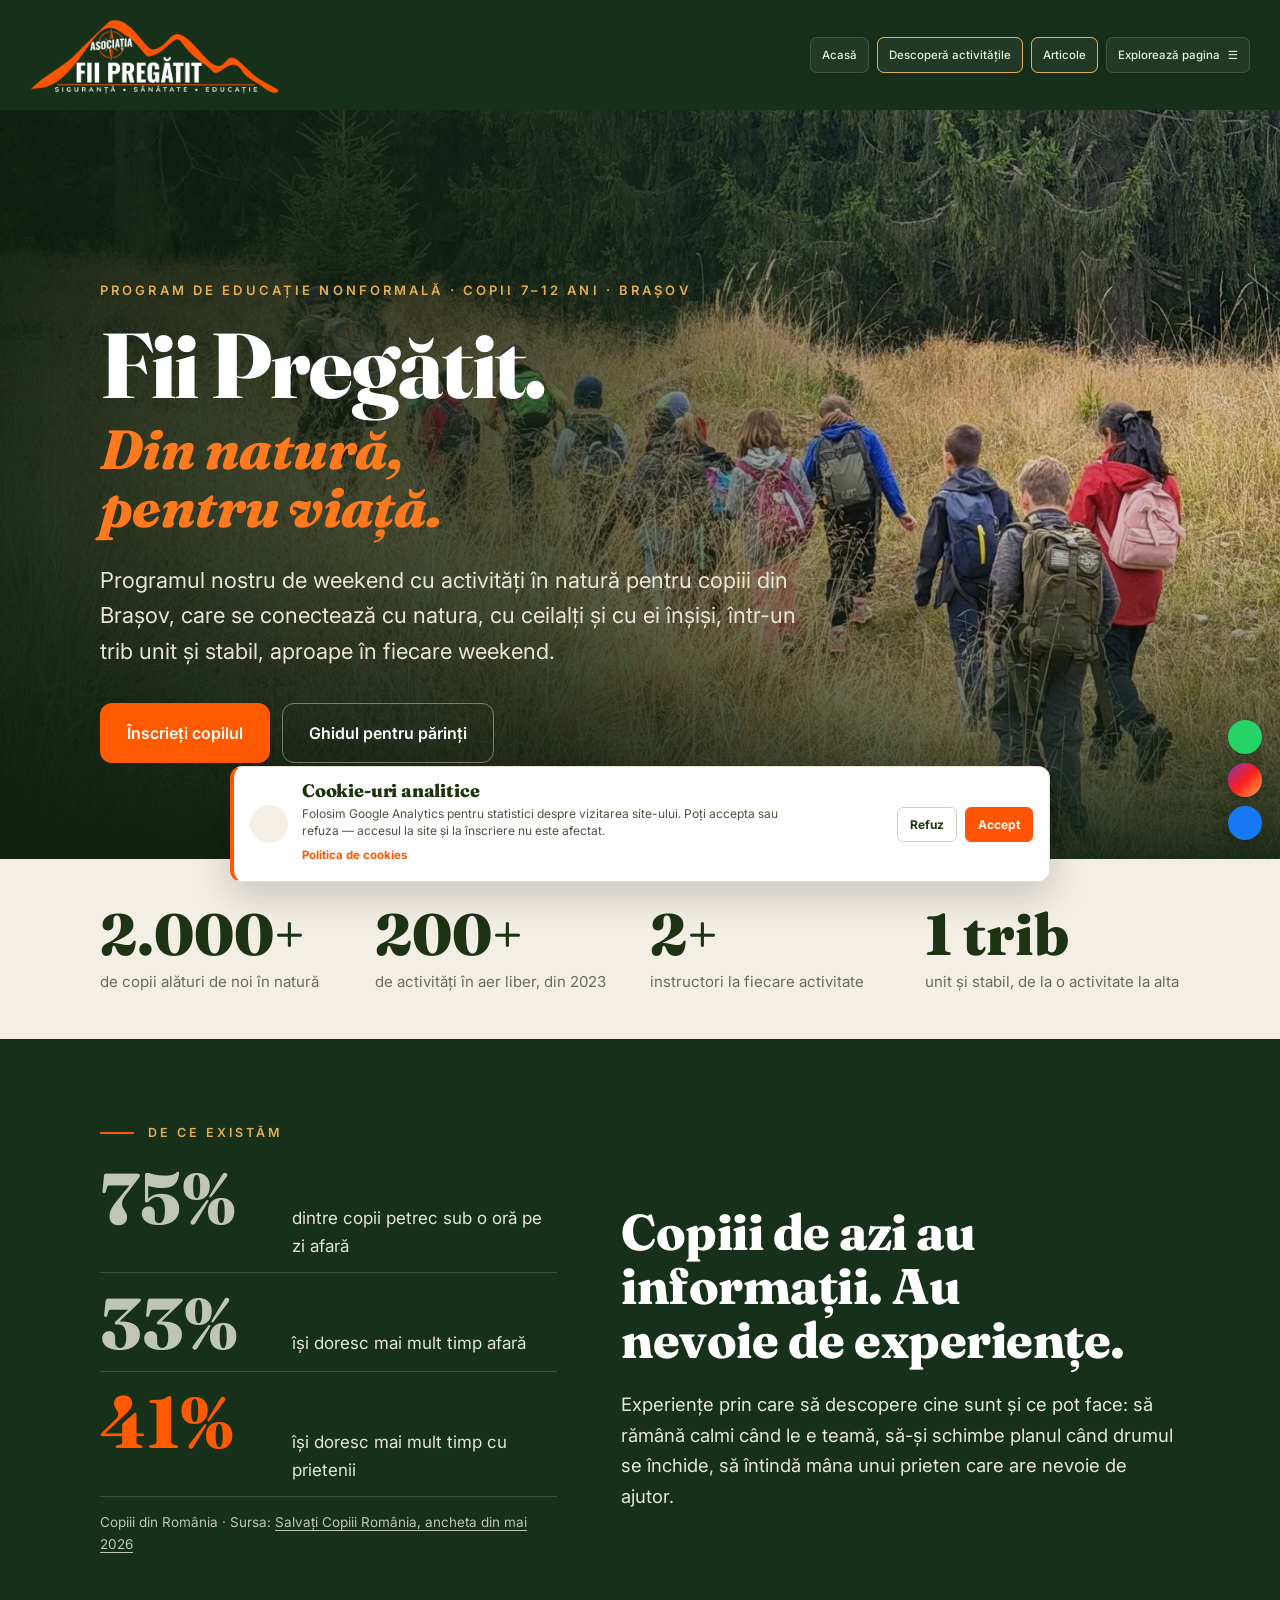
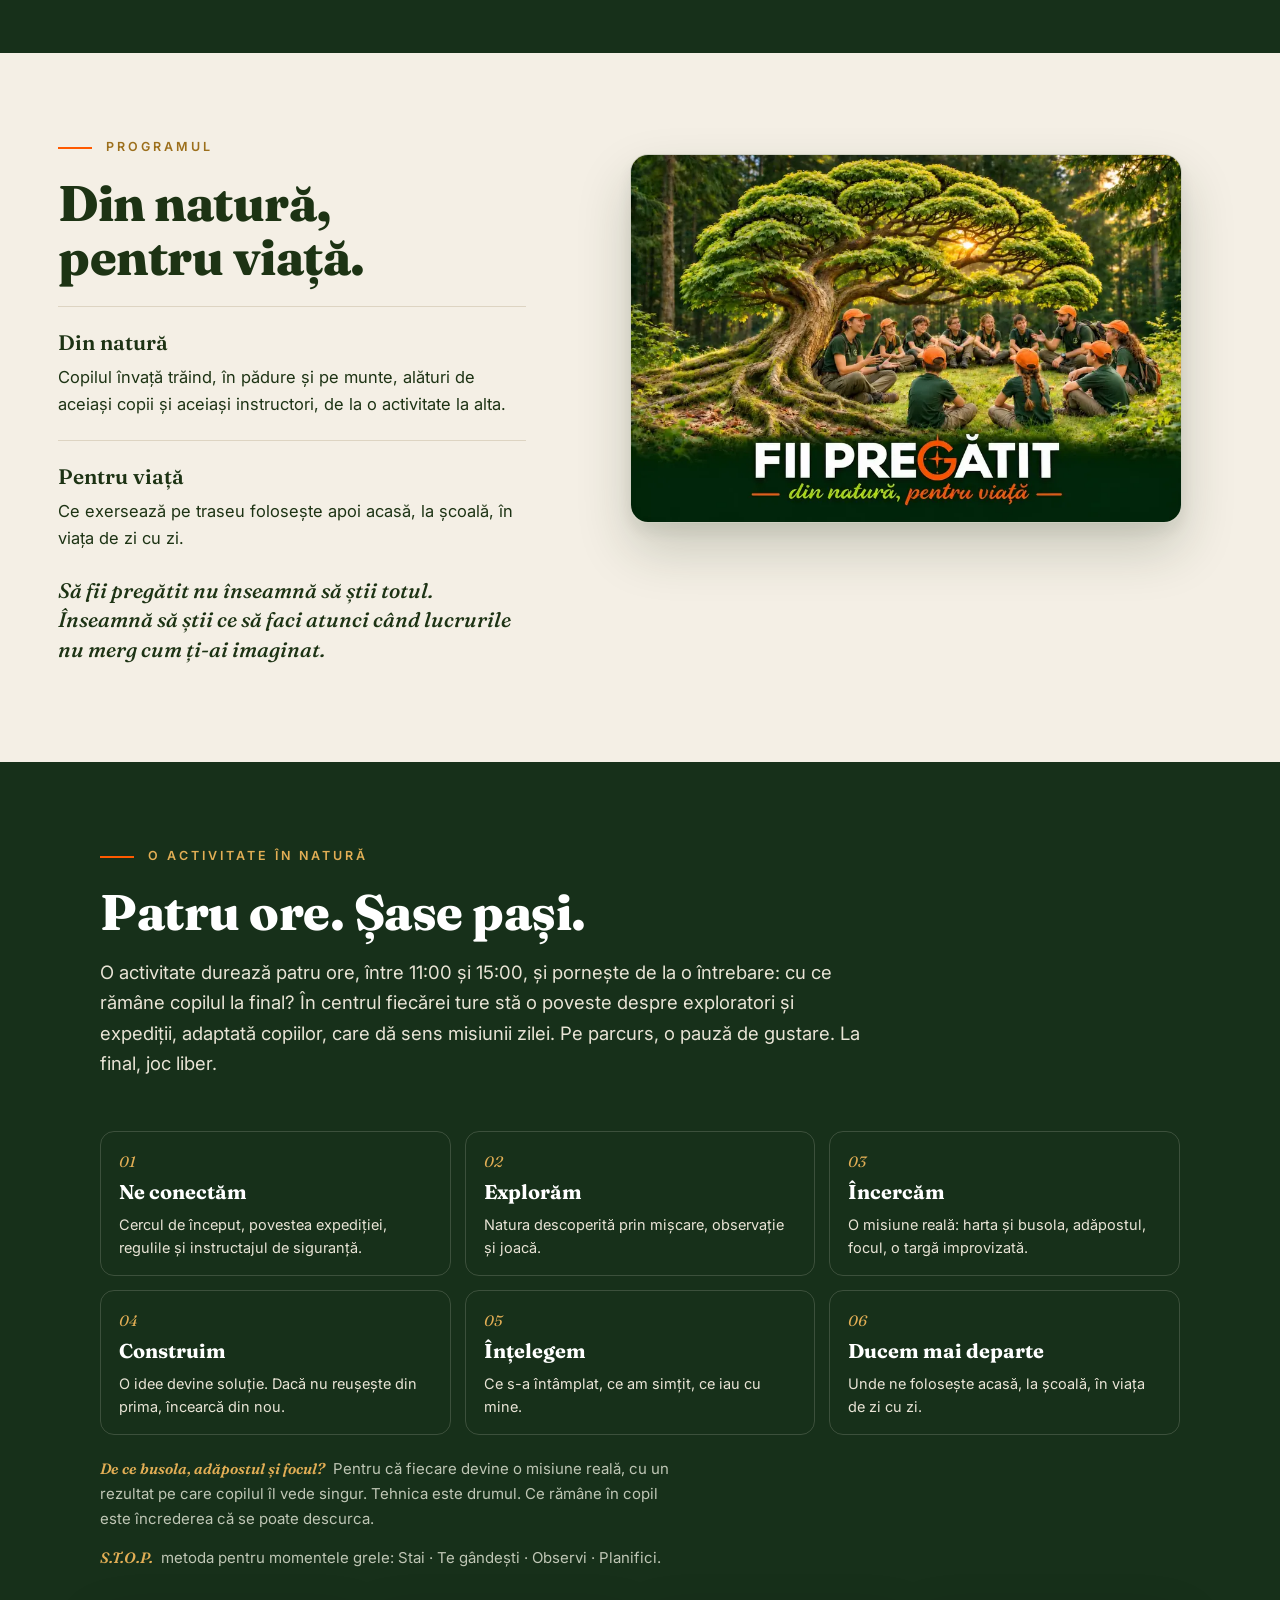
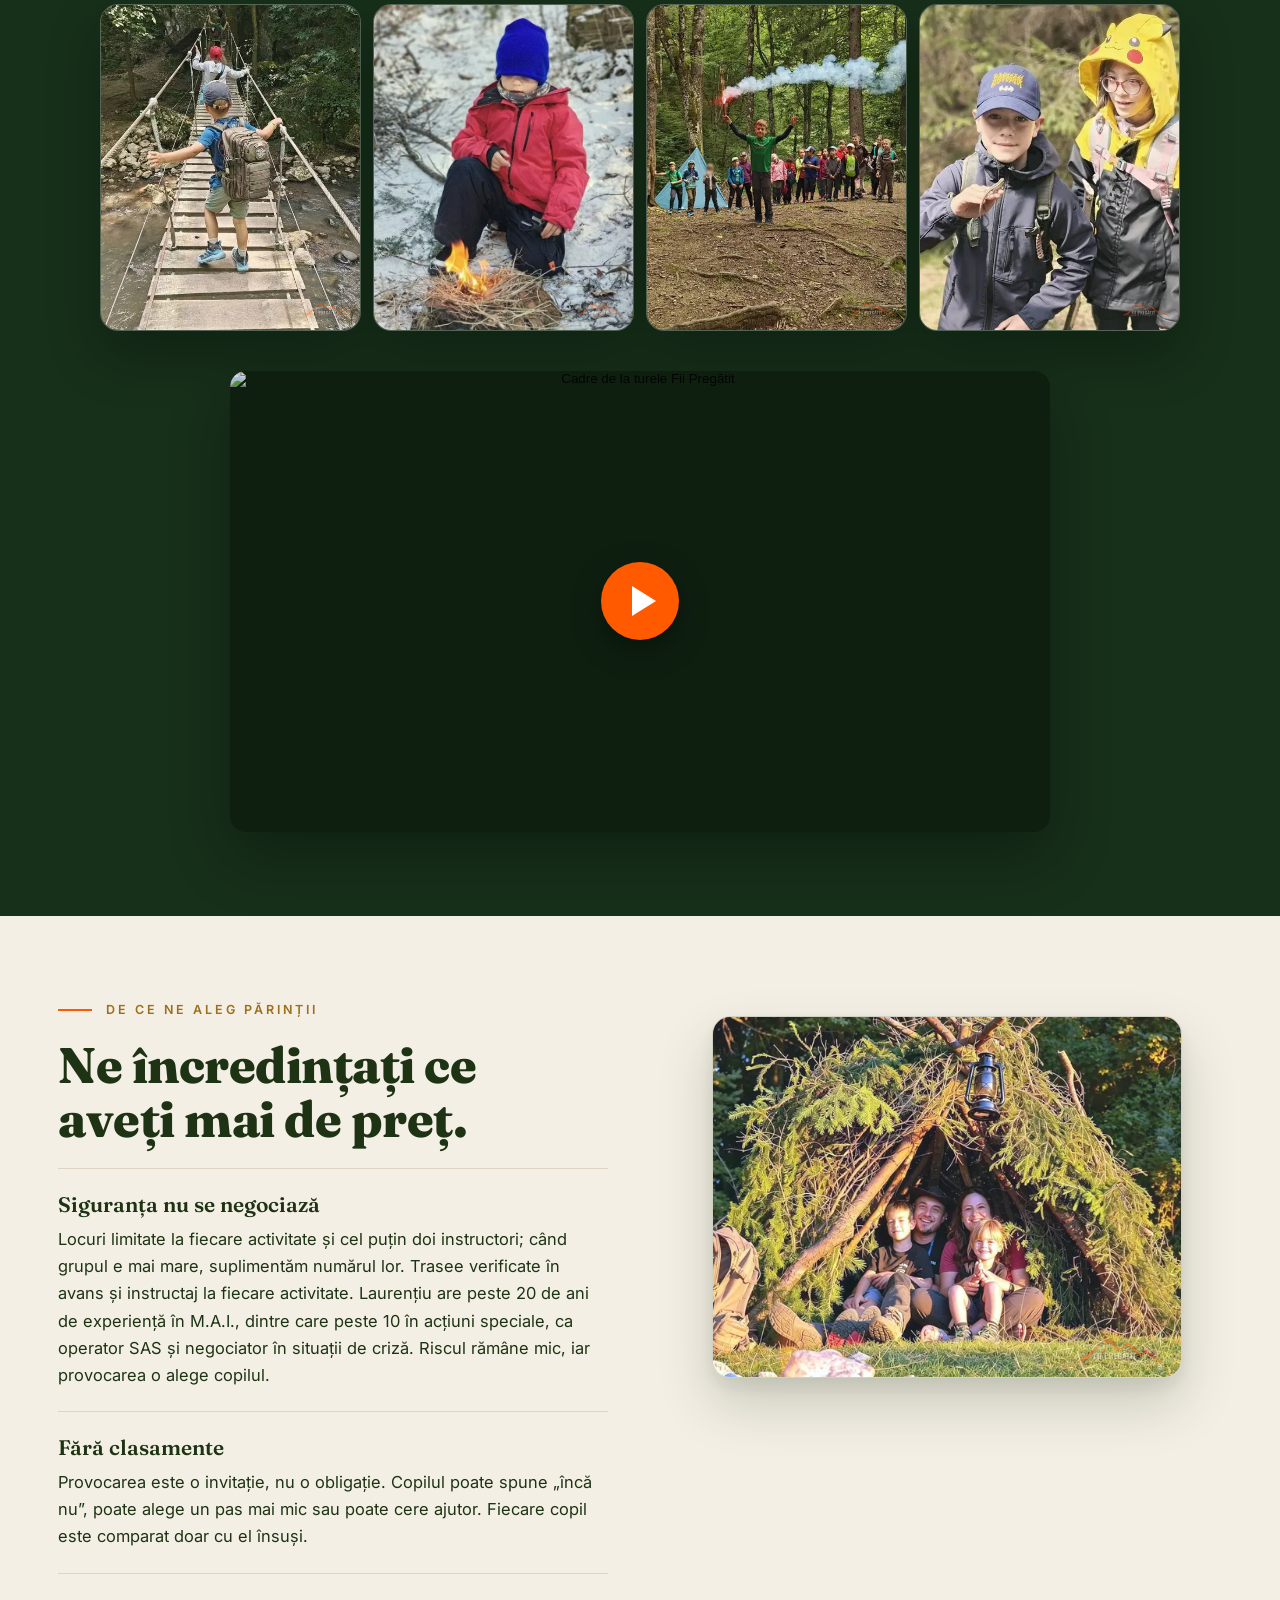
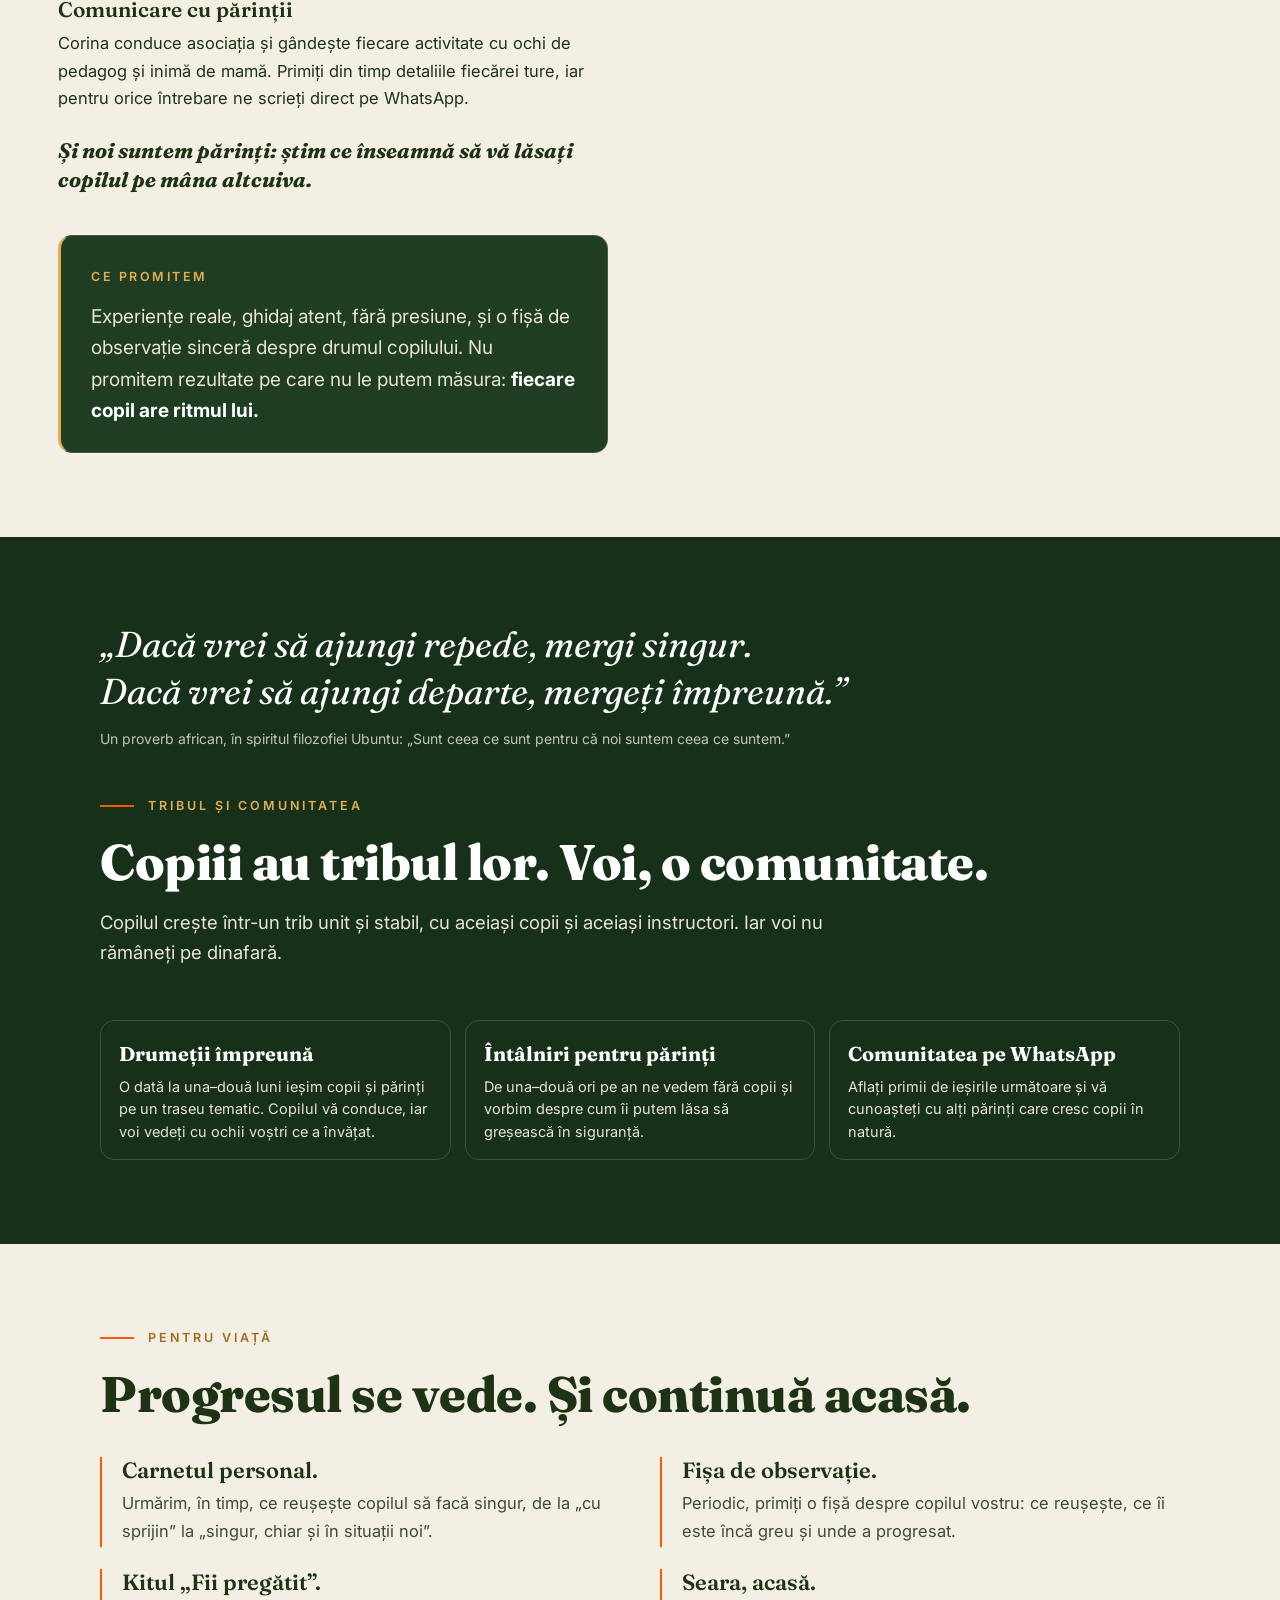
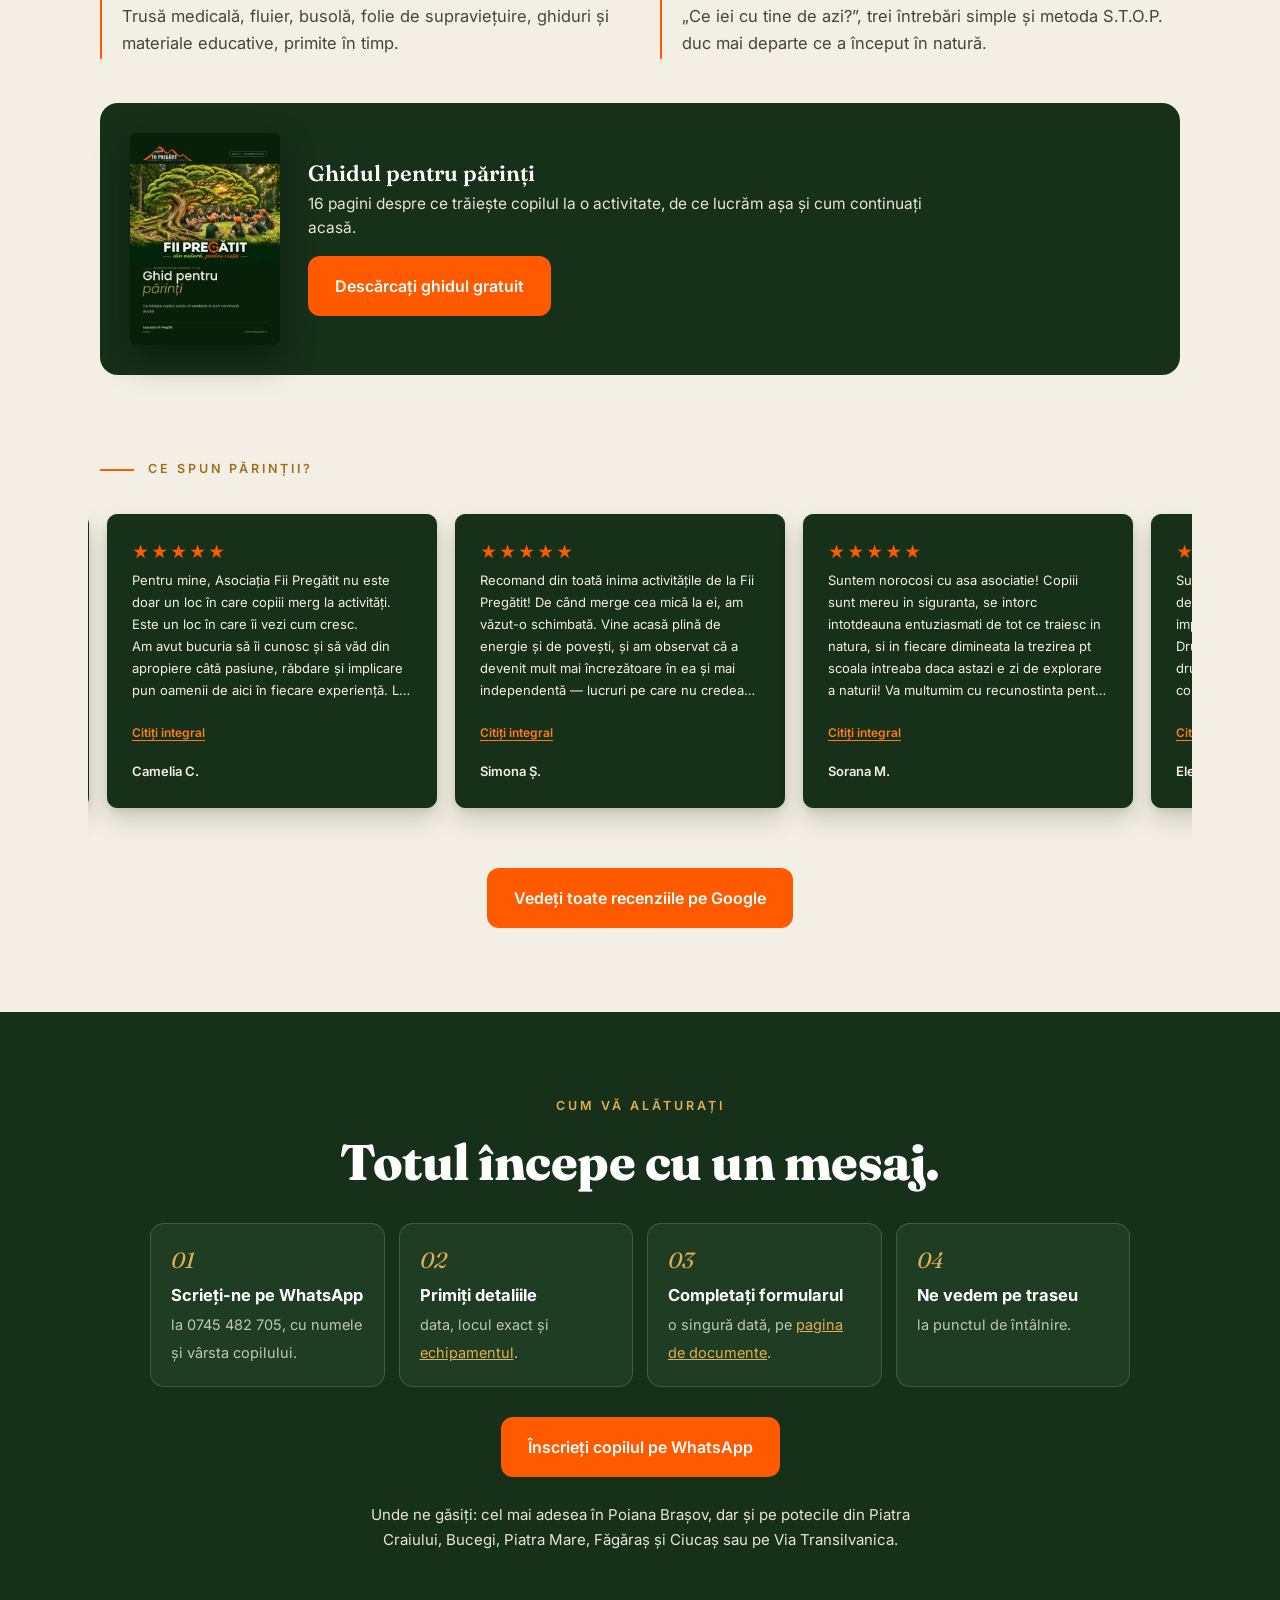
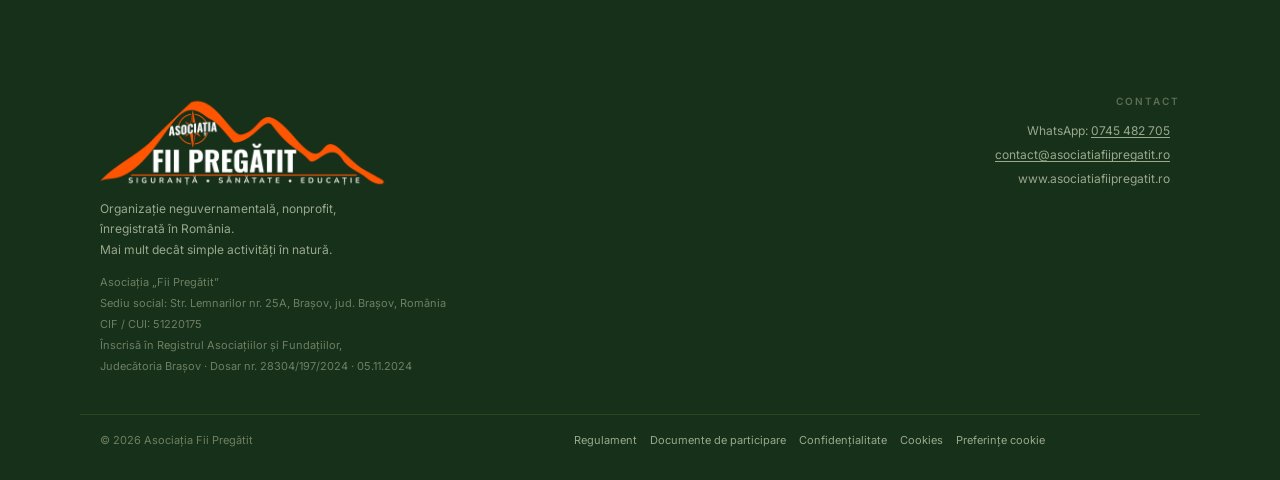
==== commit 505353e6: "Meniu pe toată lățimea pe telefon, buton „sus”, cookie-uri în subsol, casete aliniate - meniu: lângă" ====
--- a/activitati-copii-weekend-brasov/index.html
+++ b/activitati-copii-weekend-brasov/index.html
@@ -31,7 +31,7 @@
 <link crossorigin="" href="https://fonts.gstatic.com" rel="preconnect"/>
 <link href="https://fonts.googleapis.com/css2?family=Fraunces:ital,opsz,wght@0,9..144,500;0,9..144,600;0,9..144,800;1,9..144,500;1,9..144,800&amp;family=Inter:wght@400;500;600;700&amp;display=swap" rel="stylesheet"/>
 <link href="https://cdn.jsdelivr.net/npm/@tabler/icons-webfont@3/dist/tabler-icons.min.css" rel="stylesheet"/>
-<script defer="" src="/cookies.js?v=2-17301a"></script>
+<script defer="" src="/cookies.js?v=3"></script>
 <script defer="" src="/analytics.js"></script>
 <script defer="" src="/protection.js"></script>
 <script type="application/ld+json">
@@ -158,7 +158,8 @@
 @media(max-width:640px){.page-nav .page-menu-toggle{font-size:0!important;gap:0;padding-inline:13px}.page-nav .page-menu-toggle span{font-size:18px;line-height:1}}
 </style>
 <style>:where(img[width][height]){width:auto;height:auto}</style>
-<link href="/butoane-evidentiate.css?v=5" rel="stylesheet"/>
+<link href="/butoane-evidentiate.css?v=7" rel="stylesheet"/>
+<script defer src="/meniu.js?v=2"></script>
 </head><body>
 
 <style>
@@ -936,5 +937,6 @@
  }catch(error){showAll()}
 })();
 </script>
+<a aria-label="Mergi sus de tot" class="afp-sus" href="#" title="Sus"><i aria-hidden="true" class="ti ti-arrow-up"></i></a>
 </body>
 </html>
--- a/butoane-evidentiate.css
+++ b/butoane-evidentiate.css
@@ -1,6 +1,6 @@
 /* Butoanele spre Articole și spre programul de weekend: aspectul lor obișnuit, plus bordură aurie și undă aurie la 3 secunde */
 .afp-evidentiat{position:relative;isolation:isolate}
-.afp-evidentiat::after{content:"";position:absolute;inset:-1px;border:2px solid #e2ae55;border-radius:inherit;pointer-events:none;animation:afpUnda 3s ease-out infinite}
+.afp-evidentiat::after{content:"";position:absolute;inset:-1px;border:1px solid #e2ae55;border-radius:inherit;pointer-events:none;animation:afpUnda 3s ease-out infinite}
 @keyframes afpUnda{0%{box-shadow:0 0 0 0 rgba(226,174,85,.75)}35%{box-shadow:0 0 0 12px rgba(226,174,85,0)}100%{box-shadow:0 0 0 0 rgba(226,174,85,0)}}
 @media(prefers-reduced-motion:reduce){.afp-evidentiat::after{animation:none}}
 /* Butoanele portocalii: unda e portocalie */
@@ -13,3 +13,17 @@
 .nav .nav-links-wrap,.nav .afp-header-links,.page-nav .page-nav-actions{margin-left:auto!important;width:auto!important;max-width:100%;min-width:0;justify-content:flex-end;overflow:visible!important}
 .page-nav .page-nav-actions{flex-wrap:nowrap}
 @media(min-width:761px){.nav .nav-links-wrap{flex-wrap:wrap!important}}
+/* Meniu pe rândul de sub logo: butoanele ocupă toată lățimea (clasa o pune meniu.js) */
+nav.afp-meniu-rand-nou .nav-links-wrap,nav.afp-meniu-rand-nou .afp-header-links,nav.afp-meniu-rand-nou .page-nav-actions{width:100%!important;margin-left:0!important}
+nav.afp-meniu-rand-nou .nav-links-wrap>*,nav.afp-meniu-rand-nou .afp-header-links>*,nav.afp-meniu-rand-nou .page-nav-actions>*{flex:1 1 auto;justify-content:center;text-align:center;min-width:0}
+/* Pe telefon, un buton apăsat nu mai rămâne colorat după atingere */
+@media(hover:none){.nav .navlink:hover,.nav .nav-cta:hover,.page-nav .page-nav-link:hover{transform:none!important;border-color:rgba(169,197,149,.22)!important;background:rgba(255,255,255,.05)!important;color:#e3ecdd!important;box-shadow:0 3px 8px rgba(0,0,0,.08)!important}}
+/* Butonul „sus”, în stânga jos, la fel ca pe pagina pentru școli */
+.afp-sus{position:fixed;left:18px;bottom:22px;z-index:30;display:inline-flex;align-items:center;justify-content:center;height:34px;min-width:34px;border:1px solid rgba(255,255,255,.42);border-radius:999px;background:rgb(23 48 26 / .94);color:#fff;text-decoration:none;box-shadow:0 7px 18px rgba(16,56,14,.24);-webkit-backdrop-filter:blur(8px);backdrop-filter:blur(8px);transition:transform .2s ease,background .2s ease,box-shadow .2s ease}
+.afp-sus i{font-size:15px}
+.afp-sus{opacity:0;visibility:hidden;transition:opacity .25s ease,visibility .25s ease,transform .2s ease,background .2s ease,box-shadow .2s ease}
+.afp-sus.afp-sus-vizibil{opacity:1;visibility:visible}
+@media(hover:hover){.afp-sus:hover{background:#ff5502;transform:translateY(-2px);box-shadow:0 10px 22px rgba(255,85,2,.26)}}
+.afp-sus:focus-visible{outline:2px solid #ff5502;outline-offset:3px}
+@media(max-width:520px){.afp-sus{left:9px;bottom:10px;height:32px;min-width:32px}.afp-sus i{font-size:14px}}
+@media(prefers-reduced-motion:reduce){.afp-sus{transition:none}.afp-sus:hover{transform:none}}
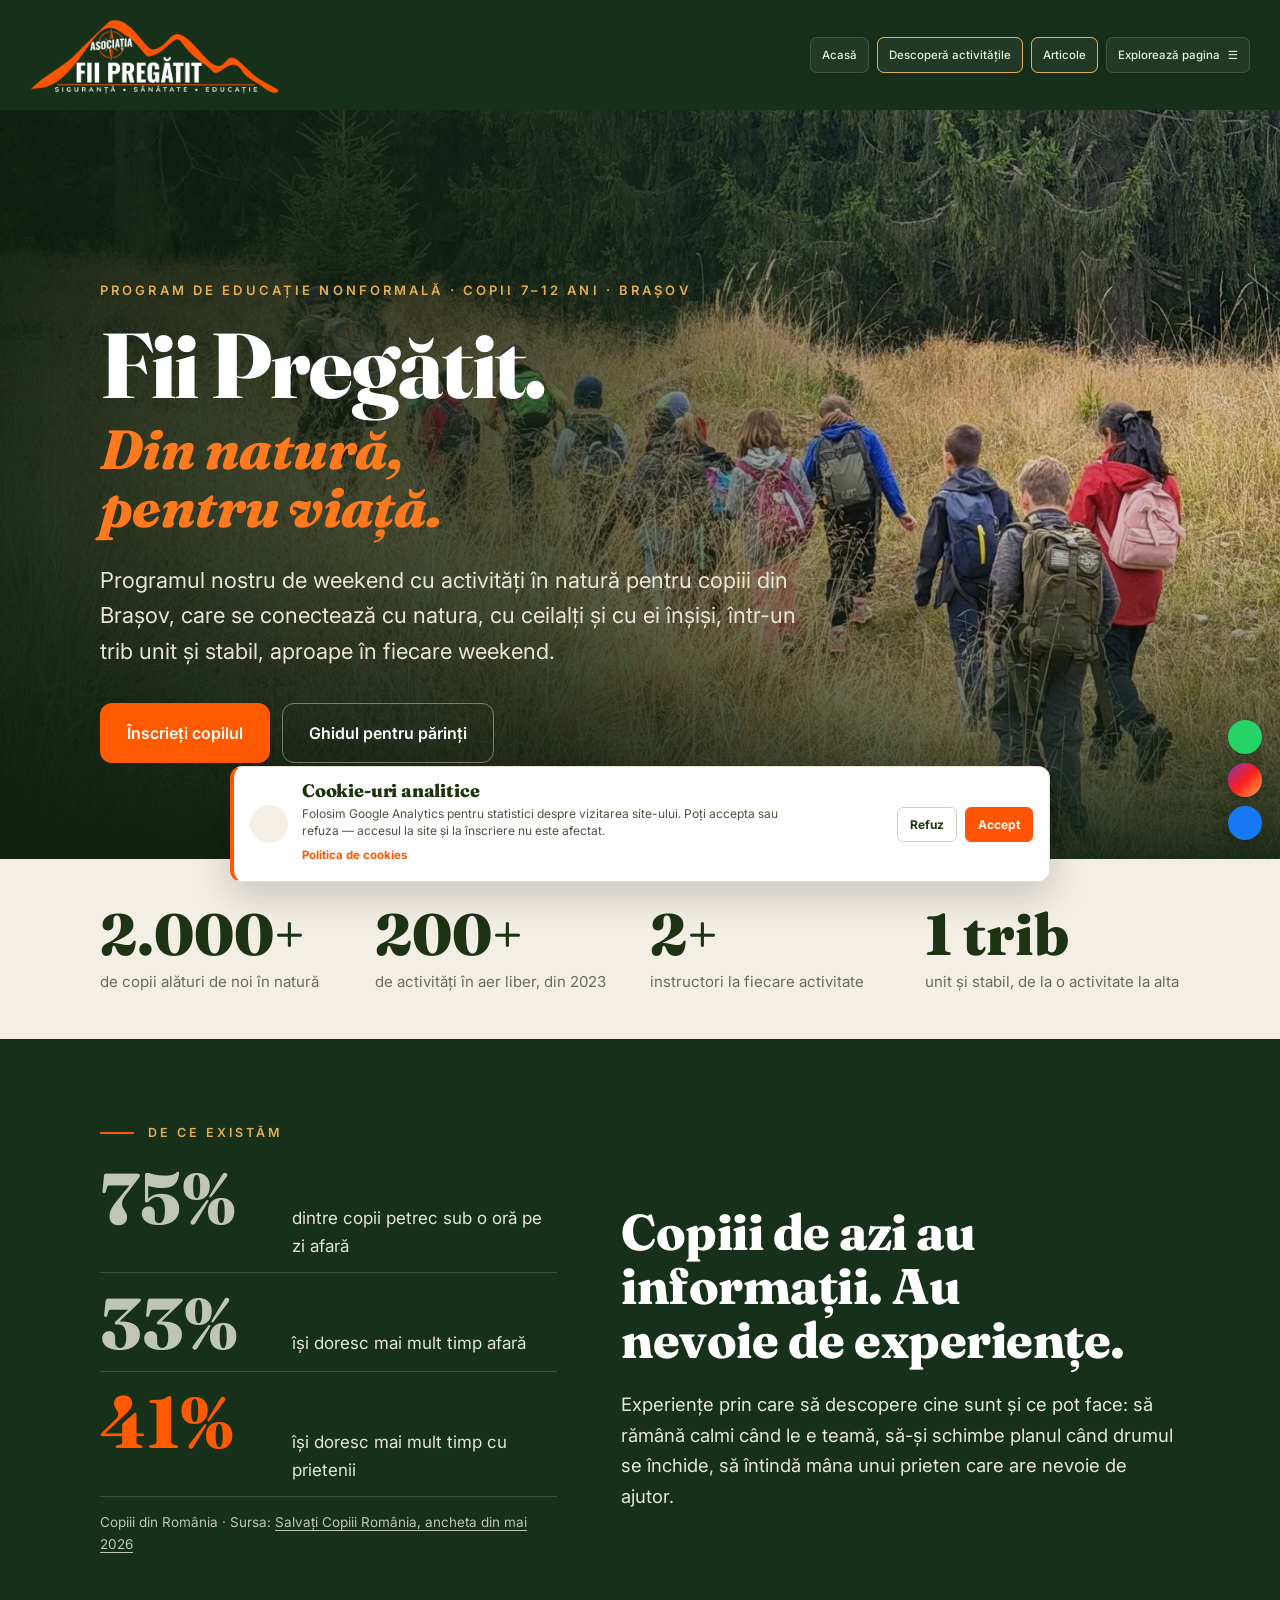
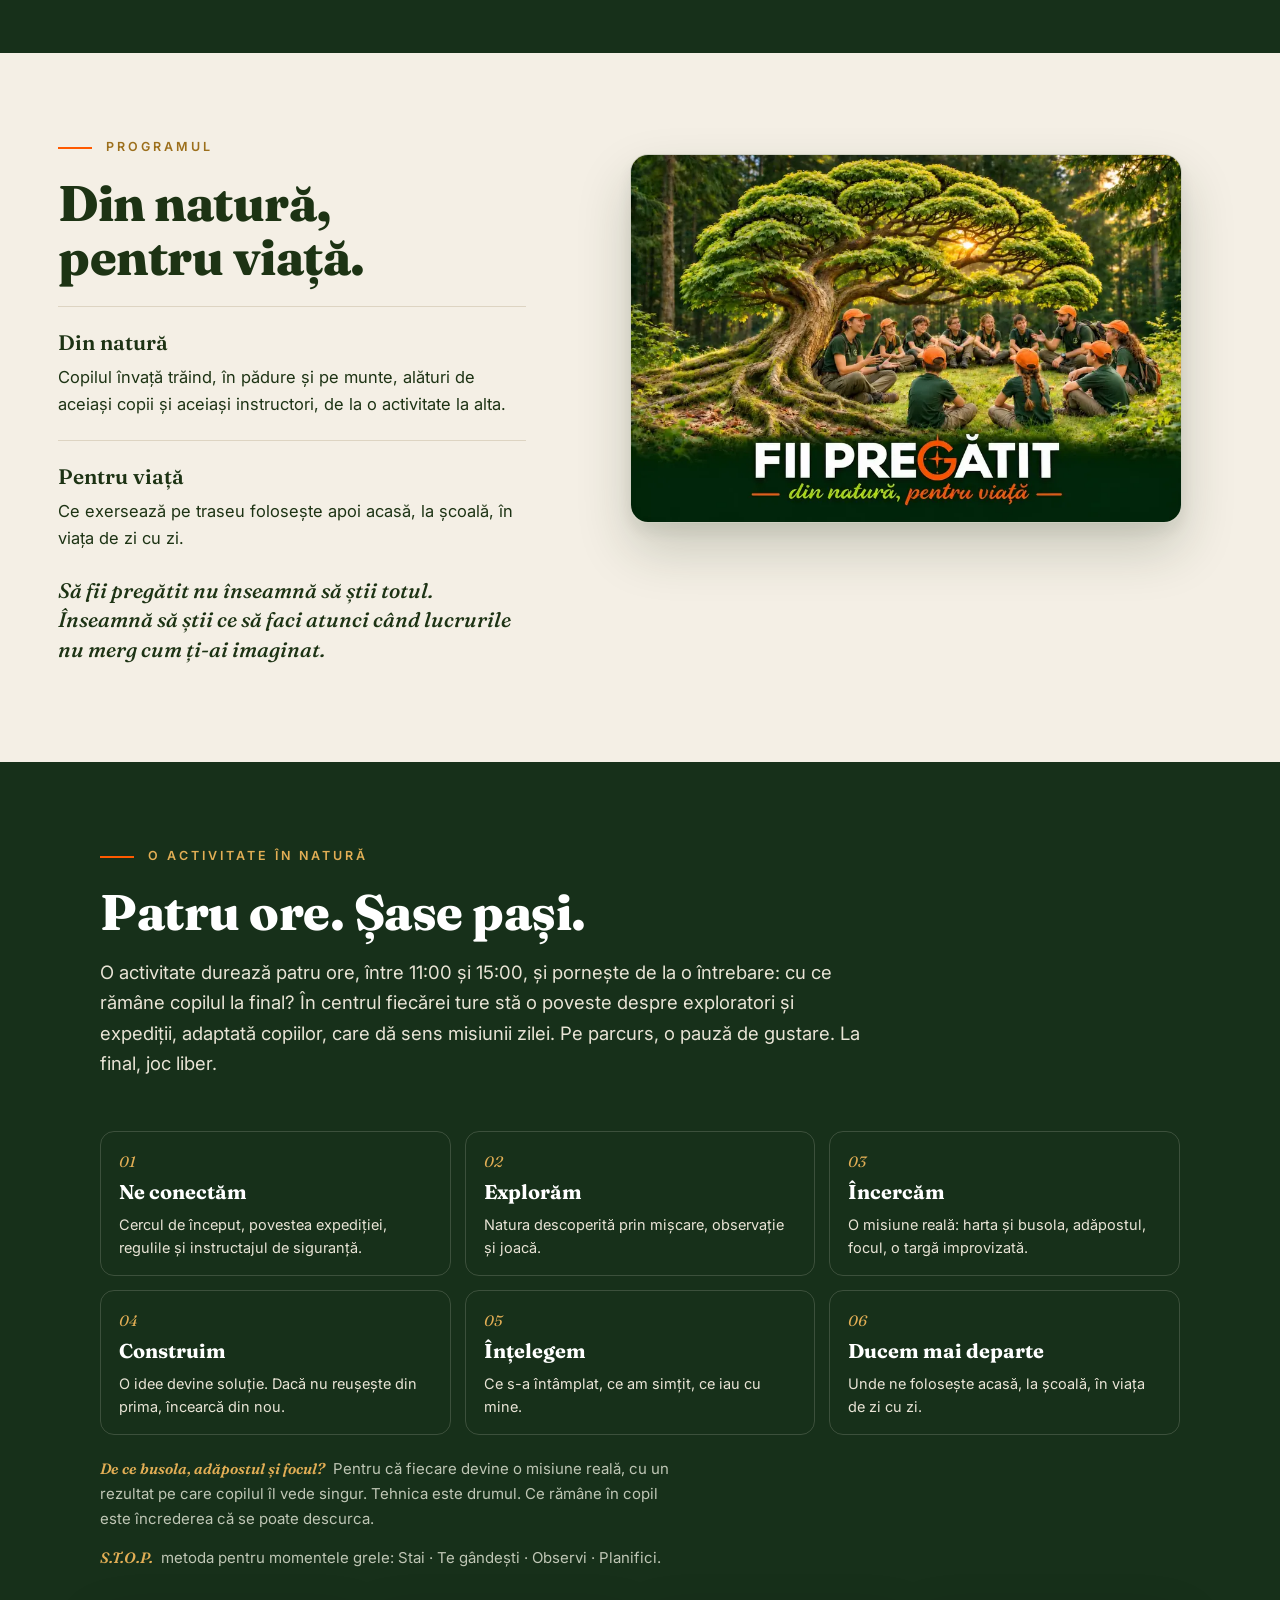
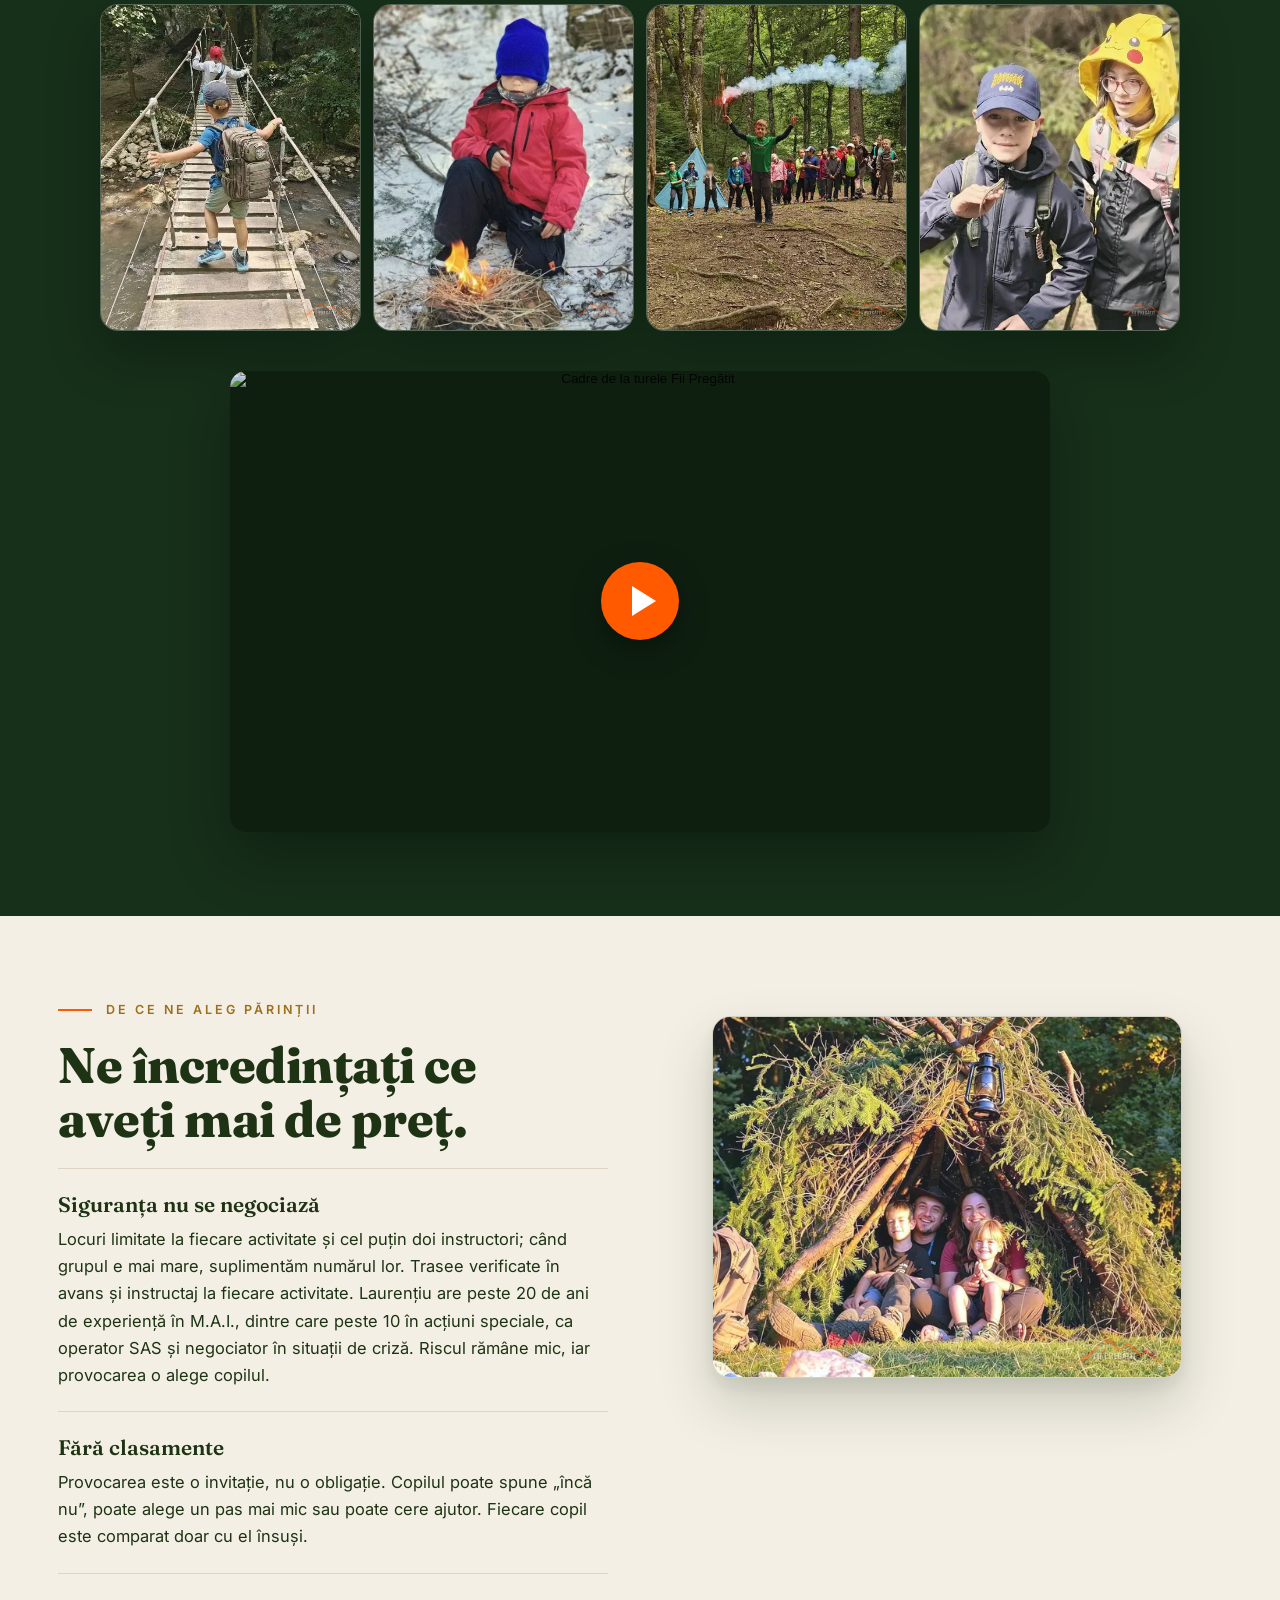
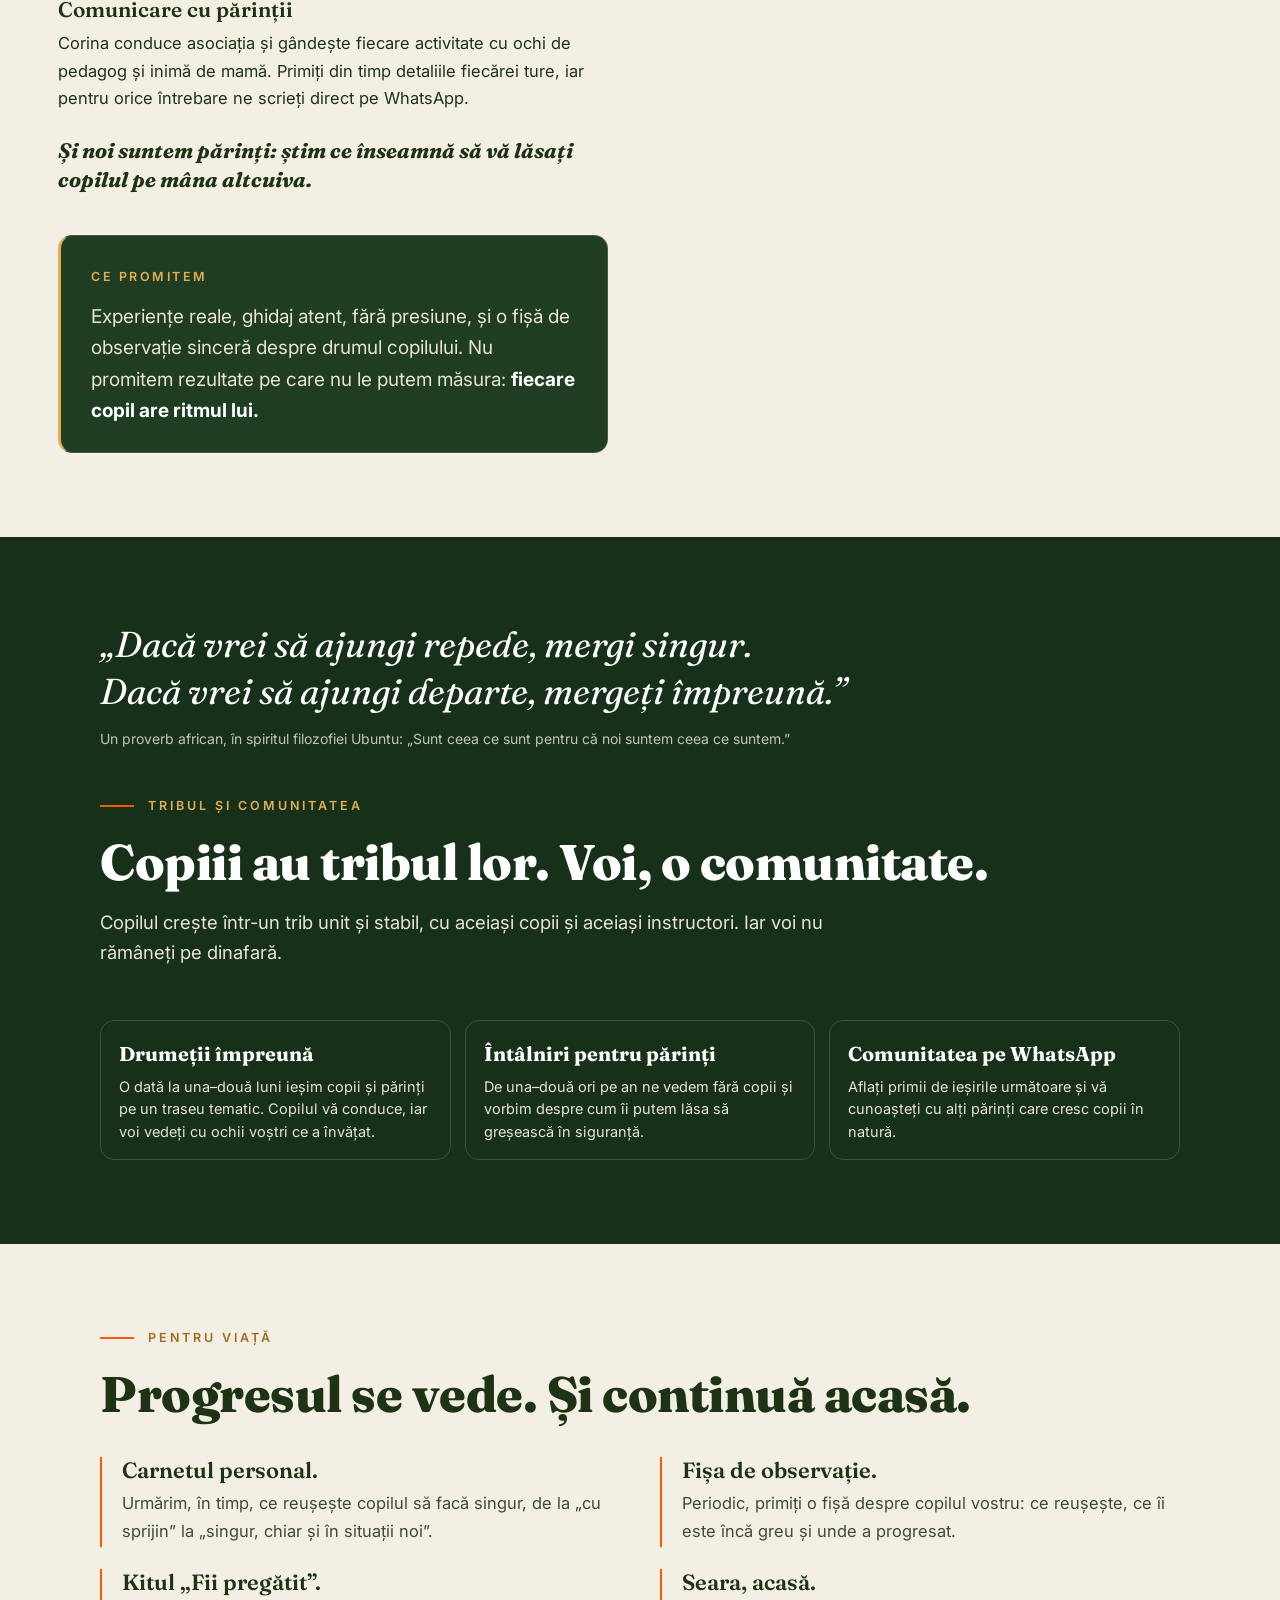
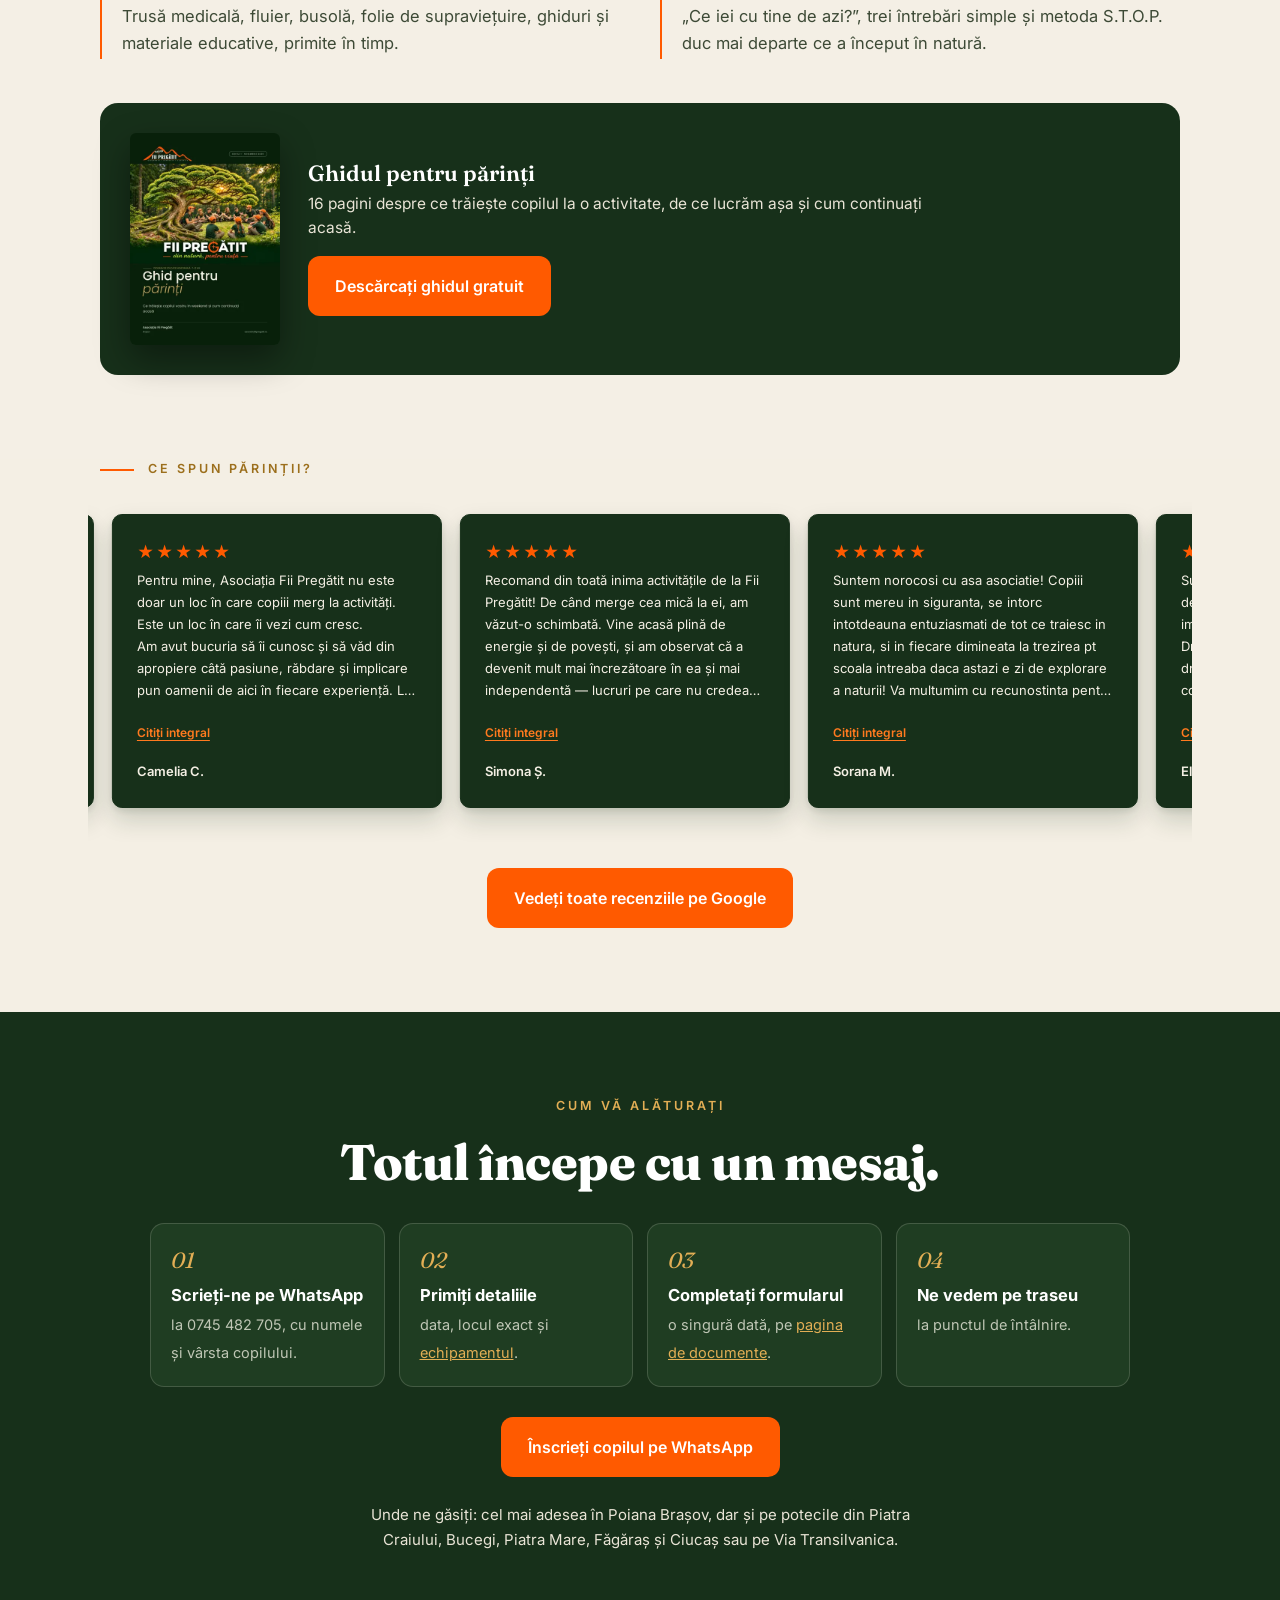
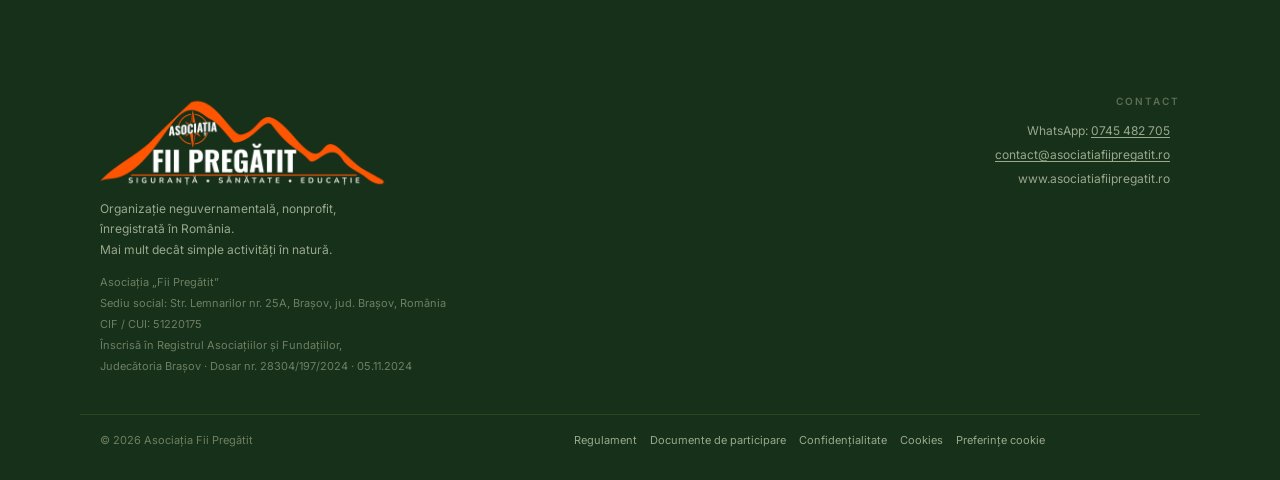
==== commit 1c2061c2: "Titluri care nu se rup aiurea, „Cum lucrăm” ca buton, săgeata sus după primul ecran - casetele de ac" ====
--- a/activitati-copii-weekend-brasov/index.html
+++ b/activitati-copii-weekend-brasov/index.html
@@ -158,8 +158,8 @@
 @media(max-width:640px){.page-nav .page-menu-toggle{font-size:0!important;gap:0;padding-inline:13px}.page-nav .page-menu-toggle span{font-size:18px;line-height:1}}
 </style>
 <style>:where(img[width][height]){width:auto;height:auto}</style>
-<link href="/butoane-evidentiate.css?v=7" rel="stylesheet"/>
-<script defer src="/meniu.js?v=2"></script>
+<link href="/butoane-evidentiate.css?v=8" rel="stylesheet"/>
+<script defer src="/meniu.js?v=3"></script>
 </head><body>
 
 <style>
--- a/butoane-evidentiate.css
+++ b/butoane-evidentiate.css
@@ -27,3 +27,10 @@
 .afp-sus:focus-visible{outline:2px solid #ff5502;outline-offset:3px}
 @media(max-width:520px){.afp-sus{left:9px;bottom:10px;height:32px;min-width:32px}.afp-sus i{font-size:14px}}
 @media(prefers-reduced-motion:reduce){.afp-sus{transition:none}.afp-sus:hover{transform:none}}
+/* Undă aurie fără bordură (ex. „Cum lucrăm, pas cu pas”) */
+.afp-unda{position:relative;isolation:isolate}
+.afp-unda::after{content:"";position:absolute;inset:-1px;border-radius:inherit;pointer-events:none;animation:afpUnda 3s ease-out infinite}
+@media(prefers-reduced-motion:reduce){.afp-unda::after{animation:none}}
+/* Pagina pentru școli: săgeata „sus” apare tot după primul ecran */
+.quick-nav a[href="#sus"]{opacity:0;visibility:hidden;transition:opacity .25s ease,visibility .25s ease,transform .2s ease,background .2s ease,box-shadow .2s ease}
+.quick-nav a[href="#sus"].afp-sus-vizibil{opacity:1;visibility:visible}
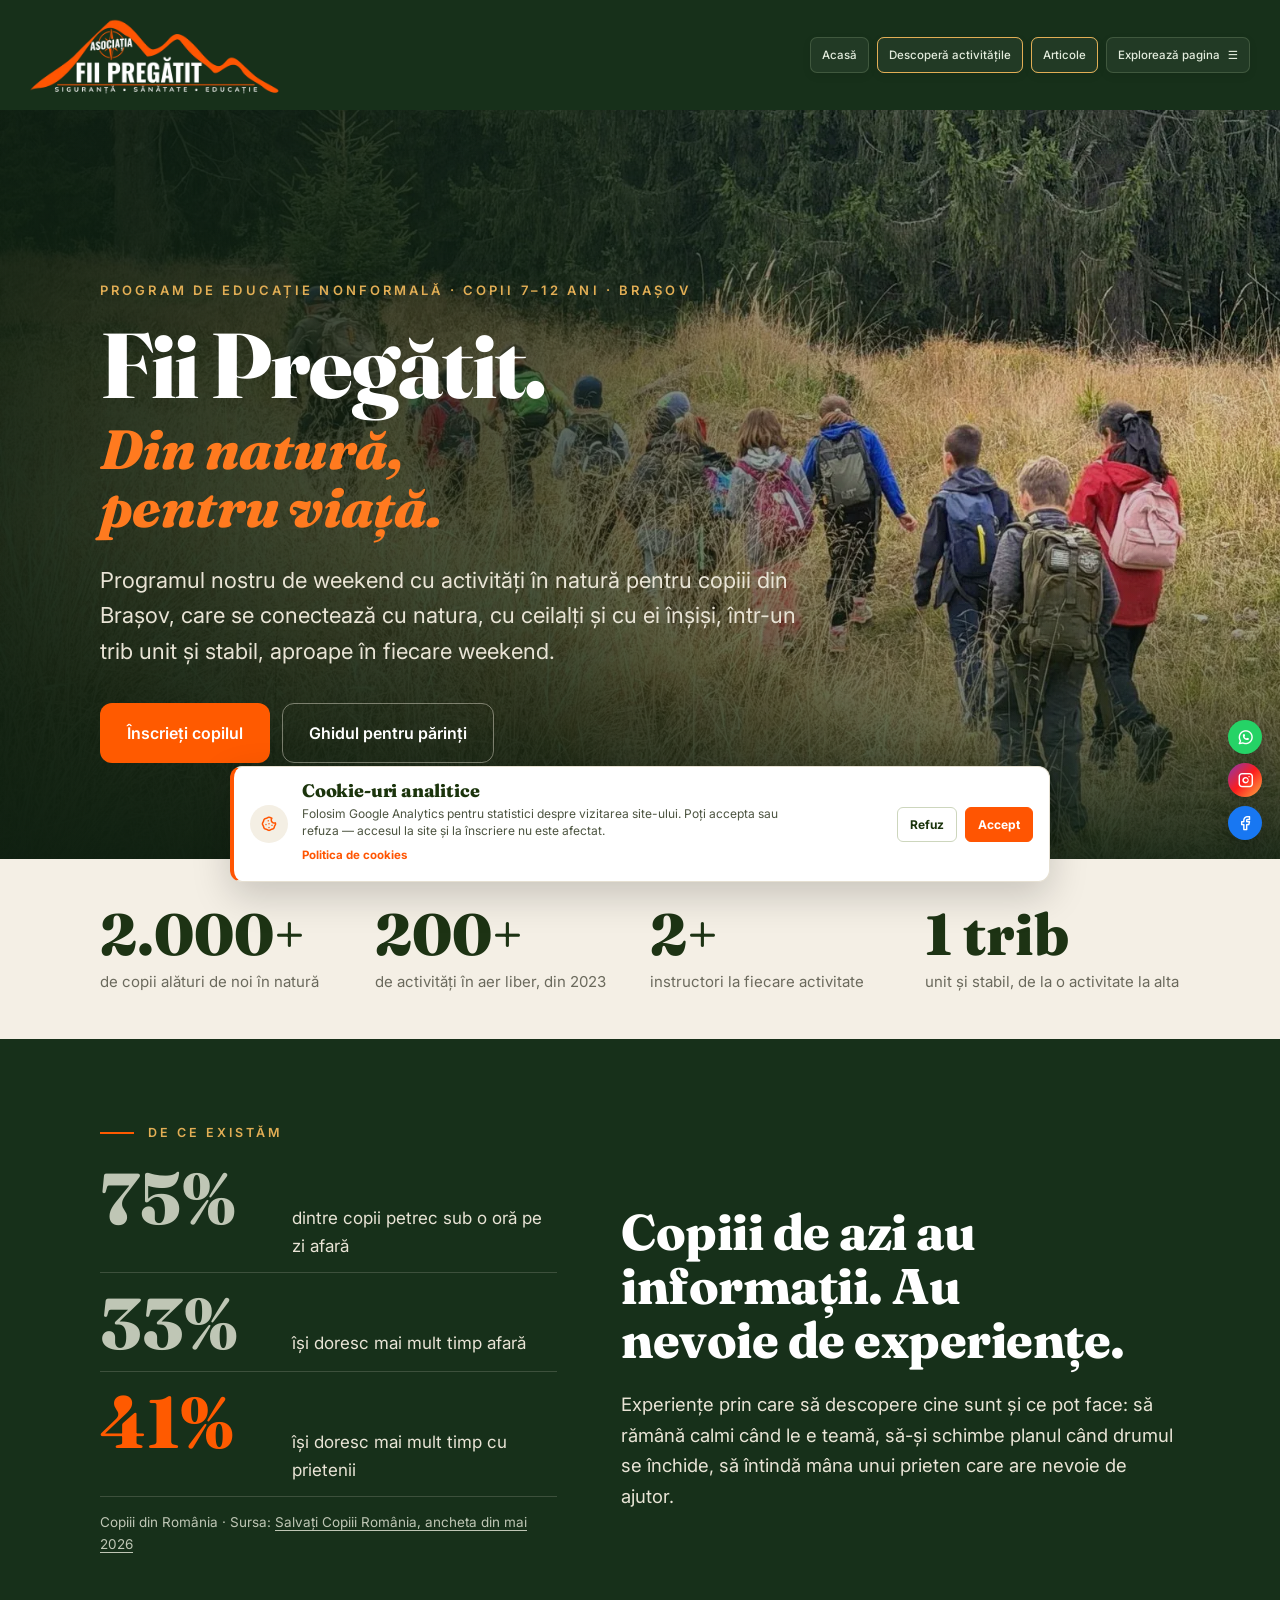
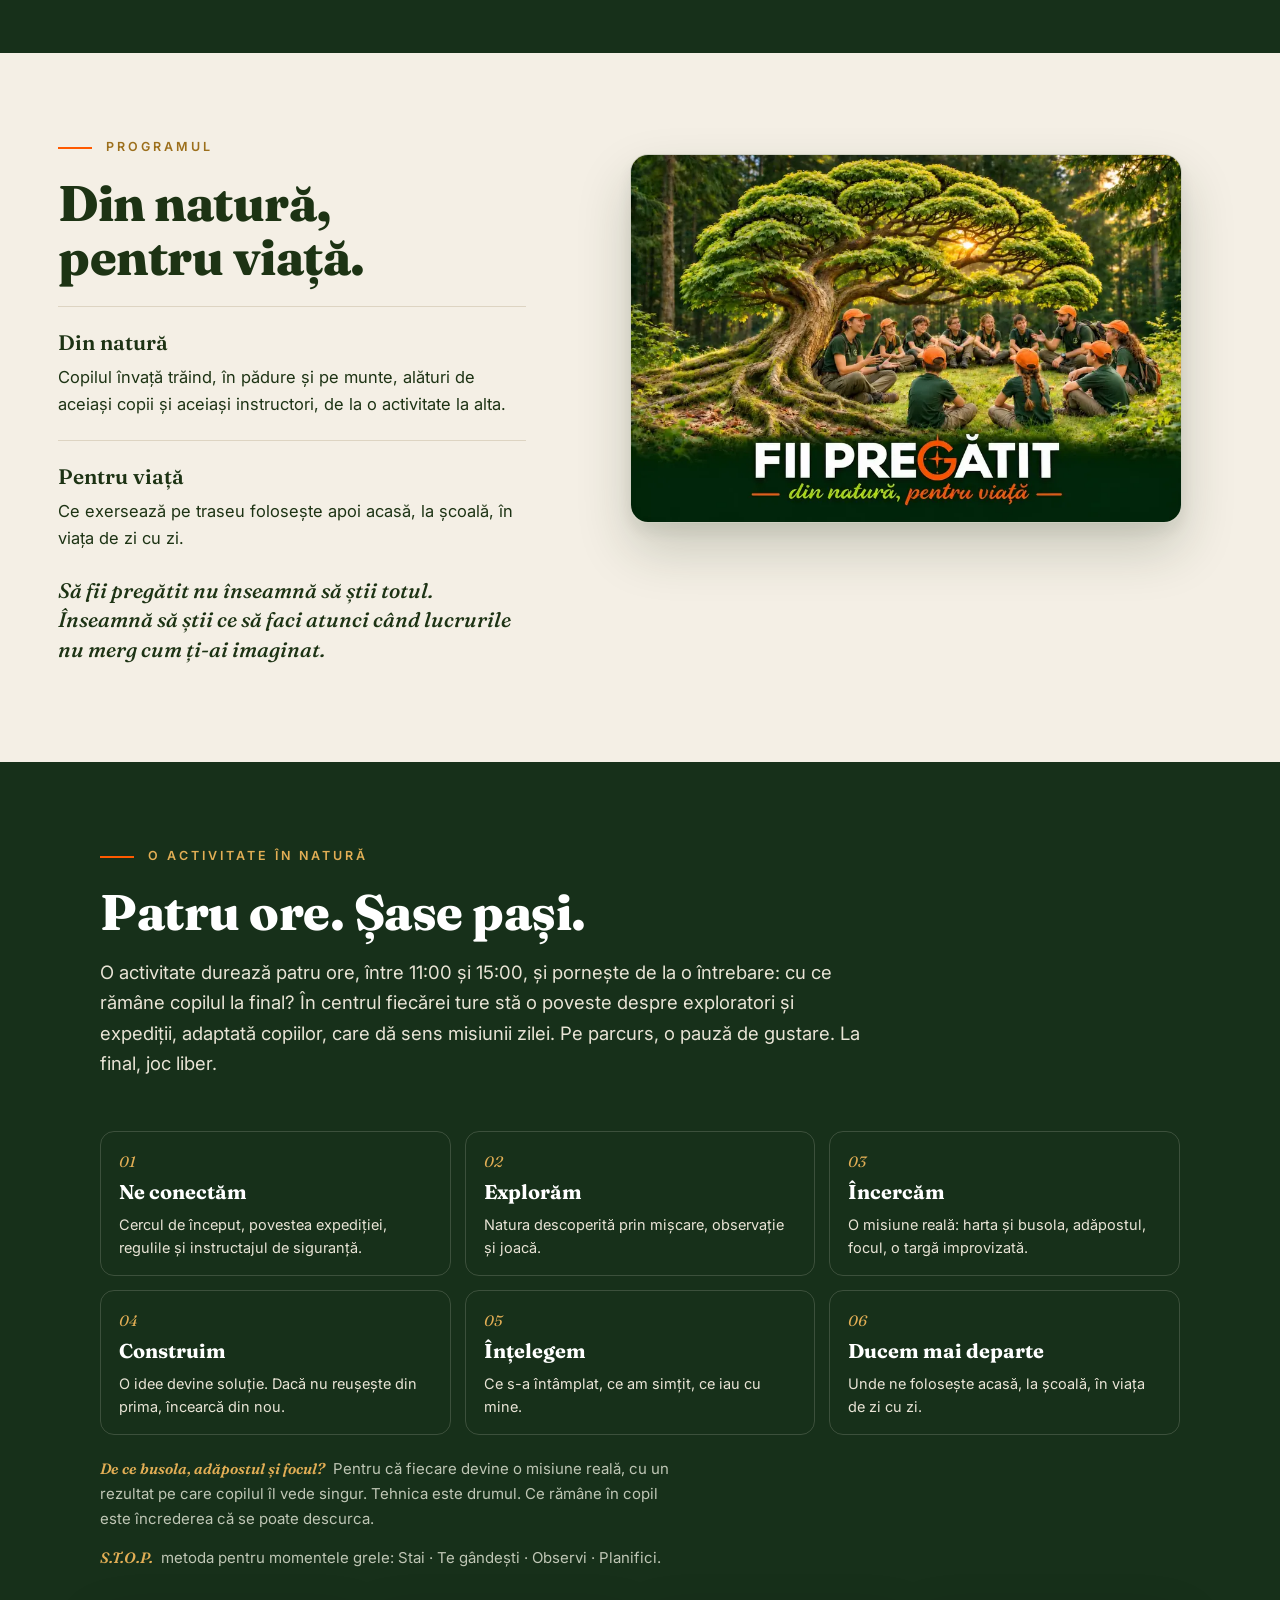
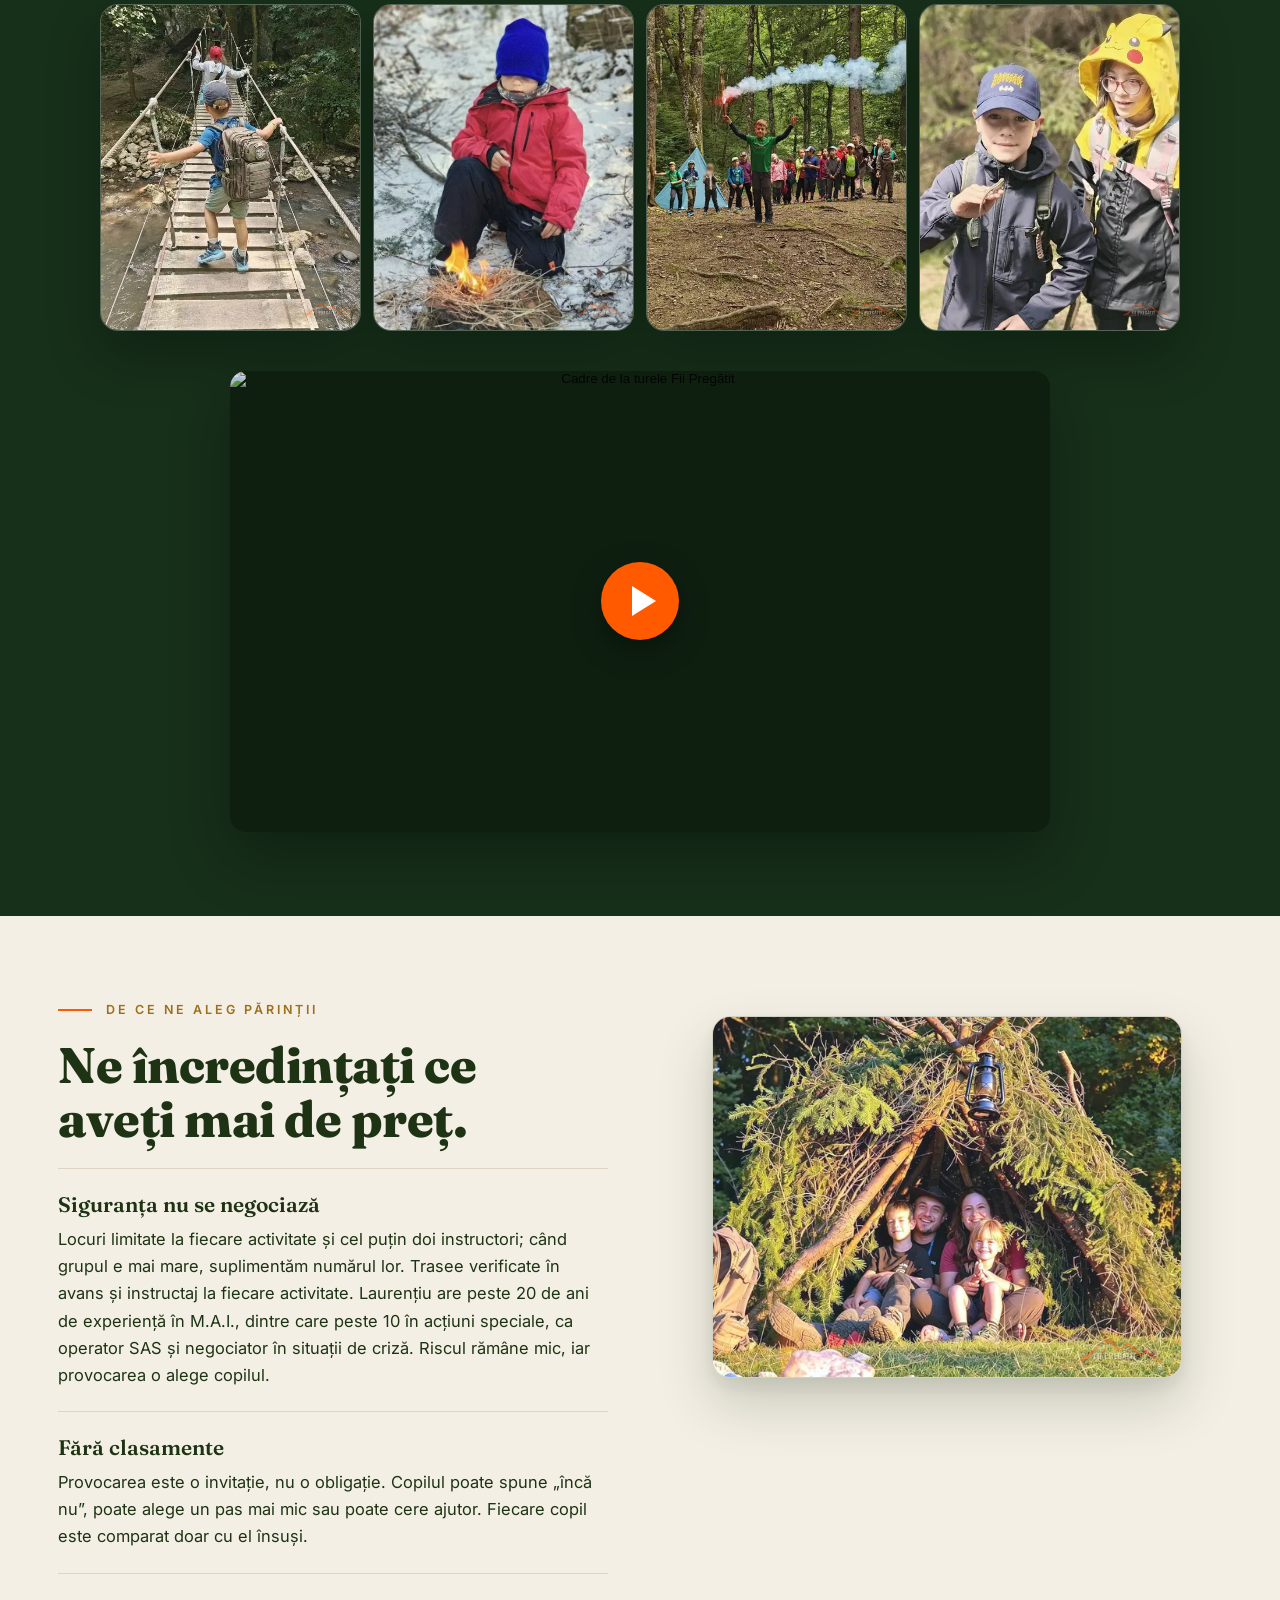
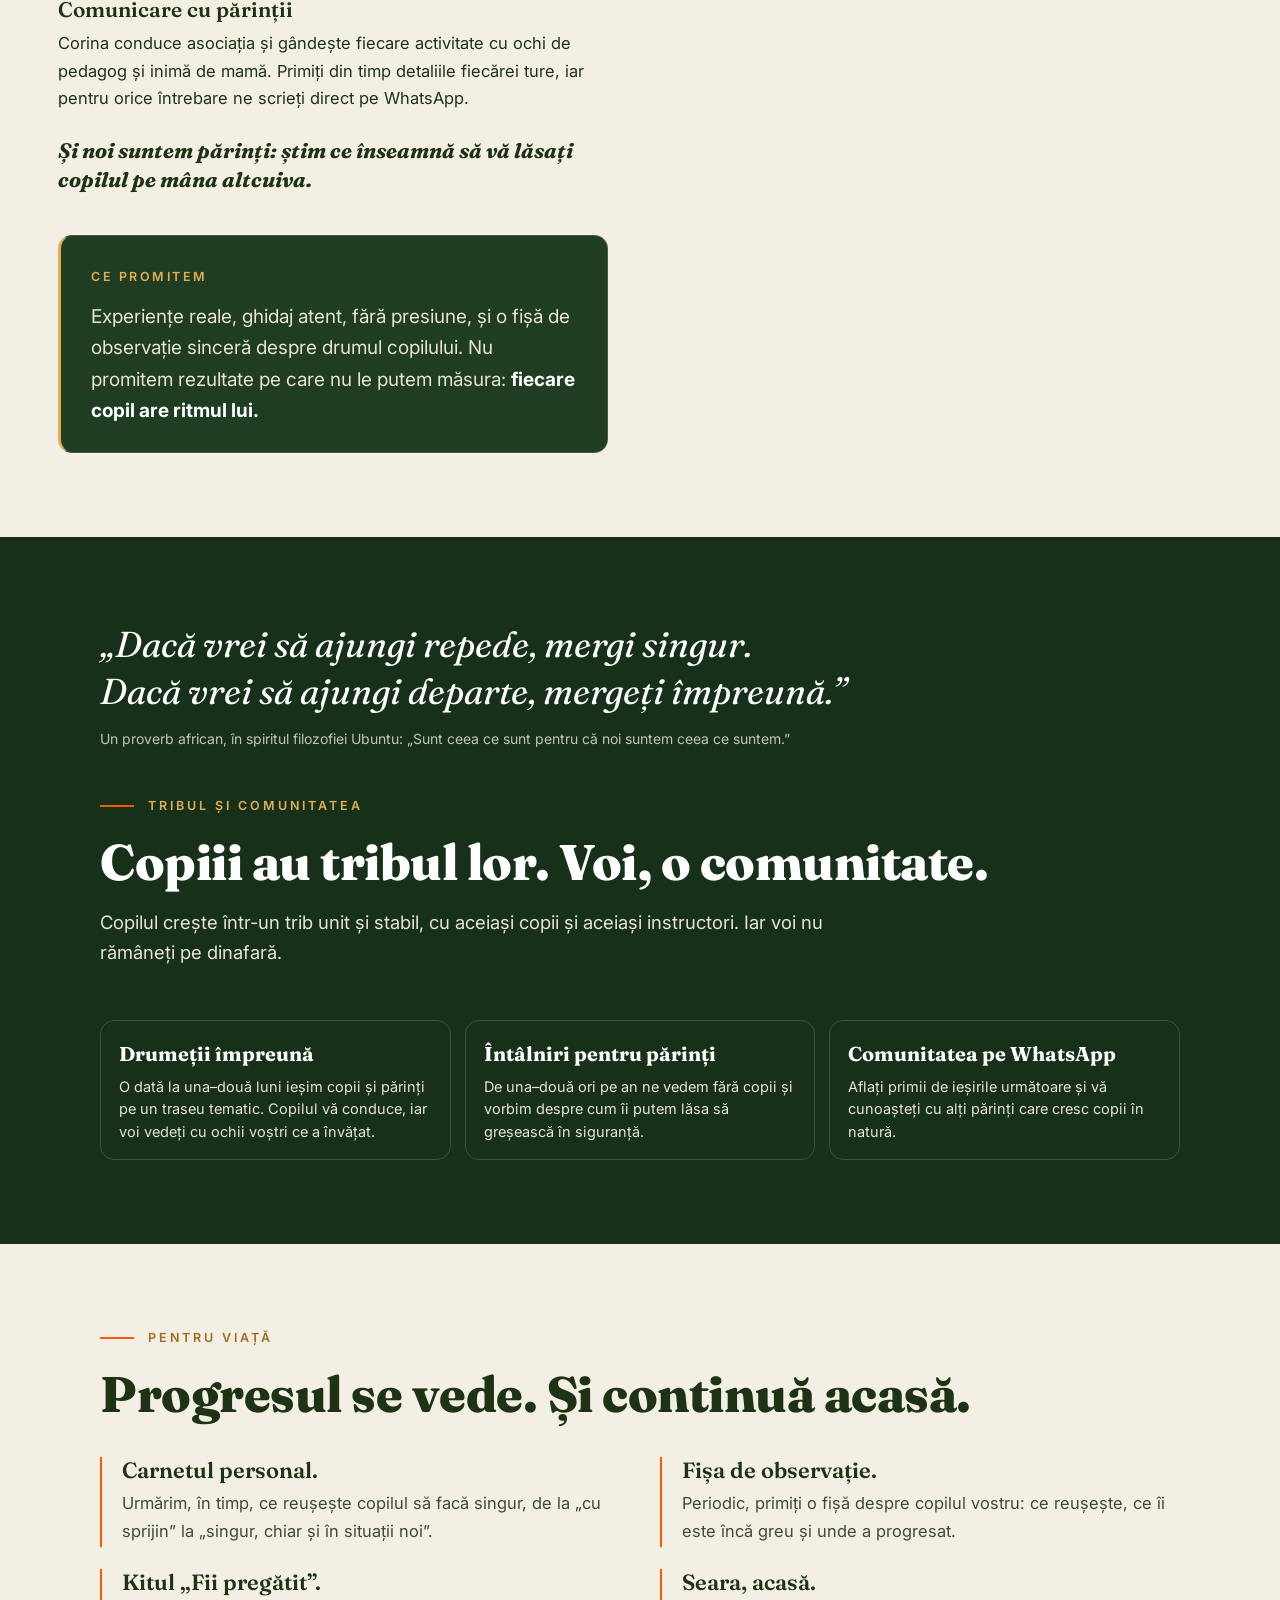
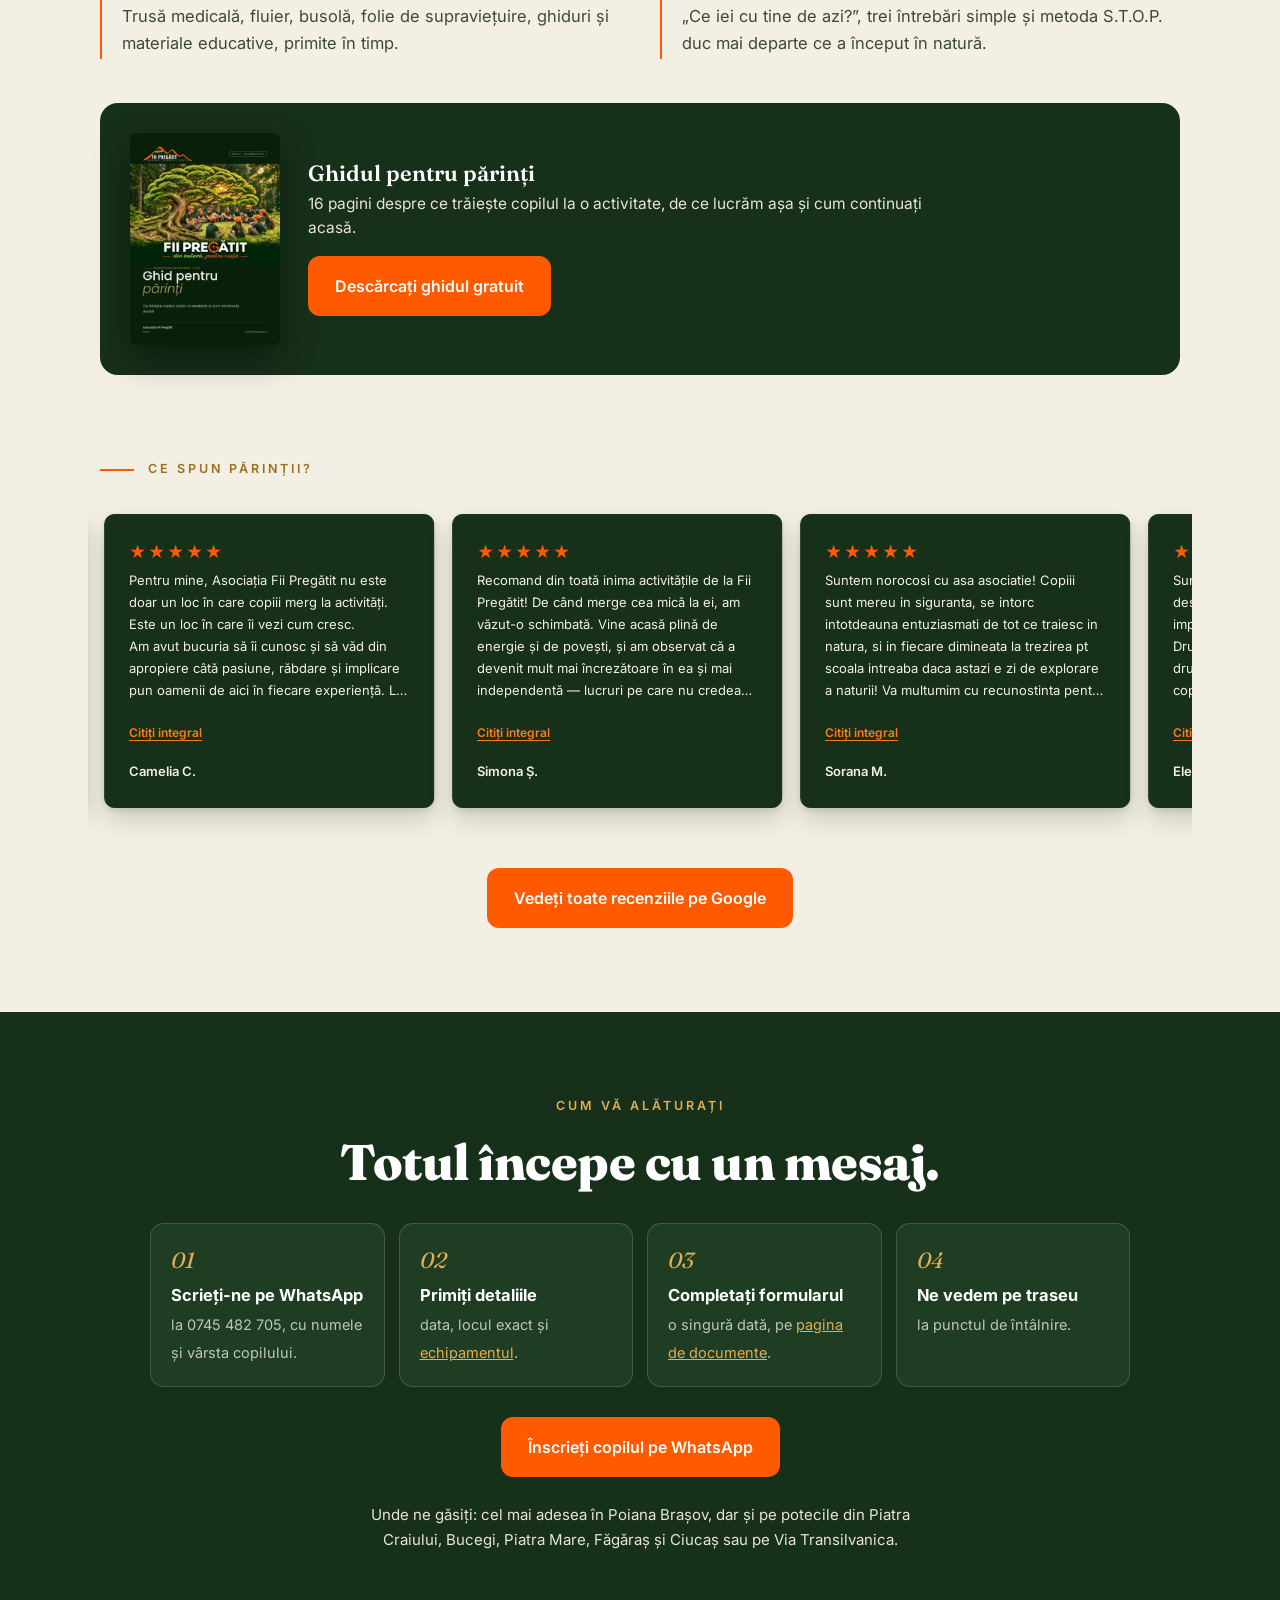
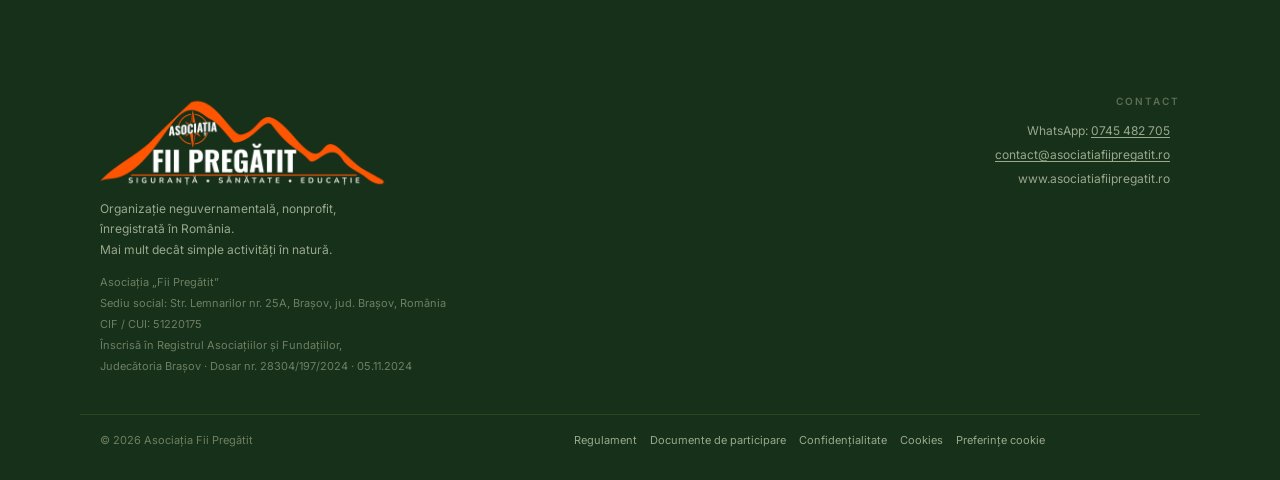
==== commit 7d74fe4b: "Weekend: text lizibil pe telefon + iconițe găzduite local - Pagina de weekend: pe telefon și tabletă" ====
--- a/activitati-copii-weekend-brasov/index.html
+++ b/activitati-copii-weekend-brasov/index.html
@@ -30,7 +30,7 @@
 <link href="https://fonts.googleapis.com" rel="preconnect"/>
 <link crossorigin="" href="https://fonts.gstatic.com" rel="preconnect"/>
 <link href="https://fonts.googleapis.com/css2?family=Fraunces:ital,opsz,wght@0,9..144,500;0,9..144,600;0,9..144,800;1,9..144,500;1,9..144,800&amp;family=Inter:wght@400;500;600;700&amp;display=swap" rel="stylesheet"/>
-<link href="https://cdn.jsdelivr.net/npm/@tabler/icons-webfont@3/dist/tabler-icons.min.css" rel="stylesheet"/>
+<link href="/assets/iconite/iconite.css?v=1" rel="stylesheet"/>
 <script defer="" src="/cookies.js?v=3"></script>
 <script defer="" src="/analytics.js"></script>
 <script defer="" src="/protection.js"></script>
@@ -160,6 +160,8 @@
 <style>:where(img[width][height]){width:auto;height:auto}</style>
 <link href="/butoane-evidentiate.css?v=8" rel="stylesheet"/>
 <script defer src="/meniu.js?v=3"></script>
+<style id="afp-hero-lizibil">/* Telefon și tabletă: același verde, mai dens sub text, ca textul alb să se citească și peste iarba luminoasă */
+@media(max-width:1000px){.hero2:after{background:linear-gradient(180deg,rgba(14,31,16,.55) 0%,rgba(14,31,16,.78) 36%,rgba(14,31,16,.86) 70%,rgba(14,31,16,.94) 100%)!important}}</style>
 </head><body>
 
 <style>
--- a/assets/iconite/iconite.css
+++ b/assets/iconite/iconite.css
@@ -0,0 +1,44 @@
+/* Iconițe Tabler (v3.53.0, licență MIT): doar cele folosite pe site, găzduite local. Iconiță nouă = se adaugă aici și în font. */
+@font-face{font-family:"tabler-icons";font-style:normal;font-weight:400;font-display:block;src:url("/assets/iconite/tabler-iconite-folosite.woff2?v=1") format("woff2")}
+.ti{font-family:"tabler-icons"!important;speak:none;font-style:normal;font-weight:normal;font-variant:normal;text-transform:none;line-height:1;-webkit-font-smoothing:antialiased;-moz-osx-font-smoothing:grayscale}
+.ti-adjustments-horizontal:before{content:"\ec38"}
+.ti-arrow-down:before{content:"\ea16"}
+.ti-arrow-up:before{content:"\ea25"}
+.ti-arrow-up-right:before{content:"\ea24"}
+.ti-books:before{content:"\eff2"}
+.ti-brand-facebook:before{content:"\ec1a"}
+.ti-brand-instagram:before{content:"\ec20"}
+.ti-brand-tiktok:before{content:"\ec73"}
+.ti-brand-whatsapp:before{content:"\ec74"}
+.ti-brand-youtube:before{content:"\ec90"}
+.ti-building:before{content:"\ea4f"}
+.ti-building-bank:before{content:"\ebe2"}
+.ti-building-community:before{content:"\ebf6"}
+.ti-bulb:before{content:"\ea51"}
+.ti-check:before{content:"\ea5e"}
+.ti-circle-check:before{content:"\ea67"}
+.ti-clock:before{content:"\ea70"}
+.ti-cookie:before{content:"\fdb1"}
+.ti-copy:before{content:"\ea7a"}
+.ti-file-percent:before{content:"\f540"}
+.ti-first-aid-kit:before{content:"\ef5f"}
+.ti-friends:before{content:"\eab0"}
+.ti-heart-handshake:before{content:"\f0f3"}
+.ti-heart-rate-monitor:before{content:"\ef61"}
+.ti-info-circle:before{content:"\eac5"}
+.ti-mail:before{content:"\eae5"}
+.ti-map-pin:before{content:"\eae8"}
+.ti-message-circle-question:before{content:"\f97d"}
+.ti-mood-kid:before{content:"\ec03"}
+.ti-phone:before{content:"\eb09"}
+.ti-player-pause:before{content:"\ed45"}
+.ti-player-play:before{content:"\ed46"}
+.ti-reload:before{content:"\f3ae"}
+.ti-route:before{content:"\eb17"}
+.ti-school:before{content:"\ecf7"}
+.ti-shield-check:before{content:"\eb22"}
+.ti-star:before{content:"\eb2e"}
+.ti-tent:before{content:"\eefb"}
+.ti-user:before{content:"\eb4d"}
+.ti-users:before{content:"\ebf2"}
+.ti-users-group:before{content:"\fa21"}
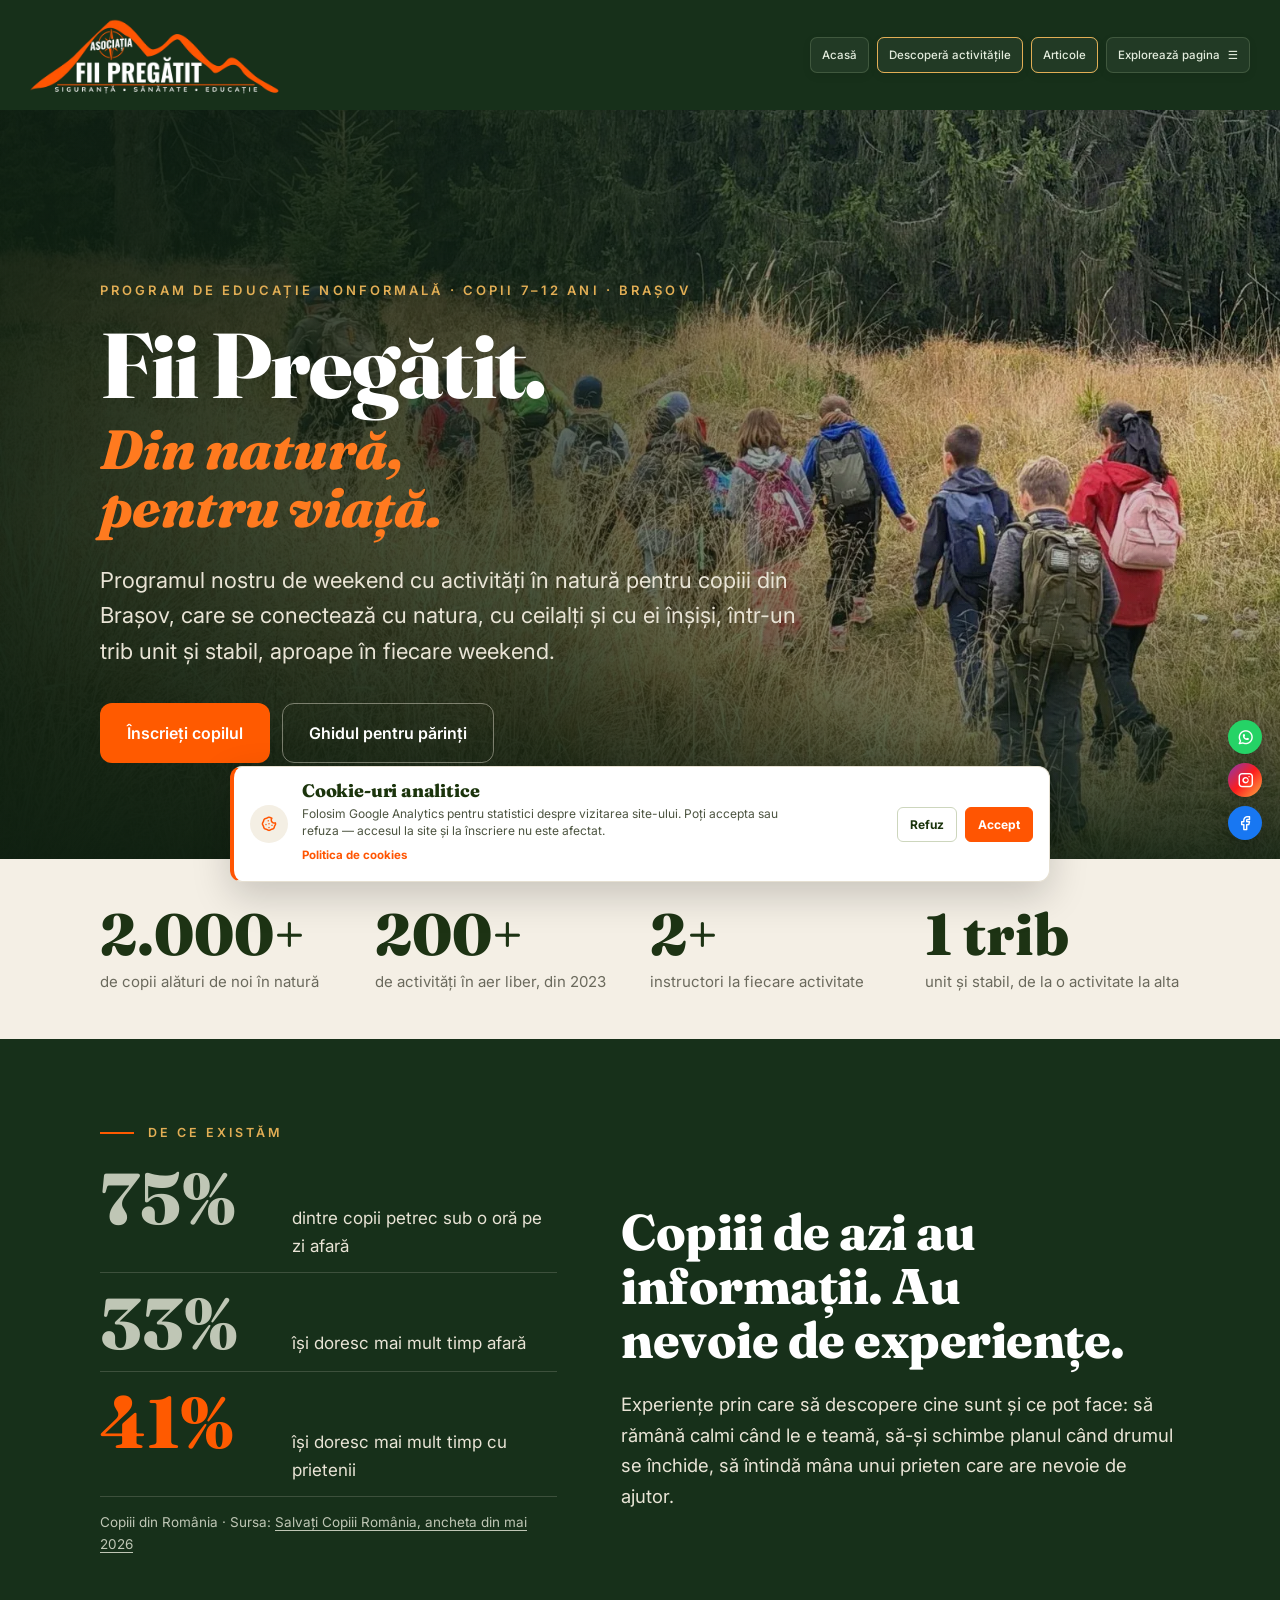
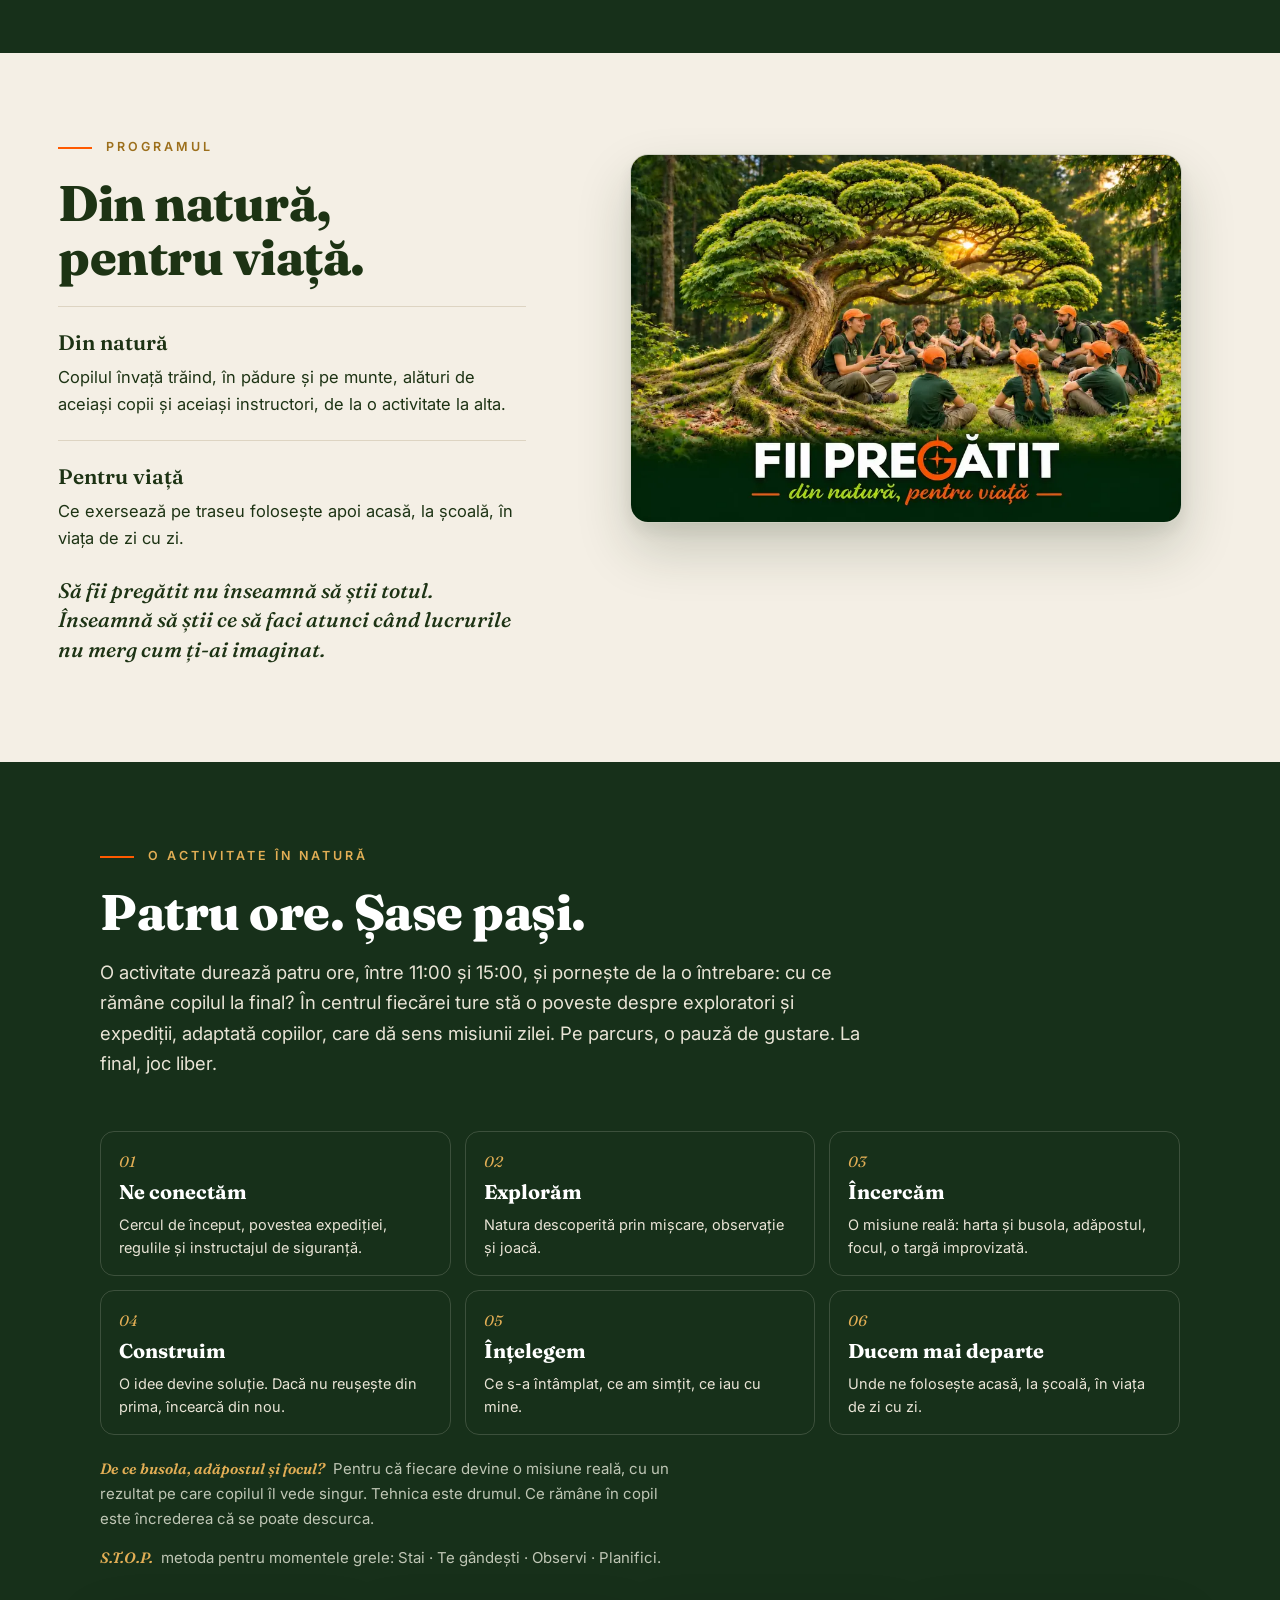
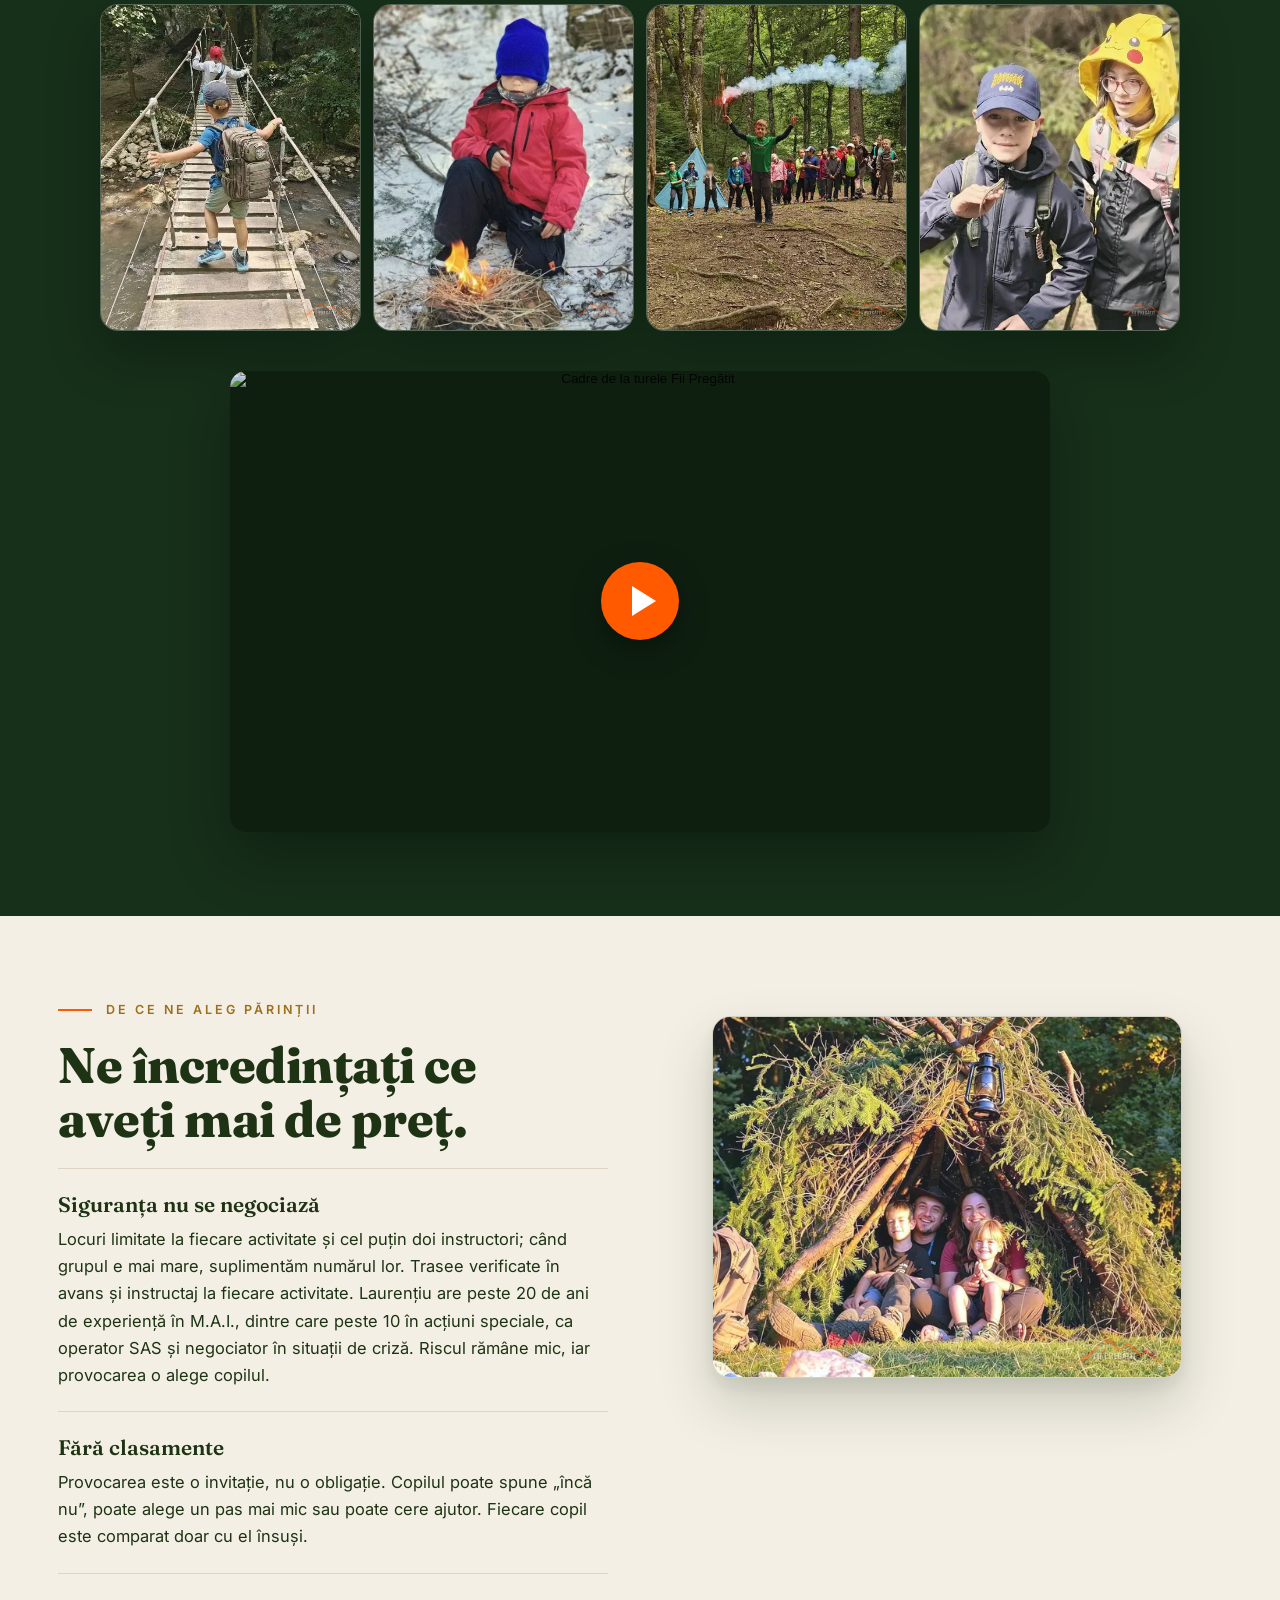
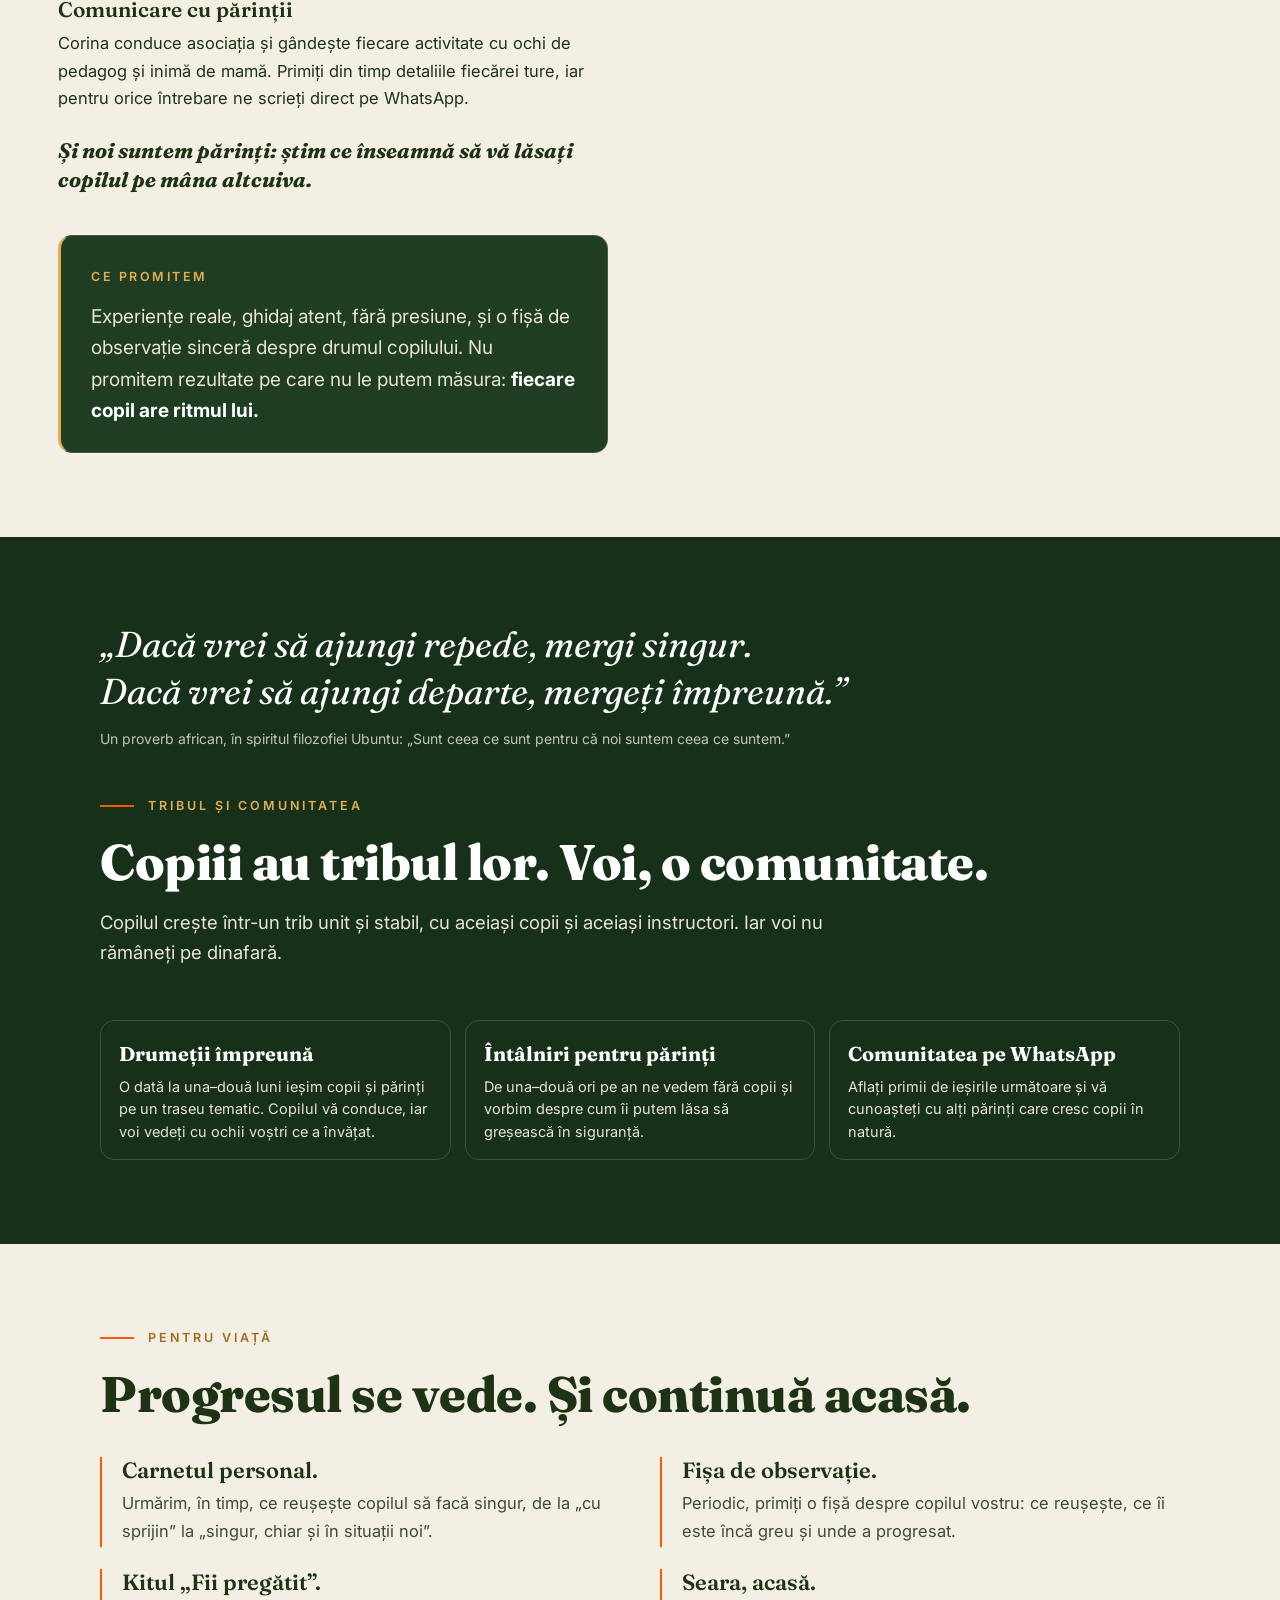
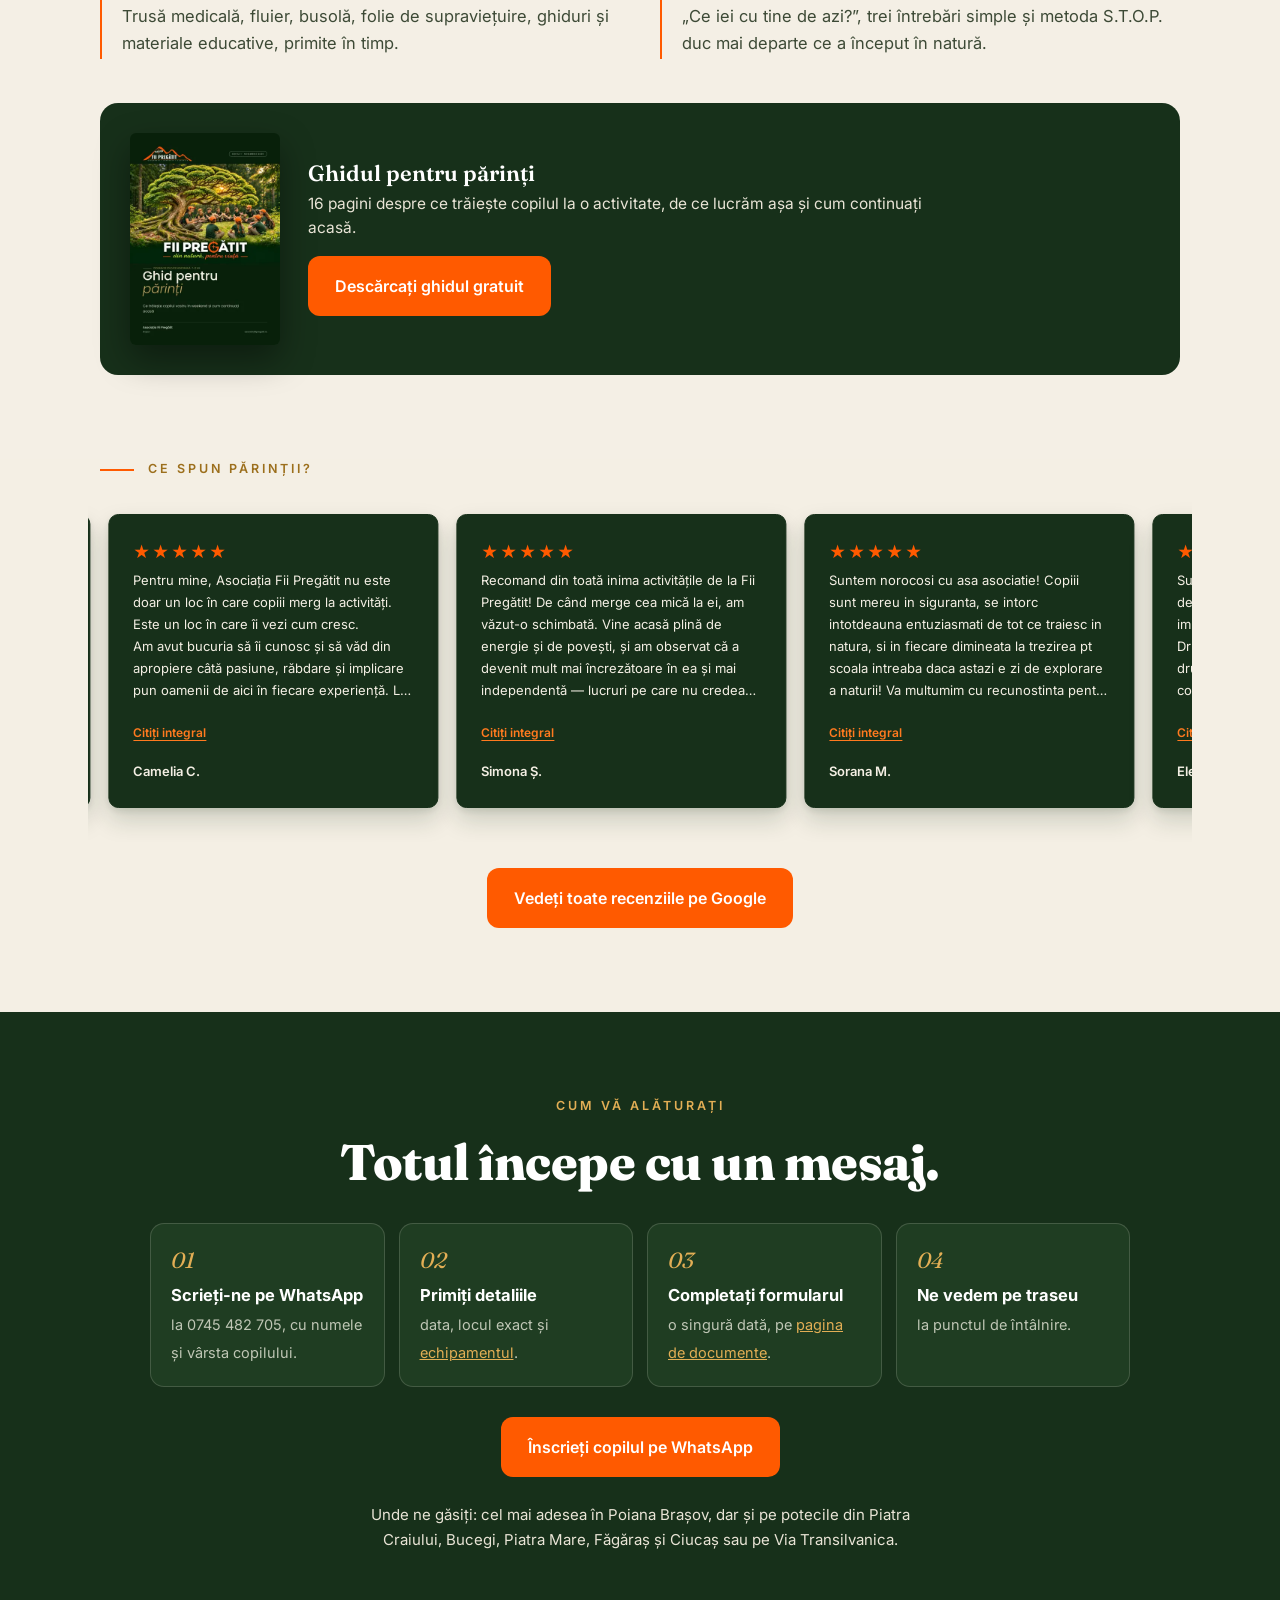
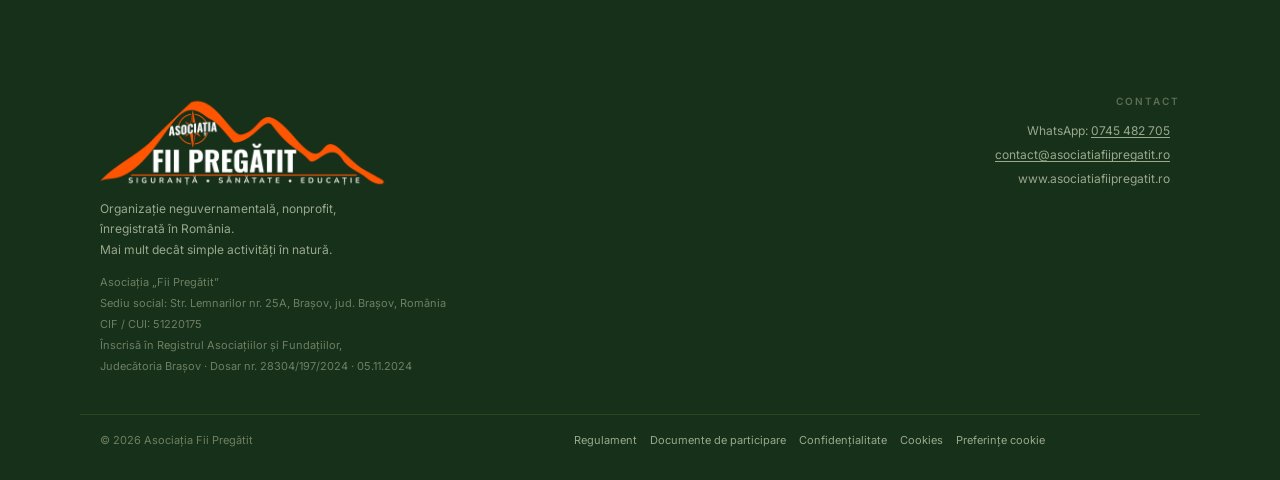
==== commit f67512eb: "Weekend: imagine nouă la distribuire, „Din natură, pentru viață" Imaginea Corinei (1200×630, 267 KB)" ====
--- a/activitati-copii-weekend-brasov/index.html
+++ b/activitati-copii-weekend-brasov/index.html
@@ -13,16 +13,16 @@
 <meta content="website" property="og:type"/>
 <meta content="Asociația Fii Pregătit" property="og:site_name"/>
 <meta content="https://asociatiafiipregatit.ro/activitati-copii-weekend-brasov/" property="og:url"/>
-<meta content="https://asociatiafiipregatit.ro/assets/imagini-share/og-activitati-copii-weekend-brasov.jpg" property="og:image"/>
+<meta content="https://asociatiafiipregatit.ro/assets/imagini-share/og-din-natura-pentru-viata.jpg" property="og:image"/>
 <meta content="image/jpeg" property="og:image:type"/>
 <meta content="1200" property="og:image:width"/>
 <meta content="630" property="og:image:height"/>
-<meta content="Fii Pregătit · din natură, pentru viață: copii în cerc cu instructorii, sub un copac mare din pădure" property="og:image:alt"/>
+<meta content="Fii Pregătit, din natură, pentru viață: Siguranță · Sănătate · Educație" property="og:image:alt"/>
 <meta content="ro_RO" property="og:locale"/>
 <meta content="summary_large_image" name="twitter:card"/>
 <meta content="Fii Pregătit · din natură, pentru viață" name="twitter:title"/>
 <meta content="Activități în natură pentru copii de 7–12 ani, în weekend, în jurul Brașovului." name="twitter:description"/>
-<meta content="https://asociatiafiipregatit.ro/assets/imagini-share/og-activitati-copii-weekend-brasov.jpg" name="twitter:image"/>
+<meta content="https://asociatiafiipregatit.ro/assets/imagini-share/og-din-natura-pentru-viata.jpg" name="twitter:image"/>
 <meta content="#17301A" name="theme-color"/>
 <link href="/assets/imagini-site/favicon-48.png" rel="icon" sizes="48x48" type="image/png"/>
 <link href="/assets/imagini-site/apple-touch-icon-180.png" rel="apple-touch-icon"/>
@@ -36,7 +36,7 @@
 <script defer="" src="/protection.js"></script>
 <script type="application/ld+json">
 {"@context":"https://schema.org","@graph":[
-{"@type":"Service","@id":"https://asociatiafiipregatit.ro/activitati-copii-weekend-brasov/#program","name":"Fii Pregătit · din natură, pentru viață","serviceType":"Program de weekend de educație nonformală în natură pentru copii","audience":{"@type":"PeopleAudience","suggestedMinAge":7,"suggestedMaxAge":12},"areaServed":[{"@type":"City","name":"Brașov"},{"@type":"Place","name":"Poiana Brașov"},{"@type":"Place","name":"Piatra Craiului"},{"@type":"Place","name":"Munții Bucegi"},{"@type":"Place","name":"Piatra Mare"},{"@type":"Place","name":"Munții Făgăraș"},{"@type":"Place","name":"Munții Ciucaș"},{"@type":"Place","name":"Via Transilvanica"}],"description":"Program de weekend cu activități de educație nonformală în natură pentru copii de 7–12 ani, în jurul Brașovului.","slogan":"Din natură, pentru viață","url":"https://asociatiafiipregatit.ro/activitati-copii-weekend-brasov/","image":"https://asociatiafiipregatit.ro/assets/imagini-share/og-activitati-copii-weekend-brasov.jpg","provider":{"@id":"https://asociatiafiipregatit.ro/#organization"}},
+{"@type":"Service","@id":"https://asociatiafiipregatit.ro/activitati-copii-weekend-brasov/#program","name":"Fii Pregătit · din natură, pentru viață","serviceType":"Program de weekend de educație nonformală în natură pentru copii","audience":{"@type":"PeopleAudience","suggestedMinAge":7,"suggestedMaxAge":12},"areaServed":[{"@type":"City","name":"Brașov"},{"@type":"Place","name":"Poiana Brașov"},{"@type":"Place","name":"Piatra Craiului"},{"@type":"Place","name":"Munții Bucegi"},{"@type":"Place","name":"Piatra Mare"},{"@type":"Place","name":"Munții Făgăraș"},{"@type":"Place","name":"Munții Ciucaș"},{"@type":"Place","name":"Via Transilvanica"}],"description":"Program de weekend cu activități de educație nonformală în natură pentru copii de 7–12 ani, în jurul Brașovului.","slogan":"Din natură, pentru viață","url":"https://asociatiafiipregatit.ro/activitati-copii-weekend-brasov/","image":"https://asociatiafiipregatit.ro/assets/imagini-share/og-din-natura-pentru-viata.jpg","provider":{"@id":"https://asociatiafiipregatit.ro/#organization"}},
 {"@type":"NGO","@id":"https://asociatiafiipregatit.ro/#organization","name":"Asociația Fii Pregătit","url":"https://asociatiafiipregatit.ro/","logo":"https://asociatiafiipregatit.ro/assets/imagini-site/LOGO-OFFICIAL.png","telephone":"+40745482705","email":"contact@asociatiafiipregatit.ro","address":{"@type":"PostalAddress","streetAddress":"Str. Lemnarilor nr. 25A","addressLocality":"Brașov","addressRegion":"Brașov","addressCountry":"RO"}},
 {"@type":"BreadcrumbList","itemListElement":[{"@type":"ListItem","position":1,"name":"Acasă","item":"https://asociatiafiipregatit.ro/"},{"@type":"ListItem","position":2,"name":"Program de weekend","item":"https://asociatiafiipregatit.ro/activitati-copii-weekend-brasov/"}]}
 ]}
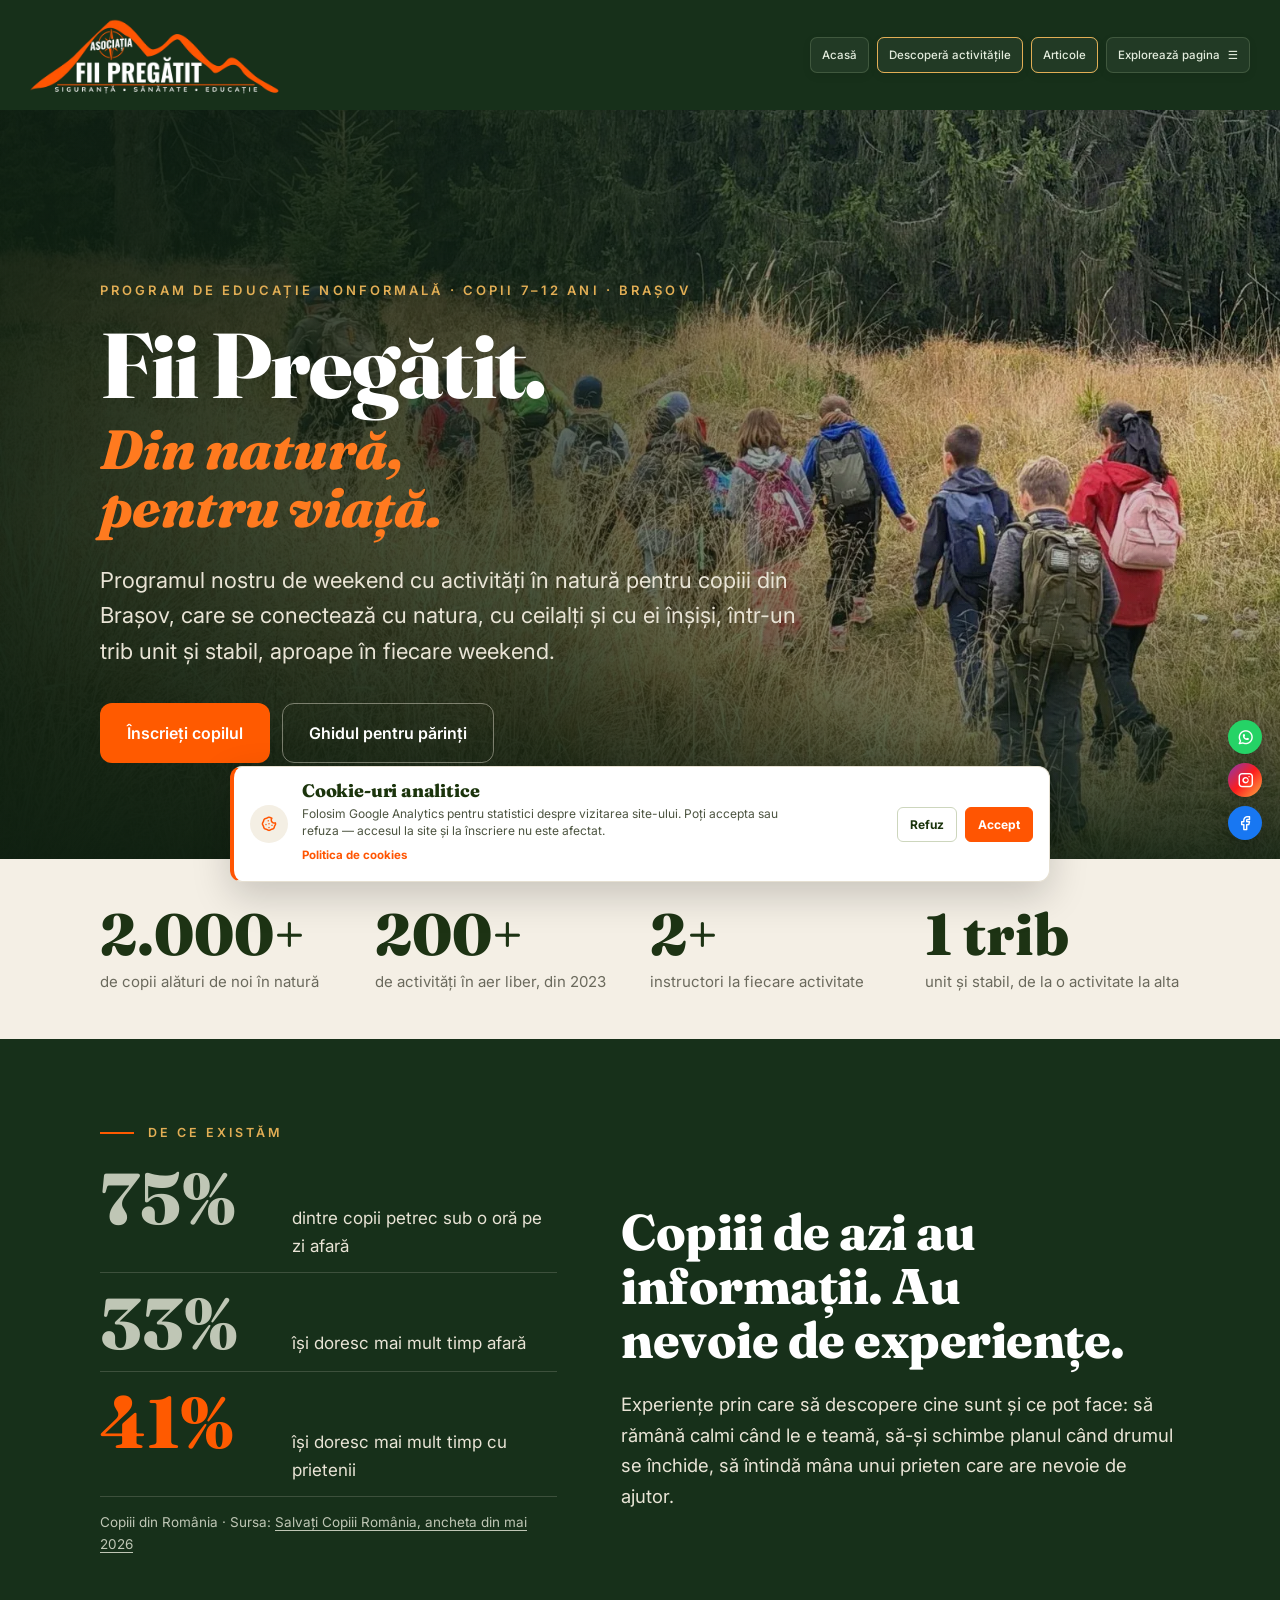
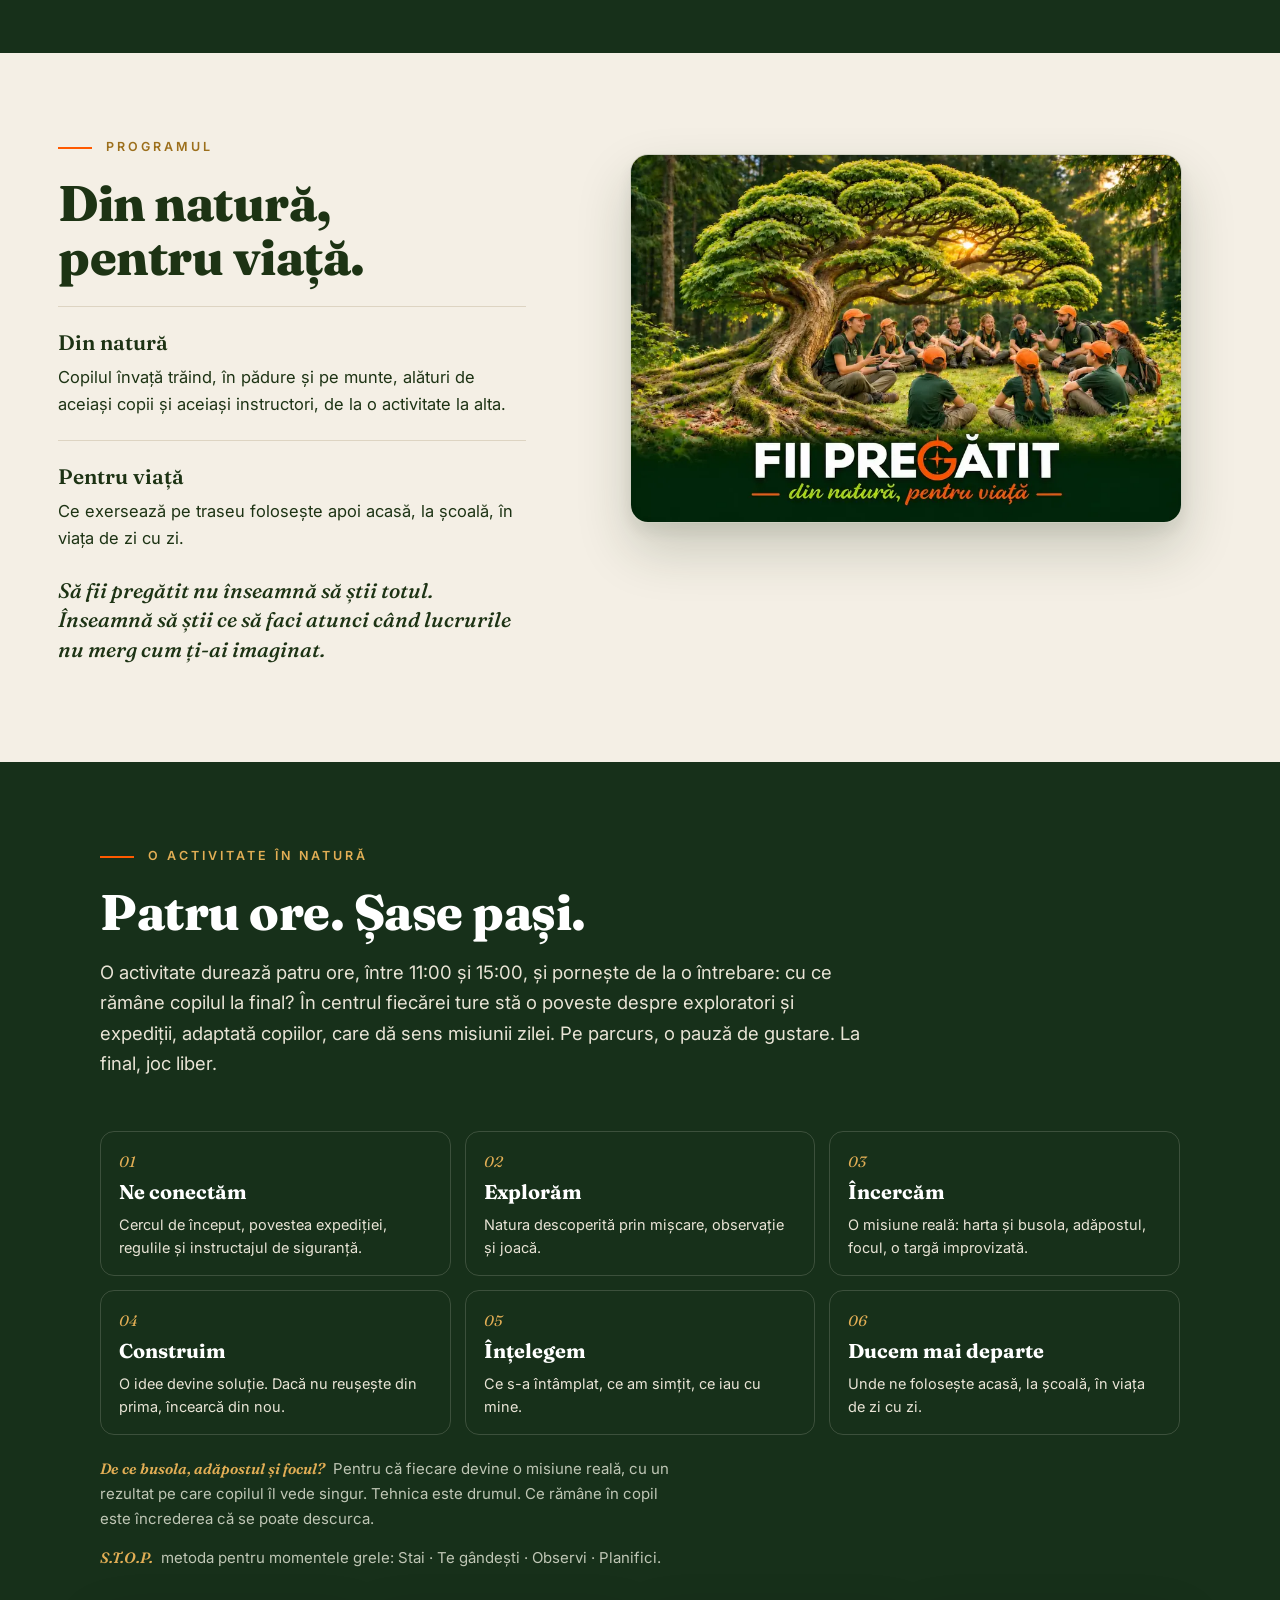
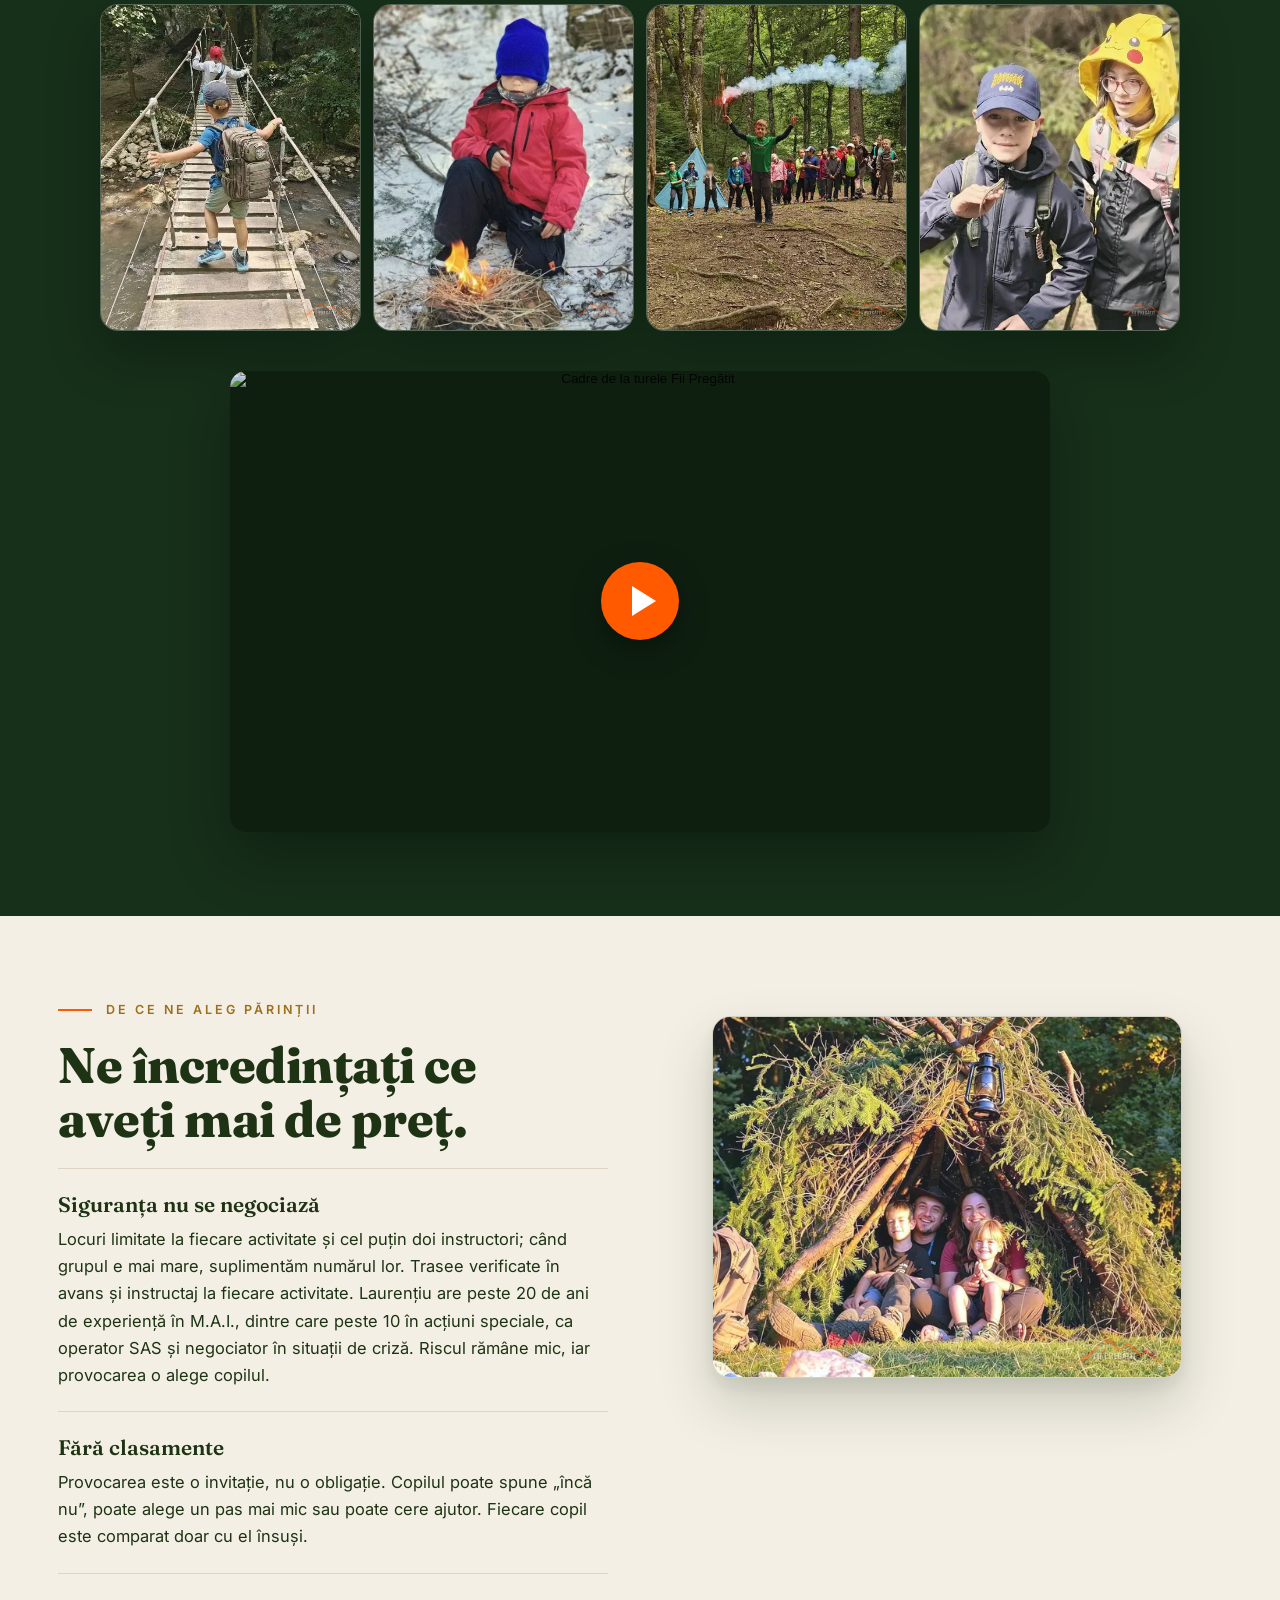
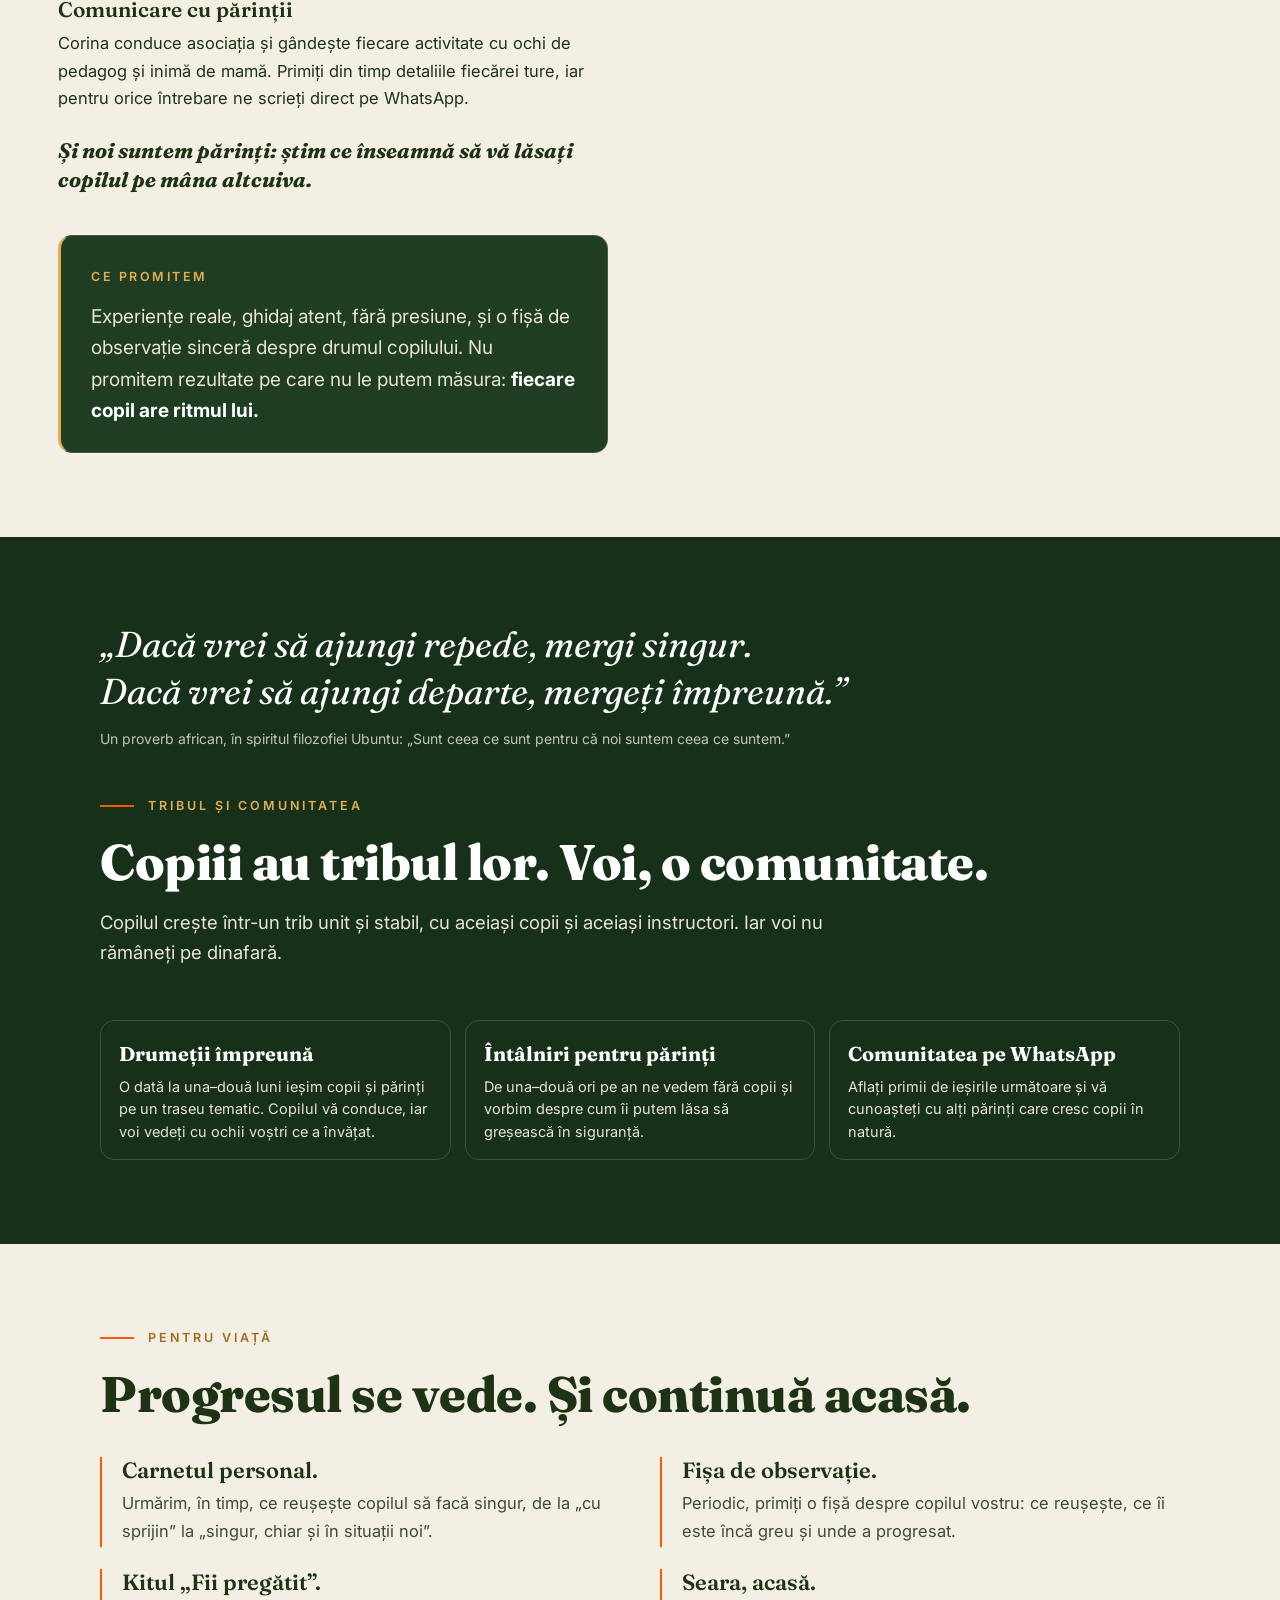
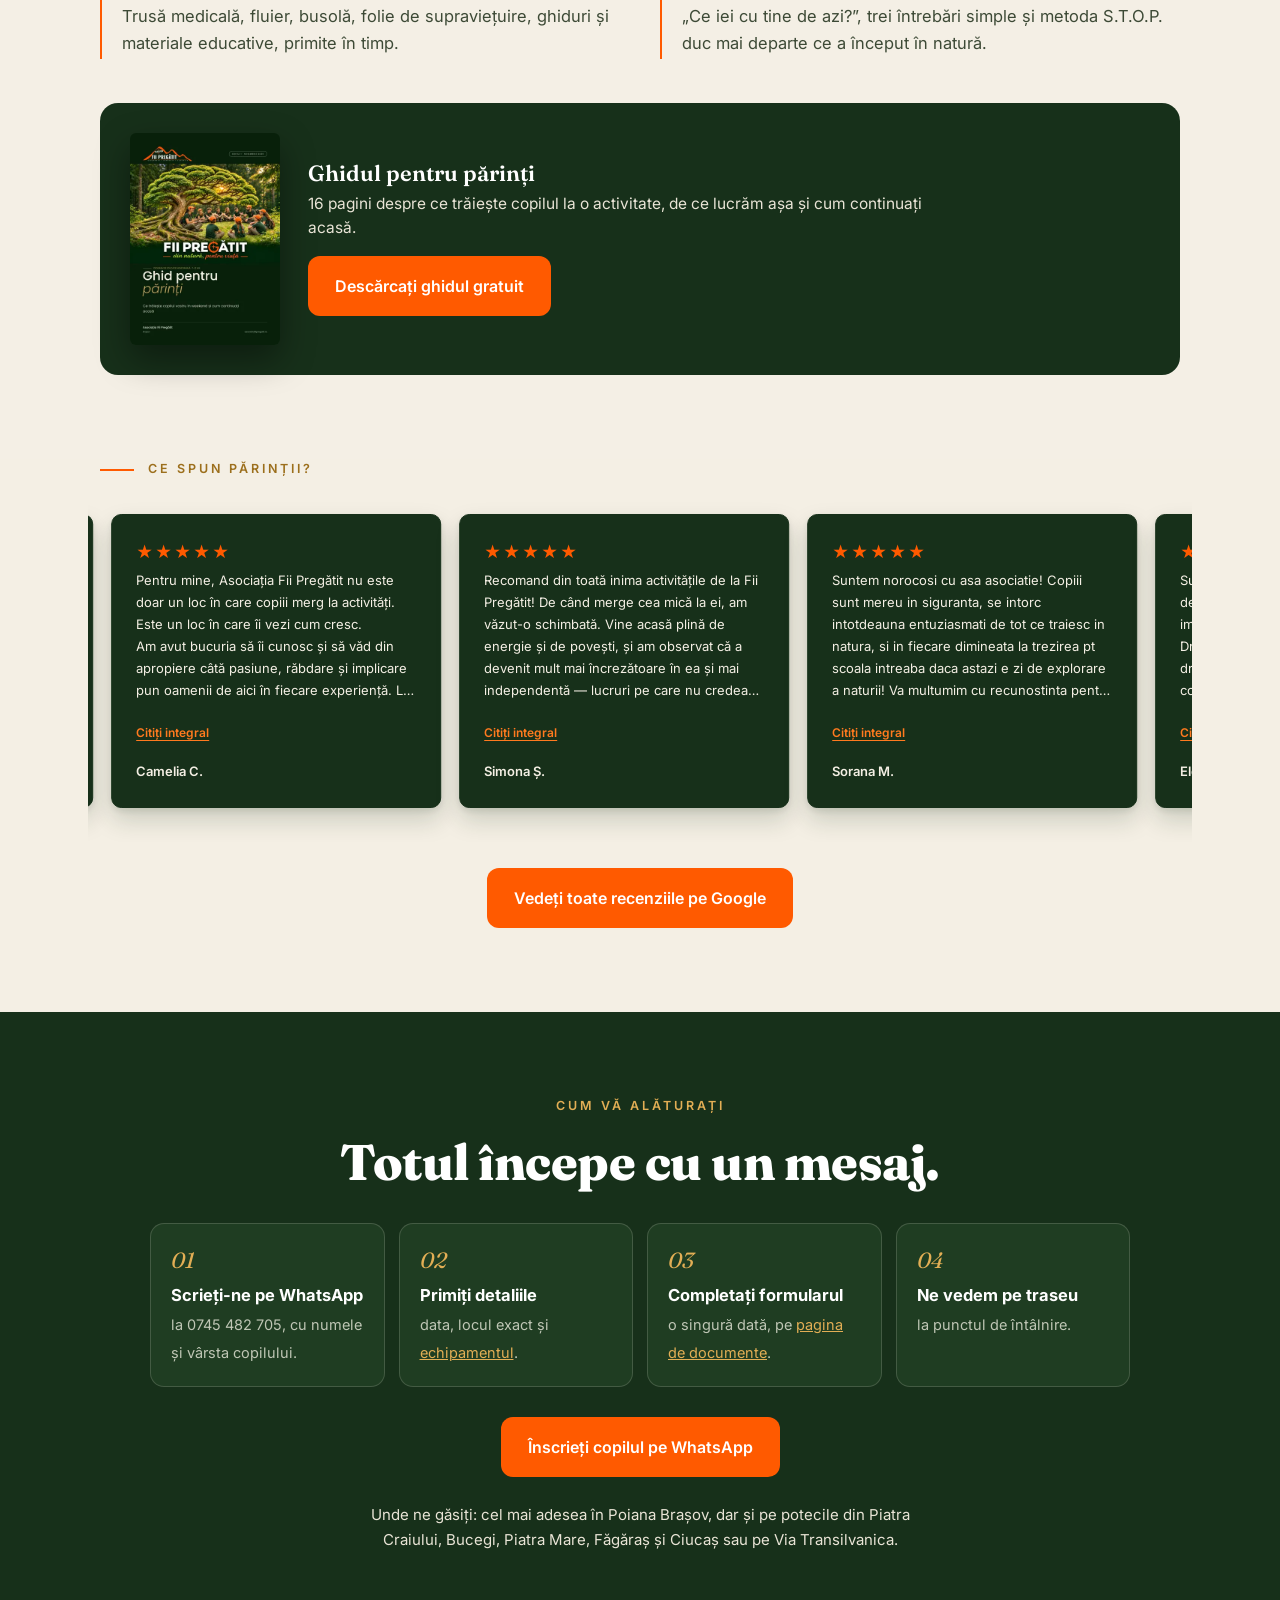
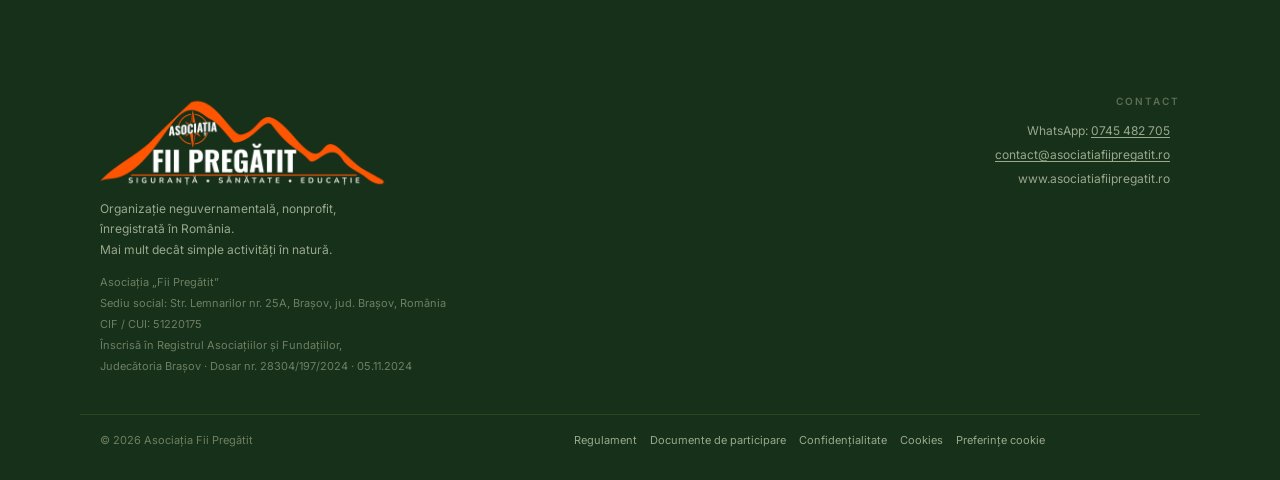
==== commit 7f1156c6: "Click dreapta pe linkuri: „Deschide în filă nouă" merge din nou Protecția rămâne pe text și pe poze;" ====
--- a/activitati-copii-weekend-brasov/index.html
+++ b/activitati-copii-weekend-brasov/index.html
@@ -33,7 +33,7 @@
 <link href="/assets/iconite/iconite.css?v=1" rel="stylesheet"/>
 <script defer="" src="/cookies.js?v=3"></script>
 <script defer="" src="/analytics.js"></script>
-<script defer="" src="/protection.js"></script>
+<script defer="" src="/protection.js?v=2"></script>
 <script type="application/ld+json">
 {"@context":"https://schema.org","@graph":[
 {"@type":"Service","@id":"https://asociatiafiipregatit.ro/activitati-copii-weekend-brasov/#program","name":"Fii Pregătit · din natură, pentru viață","serviceType":"Program de weekend de educație nonformală în natură pentru copii","audience":{"@type":"PeopleAudience","suggestedMinAge":7,"suggestedMaxAge":12},"areaServed":[{"@type":"City","name":"Brașov"},{"@type":"Place","name":"Poiana Brașov"},{"@type":"Place","name":"Piatra Craiului"},{"@type":"Place","name":"Munții Bucegi"},{"@type":"Place","name":"Piatra Mare"},{"@type":"Place","name":"Munții Făgăraș"},{"@type":"Place","name":"Munții Ciucaș"},{"@type":"Place","name":"Via Transilvanica"}],"description":"Program de weekend cu activități de educație nonformală în natură pentru copii de 7–12 ani, în jurul Brașovului.","slogan":"Din natură, pentru viață","url":"https://asociatiafiipregatit.ro/activitati-copii-weekend-brasov/","image":"https://asociatiafiipregatit.ro/assets/imagini-share/og-din-natura-pentru-viata.jpg","provider":{"@id":"https://asociatiafiipregatit.ro/#organization"}},
